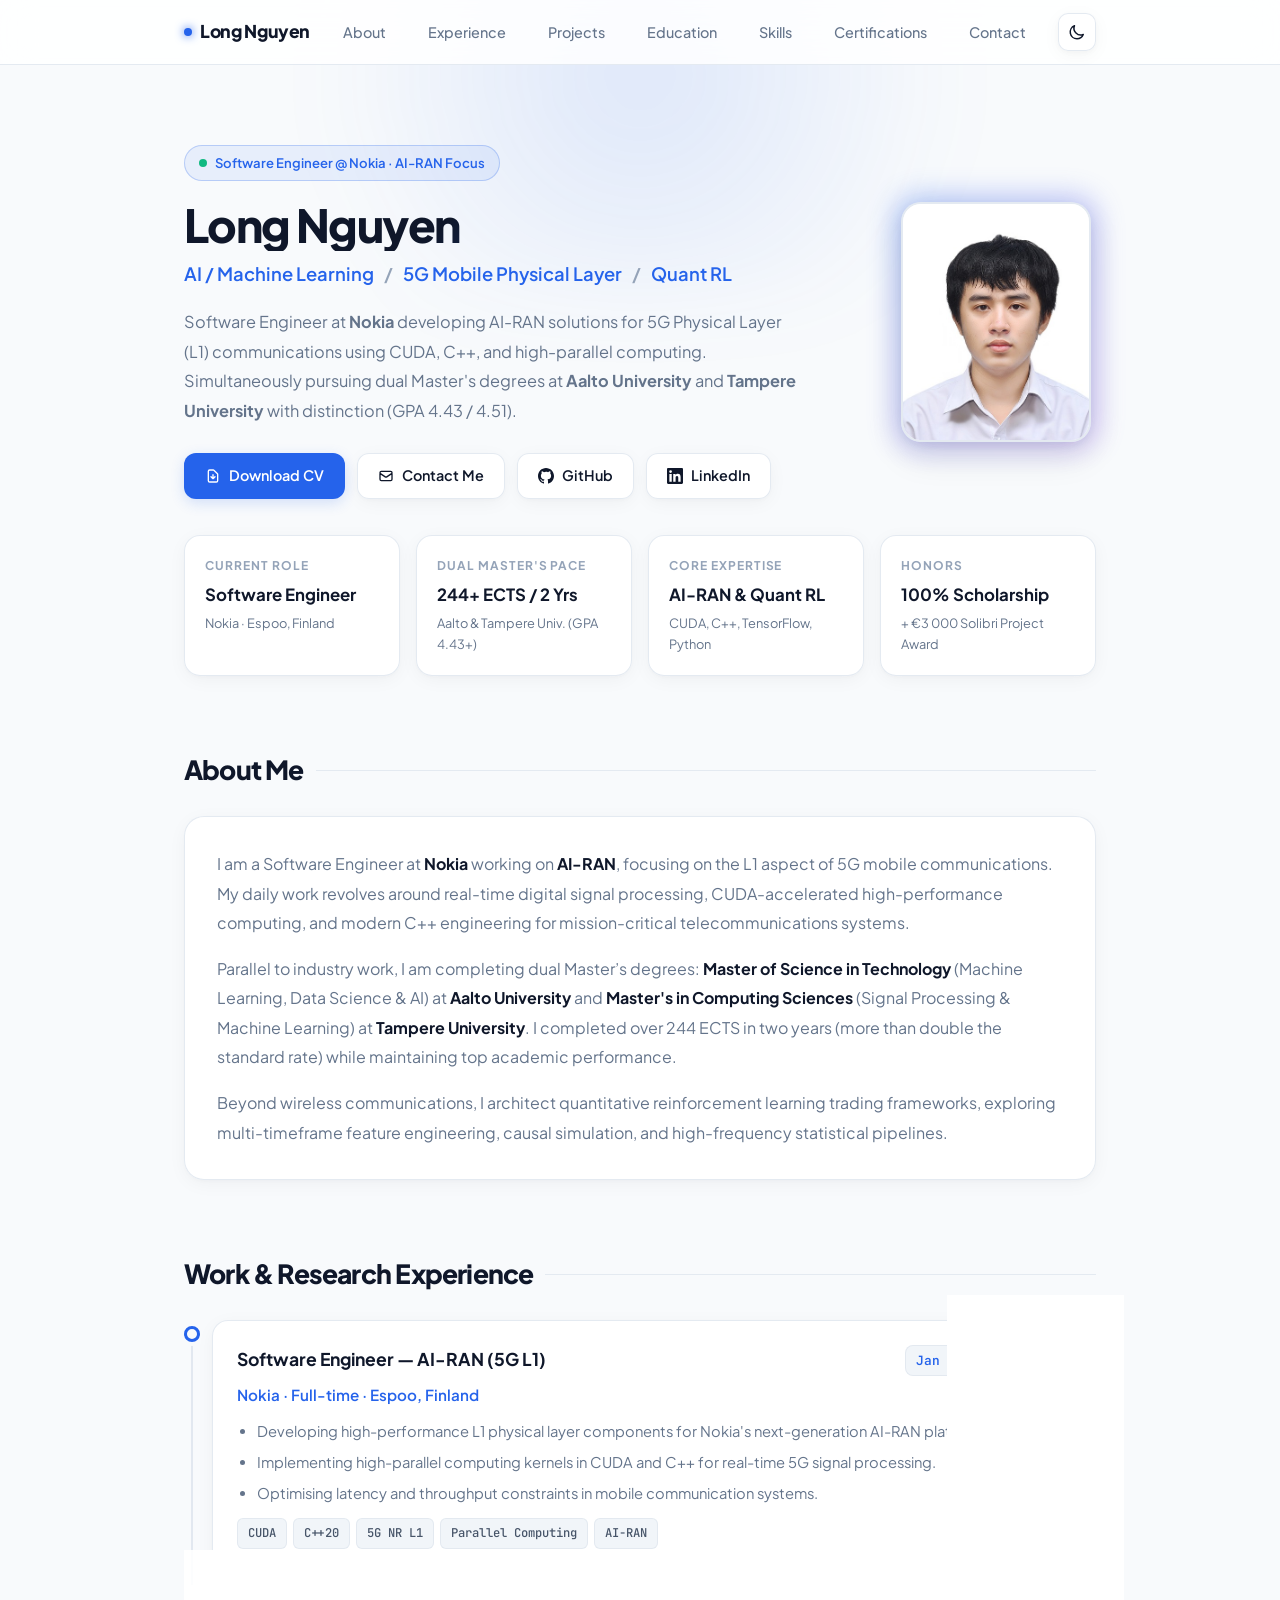
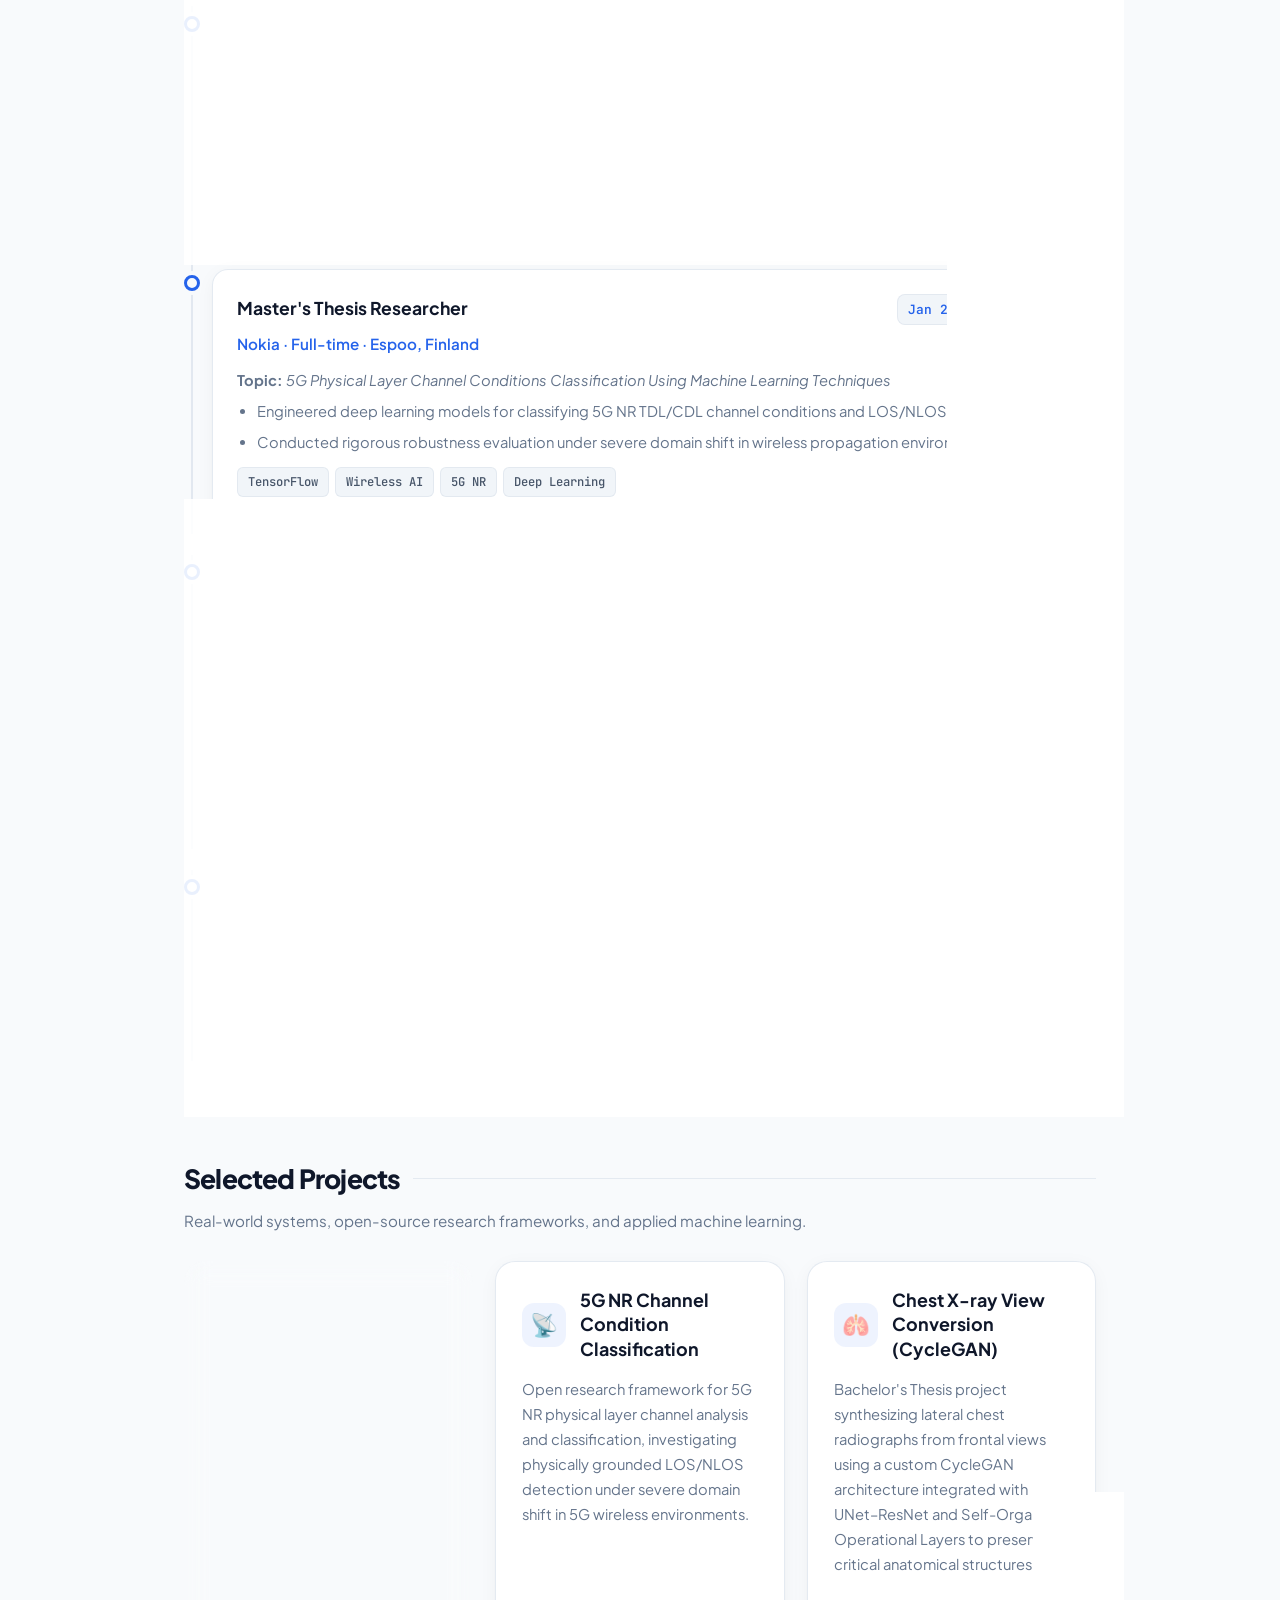
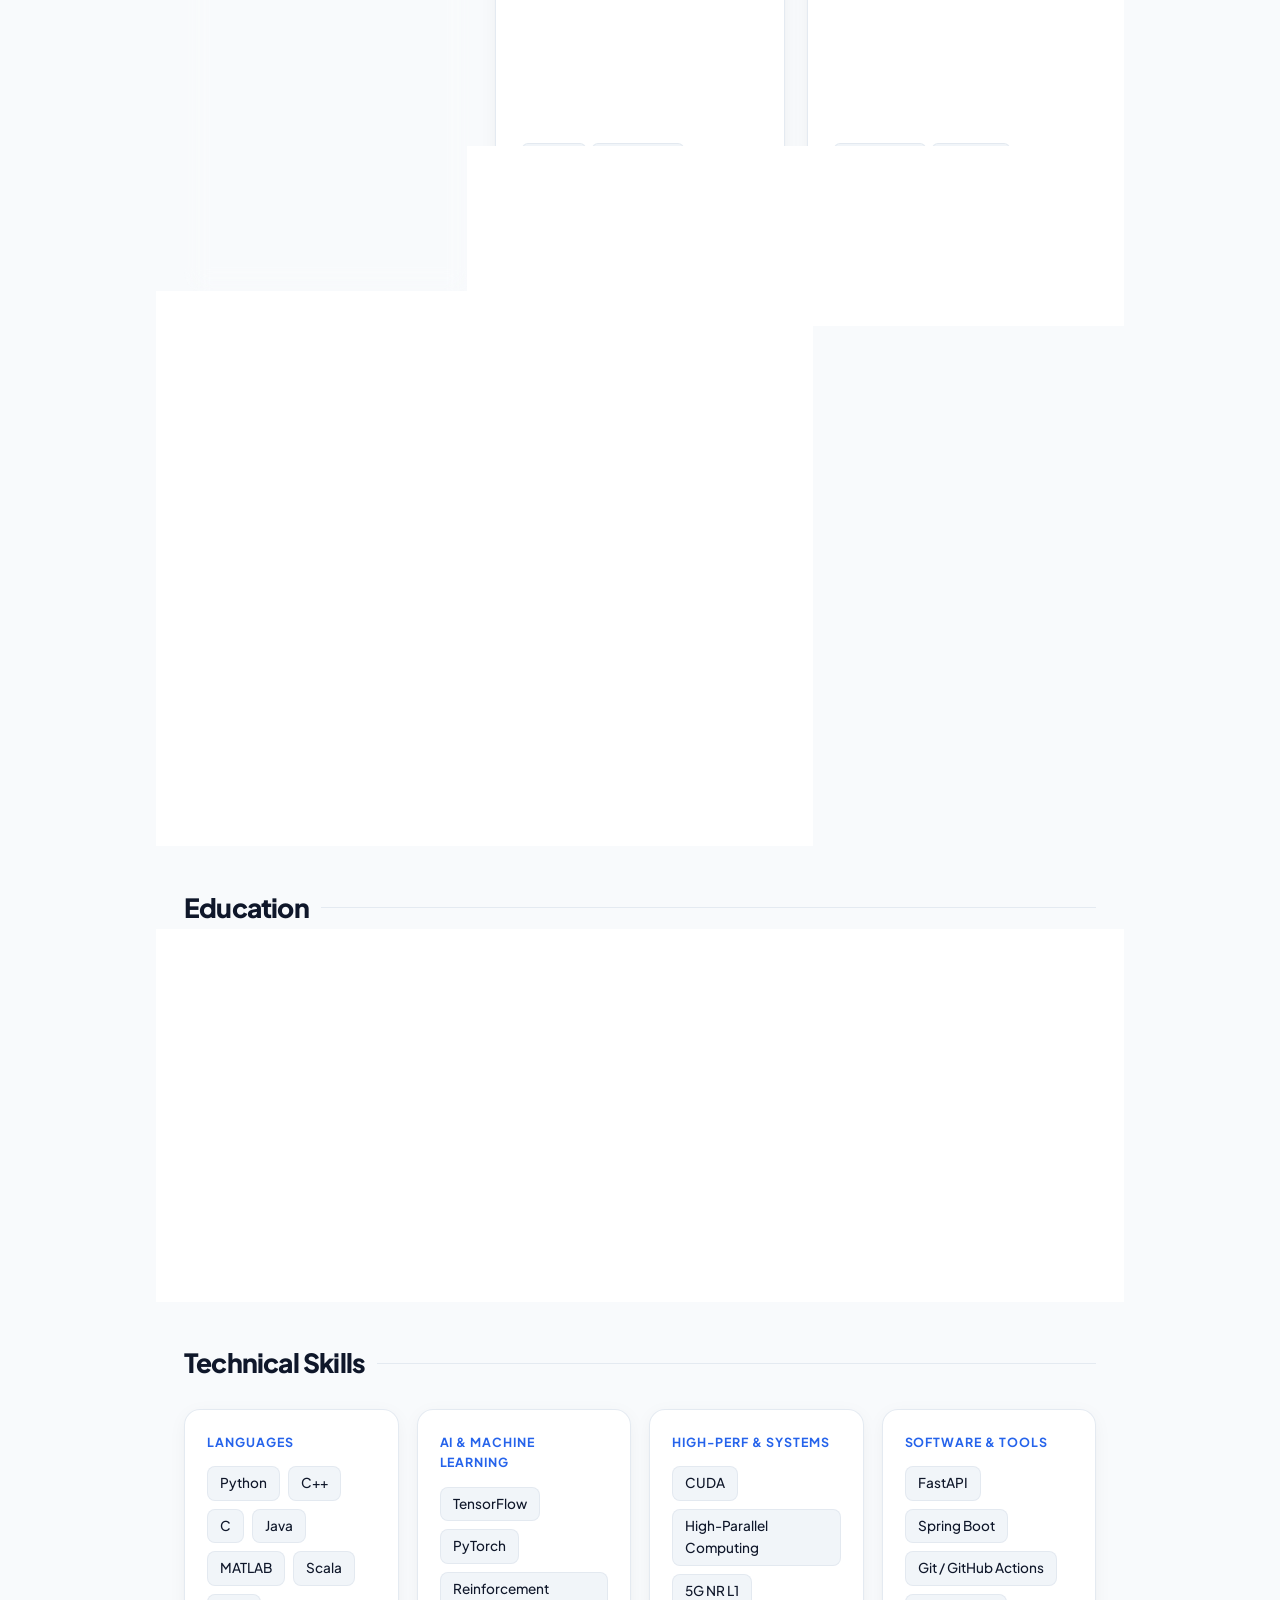
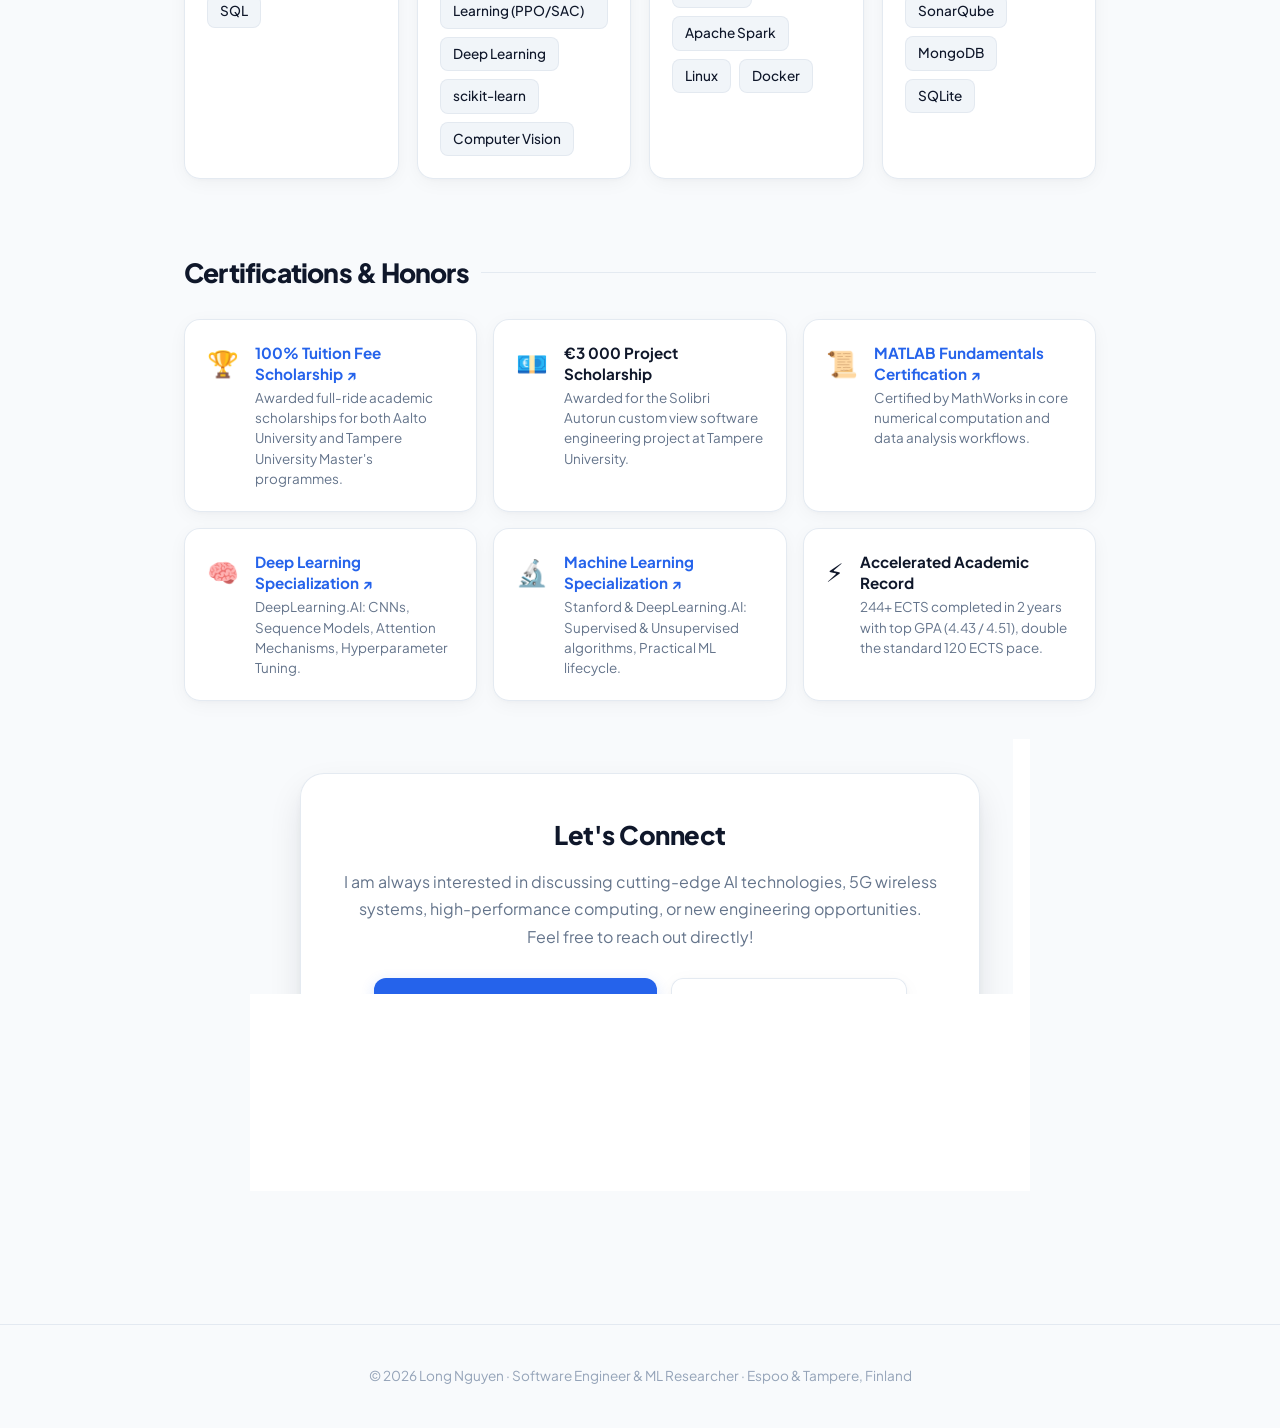
==== index.html @ 8b9abe51 "feat: redesign portfolio with dark/light mode, real portrait, download CV, and featured projects" ====
<!DOCTYPE html>
<html lang="en" data-theme="light">
<head>
  <meta charset="UTF-8" />
  <meta name="viewport" content="width=device-width, initial-scale=1.0" />
  <title>Long Nguyen | Software Engineer &amp; ML Researcher</title>
  <meta name="description" content="Portfolio of Long Nguyen — Software Engineer at Nokia, Dual Master's at Aalto & Tampere University focusing on 5G L1, Deep Learning, and Quantitative RL Systems." />

  <!-- Google Fonts -->
  <link rel="preconnect" href="https://fonts.googleapis.com" />
  <link rel="preconnect" href="https://fonts.gstatic.com" crossorigin />
  <link href="https://fonts.googleapis.com/css2?family=Plus+Jakarta+Sans:wght@300;400;500;600;700;800&family=JetBrains+Mono:wght@400;500&display=swap" rel="stylesheet" />

  <style>
    /* ─── CSS Variables & Themes ─── */
    :root {
      --font-main: 'Plus Jakarta Sans', system-ui, -apple-system, sans-serif;
      --font-mono: 'JetBrains Mono', monospace;

      /* Light Theme (Default) */
      --bg-base: #f8fafc;
      --bg-subtle: #f1f5f9;
      --surface: rgba(255, 255, 255, 0.85);
      --surface-card: rgba(255, 255, 255, 0.9);
      --surface-hover: rgba(255, 255, 255, 1);
      --border: rgba(226, 232, 240, 0.9);
      --border-accent: rgba(37, 99, 235, 0.25);
      --text-main: #0f172a;
      --text-muted: #64748b;
      --text-soft: #94a3b8;
      --accent: #2563eb;
      --accent-rgb: 37, 99, 235;
      --accent-hover: #1d4ed8;
      --accent-light: rgba(37, 99, 235, 0.08);
      --accent-glow: rgba(37, 99, 235, 0.18);
      --tag-bg: #f1f5f9;
      --tag-text: #475569;
      --card-shadow: 0 4px 20px -2px rgba(15, 23, 42, 0.05), 0 2px 6px -1px rgba(15, 23, 42, 0.03);
      --card-shadow-hover: 0 16px 36px -4px rgba(15, 23, 42, 0.12), 0 4px 12px -2px rgba(15, 23, 42, 0.06);
      --timeline-line: #e2e8f0;
      --dot-bg: #2563eb;
    }

    [data-theme="dark"] {
      --bg-base: #0b0f19;
      --bg-subtle: #111827;
      --surface: rgba(17, 24, 39, 0.75);
      --surface-card: rgba(17, 24, 39, 0.85);
      --surface-hover: rgba(26, 36, 56, 0.95);
      --border: rgba(51, 65, 85, 0.6);
      --border-accent: rgba(96, 165, 250, 0.35);
      --text-main: #f8fafc;
      --text-muted: #94a3b8;
      --text-soft: #64748b;
      --accent: #3b82f6;
      --accent-rgb: 59, 130, 246;
      --accent-hover: #60a5fa;
      --accent-light: rgba(59, 130, 246, 0.15);
      --accent-glow: rgba(59, 130, 246, 0.35);
      --tag-bg: rgba(30, 41, 59, 0.8);
      --tag-text: #cbd5e1;
      --card-shadow: 0 4px 24px -2px rgba(0, 0, 0, 0.4);
      --card-shadow-hover: 0 20px 40px -4px rgba(0, 0, 0, 0.6), 0 0 24px rgba(59, 130, 246, 0.15);
      --timeline-line: #1e293b;
      --dot-bg: #3b82f6;
    }

    /* ─── Global Reset & Base ─── */
    *, *::before, *::after { box-sizing: border-box; margin: 0; padding: 0; }
    html { scroll-behavior: smooth; }
    body {
      font-family: var(--font-main);
      background-color: var(--bg-base);
      color: var(--text-main);
      line-height: 1.65;
      font-size: 16px;
      transition: background-color 0.3s ease, color 0.3s ease;
      position: relative;
      overflow-x: hidden;
    }

    /* Ambient background gradient orbs */
    .ambient-glow {
      position: fixed;
      top: -150px;
      left: 50%;
      transform: translateX(-50%);
      width: 800px;
      height: 450px;
      background: radial-gradient(circle, rgba(var(--accent-rgb), 0.12) 0%, rgba(var(--accent-rgb), 0) 70%);
      pointer-events: none;
      z-index: 0;
      filter: blur(40px);
    }

    a { color: var(--accent); text-decoration: none; transition: all 0.2s ease; }
    a:hover { color: var(--accent-hover); }

    /* ─── Navbar ─── */
    nav {
      position: sticky;
      top: 0;
      z-index: 999;
      background: var(--surface);
      backdrop-filter: blur(16px);
      -webkit-backdrop-filter: blur(16px);
      border-bottom: 1px solid var(--border);
      transition: all 0.3s ease;
    }
    .nav-container {
      max-width: 960px;
      margin: 0 auto;
      padding: 0 24px;
      height: 64px;
      display: flex;
      align-items: center;
      justify-content: space-between;
    }
    .brand {
      font-weight: 800;
      font-size: 1.1rem;
      letter-spacing: -0.02em;
      color: var(--text-main);
      display: flex;
      align-items: center;
      gap: 8px;
    }
    .brand-dot {
      width: 8px;
      height: 8px;
      border-radius: 50%;
      background: var(--accent);
      box-shadow: 0 0 10px var(--accent);
    }
    .nav-menu {
      display: flex;
      align-items: center;
      gap: 22px;
      list-style: none;
    }
    .nav-menu a {
      color: var(--text-muted);
      font-weight: 500;
      font-size: 0.9rem;
      padding: 6px 10px;
      border-radius: 8px;
      transition: all 0.2s ease;
    }
    .nav-menu a:hover {
      color: var(--accent);
      background: var(--accent-light);
    }

    /* Theme Toggle Button */
    .theme-toggle {
      background: var(--surface-card);
      border: 1px solid var(--border);
      color: var(--text-main);
      width: 38px;
      height: 38px;
      border-radius: 10px;
      display: flex;
      align-items: center;
      justify-content: center;
      cursor: pointer;
      transition: all 0.2s ease;
      box-shadow: var(--card-shadow);
    }
    .theme-toggle:hover {
      border-color: var(--accent);
      transform: scale(1.05);
      background: var(--accent-light);
    }
    .theme-toggle svg { width: 18px; height: 18px; }

    /* ─── Main Content ─── */
    main {
      max-width: 960px;
      margin: 0 auto;
      padding: 40px 24px 100px;
      position: relative;
      z-index: 1;
    }
    section {
      padding-top: 72px;
    }

    /* Section Headers */
    .section-title {
      font-size: 1.65rem;
      font-weight: 800;
      letter-spacing: -0.03em;
      margin-bottom: 24px;
      display: flex;
      align-items: center;
      gap: 12px;
      color: var(--text-main);
    }
    .section-title::after {
      content: '';
      flex: 1;
      height: 1px;
      background: var(--border);
    }
    .section-subtitle {
      color: var(--text-muted);
      font-size: 0.95rem;
      margin-top: -16px;
      margin-bottom: 28px;
    }

    /* ─── Hero Section ─── */
    .hero {
      display: grid;
      grid-template-columns: 1fr 200px;
      gap: 48px;
      align-items: center;
      padding-top: 40px;
    }
    .badge-status {
      display: inline-flex;
      align-items: center;
      gap: 8px;
      padding: 6px 14px;
      border-radius: 999px;
      background: var(--accent-light);
      border: 1px solid var(--border-accent);
      color: var(--accent);
      font-size: 0.82rem;
      font-weight: 600;
      margin-bottom: 18px;
    }
    .badge-pulse {
      width: 8px;
      height: 8px;
      border-radius: 50%;
      background: #10b981;
      box-shadow: 0 0 0 0 rgba(16, 185, 129, 0.7);
      animation: pulse 2s infinite;
    }
    @keyframes pulse {
      0% { box-shadow: 0 0 0 0 rgba(16, 185, 129, 0.6); }
      70% { box-shadow: 0 0 0 8px rgba(16, 185, 129, 0); }
      100% { box-shadow: 0 0 0 0 rgba(16, 185, 129, 0); }
    }
    .hero-name {
      font-size: 2.85rem;
      font-weight: 800;
      letter-spacing: -0.035em;
      line-height: 1.15;
      margin-bottom: 8px;
      background: linear-gradient(135deg, var(--text-main) 40%, var(--accent) 100%);
      -webkit-background-clip: text;
      -webkit-text-fill-color: transparent;
    }
    .hero-role {
      font-size: 1.15rem;
      font-weight: 600;
      color: var(--accent);
      margin-bottom: 18px;
      display: flex;
      align-items: center;
      gap: 10px;
      flex-wrap: wrap;
    }
    .hero-role span.sep { color: var(--text-soft); }
    .hero-bio {
      color: var(--text-muted);
      font-size: 1.02rem;
      line-height: 1.8;
      max-width: 620px;
      margin-bottom: 28px;
    }

    /* Buttons */
    .btn-group {
      display: flex;
      flex-wrap: wrap;
      gap: 12px;
    }
    .btn {
      display: inline-flex;
      align-items: center;
      gap: 8px;
      padding: 10px 20px;
      border-radius: 12px;
      font-size: 0.9rem;
      font-weight: 600;
      transition: all 0.25s cubic-bezier(0.16, 1, 0.3, 1);
      border: 1px solid transparent;
      cursor: pointer;
    }
    .btn-primary {
      background: var(--accent);
      color: #ffffff !important;
      box-shadow: 0 4px 14px var(--accent-glow);
    }
    .btn-primary:hover {
      background: var(--accent-hover);
      transform: translateY(-2px);
      box-shadow: 0 6px 20px var(--accent-glow);
    }
    .btn-secondary {
      background: var(--surface-card);
      color: var(--text-main);
      border-color: var(--border);
      box-shadow: var(--card-shadow);
    }
    .btn-secondary:hover {
      border-color: var(--accent);
      background: var(--surface-hover);
      transform: translateY(-2px);
      color: var(--accent);
    }
    .btn svg { width: 16px; height: 16px; }

    /* Portrait Photo Container */
    .avatar-wrapper {
      position: relative;
      width: 190px;
      height: 240px;
      margin: 0 auto;
    }
    .avatar-glow {
      position: absolute;
      inset: -6px;
      border-radius: 24px;
      background: linear-gradient(135deg, var(--accent), #8b5cf6);
      opacity: 0.35;
      filter: blur(14px);
      transition: opacity 0.3s ease;
    }
    .avatar-wrapper:hover .avatar-glow {
      opacity: 0.6;
    }
    .avatar-img {
      position: relative;
      width: 100%;
      height: 100%;
      border-radius: 20px;
      object-fit: cover;
      object-position: center top;
      border: 2px solid var(--border);
      box-shadow: var(--card-shadow-hover);
      background: var(--surface-card);
      transition: transform 0.3s ease, border-color 0.3s ease;
    }
    .avatar-wrapper:hover .avatar-img {
      transform: translateY(-3px);
      border-color: var(--accent);
    }

    /* ─── Highlights / Stat Cards ─── */
    .stats-grid {
      display: grid;
      grid-template-columns: repeat(auto-fit, minmax(210px, 1fr));
      gap: 16px;
      margin-top: 36px;
    }
    .stat-card {
      background: var(--surface-card);
      backdrop-filter: blur(10px);
      -webkit-backdrop-filter: blur(10px);
      border: 1px solid var(--border);
      border-radius: 16px;
      padding: 20px;
      box-shadow: var(--card-shadow);
      transition: all 0.25s ease;
      position: relative;
      overflow: hidden;
    }
    .stat-card:hover {
      border-color: var(--border-accent);
      transform: translateY(-3px);
      box-shadow: var(--card-shadow-hover);
    }
    .stat-card::before {
      content: '';
      position: absolute;
      top: 0; left: 0; right: 0; height: 3px;
      background: linear-gradient(90deg, var(--accent), transparent);
      opacity: 0;
      transition: opacity 0.25s ease;
    }
    .stat-card:hover::before { opacity: 1; }
    .stat-label {
      font-size: 0.75rem;
      font-weight: 700;
      text-transform: uppercase;
      letter-spacing: 0.08em;
      color: var(--text-soft);
      margin-bottom: 6px;
    }
    .stat-val {
      font-size: 1.05rem;
      font-weight: 700;
      color: var(--text-main);
    }
    .stat-sub {
      font-size: 0.8rem;
      color: var(--text-muted);
      margin-top: 4px;
    }

    /* ─── About Section ─── */
    .about-card {
      background: var(--surface-card);
      backdrop-filter: blur(12px);
      border: 1px solid var(--border);
      border-radius: 20px;
      padding: 32px;
      box-shadow: var(--card-shadow);
      font-size: 1rem;
      color: var(--text-muted);
      line-height: 1.85;
    }
    .about-card p + p { margin-top: 16px; }
    .about-card strong { color: var(--text-main); }

    /* ─── Experience Timeline ─── */
    .timeline {
      position: relative;
      padding-left: 28px;
    }
    .timeline::before {
      content: '';
      position: absolute;
      top: 12px;
      bottom: 24px;
      left: 7px;
      width: 2px;
      background: var(--timeline-line);
    }
    .timeline-item {
      position: relative;
      margin-bottom: 36px;
    }
    .timeline-item:last-child { margin-bottom: 0; }
    .timeline-dot {
      position: absolute;
      left: -28px;
      top: 6px;
      width: 16px;
      height: 16px;
      border-radius: 50%;
      background: var(--bg-base);
      border: 3px solid var(--dot-bg);
      box-shadow: 0 0 0 4px var(--bg-base);
      transition: all 0.2s ease;
    }
    .timeline-item:hover .timeline-dot {
      background: var(--accent);
      transform: scale(1.2);
    }
    .timeline-content {
      background: var(--surface-card);
      backdrop-filter: blur(10px);
      border: 1px solid var(--border);
      border-radius: 16px;
      padding: 24px;
      box-shadow: var(--card-shadow);
      transition: all 0.25s ease;
    }
    .timeline-content:hover {
      border-color: var(--border-accent);
      box-shadow: var(--card-shadow-hover);
      transform: translateY(-2px);
    }
    .timeline-header {
      display: flex;
      justify-content: space-between;
      align-items: flex-start;
      margin-bottom: 6px;
      flex-wrap: wrap;
      gap: 8px;
    }
    .timeline-role {
      font-size: 1.1rem;
      font-weight: 700;
      color: var(--text-main);
    }
    .timeline-date {
      font-size: 0.8rem;
      font-weight: 600;
      font-family: var(--font-mono);
      background: var(--tag-bg);
      color: var(--accent);
      padding: 4px 10px;
      border-radius: 8px;
      border: 1px solid var(--border);
    }
    .timeline-company {
      font-size: 0.95rem;
      font-weight: 600;
      color: var(--accent);
      margin-bottom: 12px;
    }
    .timeline-body {
      color: var(--text-muted);
      font-size: 0.92rem;
      line-height: 1.7;
    }
    .timeline-body ul {
      margin-left: 20px;
      margin-top: 6px;
    }
    .timeline-body li { margin-bottom: 6px; }

    /* ─── Projects Grid ─── */
    .projects-grid {
      display: grid;
      grid-template-columns: repeat(auto-fit, minmax(280px, 1fr));
      gap: 22px;
    }
    .project-card {
      background: var(--surface-card);
      backdrop-filter: blur(12px);
      border: 1px solid var(--border);
      border-radius: 20px;
      padding: 26px;
      box-shadow: var(--card-shadow);
      transition: all 0.3s cubic-bezier(0.16, 1, 0.3, 1);
      display: flex;
      flex-direction: column;
      position: relative;
      overflow: hidden;
    }
    .project-card:hover {
      border-color: var(--border-accent);
      transform: translateY(-5px);
      box-shadow: var(--card-shadow-hover);
    }
    .project-card.featured {
      border-color: var(--border-accent);
      background: linear-gradient(145deg, var(--surface-card) 0%, rgba(var(--accent-rgb), 0.04) 100%);
    }
    .featured-badge {
      position: absolute;
      top: 14px;
      right: 14px;
      background: var(--accent);
      color: #fff;
      font-size: 0.7rem;
      font-weight: 700;
      padding: 3px 10px;
      border-radius: 999px;
      letter-spacing: 0.05em;
      text-transform: uppercase;
      box-shadow: 0 2px 8px var(--accent-glow);
    }
    .project-top {
      display: flex;
      align-items: center;
      gap: 14px;
      margin-bottom: 16px;
    }
    .project-icon {
      width: 44px;
      height: 44px;
      border-radius: 12px;
      background: var(--accent-light);
      display: flex;
      align-items: center;
      justify-content: center;
      font-size: 1.4rem;
      flex-shrink: 0;
    }
    .project-title {
      font-size: 1.12rem;
      font-weight: 700;
      color: var(--text-main);
      line-height: 1.35;
    }
    .project-desc {
      color: var(--text-muted);
      font-size: 0.92rem;
      line-height: 1.7;
      margin-bottom: 20px;
      flex: 1;
    }
    .tag-list {
      display: flex;
      flex-wrap: wrap;
      gap: 6px;
      margin-bottom: 20px;
    }
    .tag {
      font-size: 0.76rem;
      font-weight: 500;
      font-family: var(--font-mono);
      background: var(--tag-bg);
      color: var(--tag-text);
      padding: 4px 10px;
      border-radius: 6px;
      border: 1px solid var(--border);
    }
    .project-links {
      display: flex;
      align-items: center;
      gap: 14px;
      padding-top: 14px;
      border-top: 1px solid var(--border);
    }
    .link-action {
      display: inline-flex;
      align-items: center;
      gap: 6px;
      font-size: 0.86rem;
      font-weight: 600;
      color: var(--accent);
    }
    .link-action:hover {
      text-decoration: underline;
    }

    /* ─── Education Section ─── */
    .edu-grid {
      display: grid;
      grid-template-columns: repeat(auto-fit, minmax(280px, 1fr));
      gap: 20px;
    }
    .edu-card {
      background: var(--surface-card);
      backdrop-filter: blur(10px);
      border: 1px solid var(--border);
      border-radius: 18px;
      padding: 24px;
      box-shadow: var(--card-shadow);
      transition: all 0.25s ease;
    }
    .edu-card:hover {
      border-color: var(--border-accent);
      transform: translateY(-3px);
      box-shadow: var(--card-shadow-hover);
    }
    .edu-school {
      font-size: 0.85rem;
      font-weight: 700;
      color: var(--accent);
      text-transform: uppercase;
      letter-spacing: 0.05em;
      margin-bottom: 4px;
    }
    .edu-degree {
      font-size: 1.05rem;
      font-weight: 700;
      color: var(--text-main);
      margin-bottom: 8px;
    }
    .edu-meta {
      font-size: 0.88rem;
      color: var(--text-muted);
      line-height: 1.6;
      margin-bottom: 12px;
    }
    .edu-gpa {
      display: inline-block;
      font-size: 0.8rem;
      font-weight: 700;
      font-family: var(--font-mono);
      background: #ecfdf5;
      color: #059669;
      padding: 3px 10px;
      border-radius: 6px;
      border: 1px solid #a7f3d0;
    }
    [data-theme="dark"] .edu-gpa {
      background: rgba(16, 185, 129, 0.15);
      color: #34d399;
      border-color: rgba(16, 185, 129, 0.3);
    }

    /* ─── Skills Section ─── */
    .skills-grid {
      display: grid;
      grid-template-columns: repeat(auto-fit, minmax(210px, 1fr));
      gap: 18px;
    }
    .skill-card {
      background: var(--surface-card);
      border: 1px solid var(--border);
      border-radius: 16px;
      padding: 22px;
      box-shadow: var(--card-shadow);
      transition: all 0.2s ease;
    }
    .skill-card:hover {
      border-color: var(--border-accent);
      transform: translateY(-2px);
    }
    .skill-cat {
      font-size: 0.78rem;
      font-weight: 700;
      text-transform: uppercase;
      letter-spacing: 0.08em;
      color: var(--accent);
      margin-bottom: 14px;
    }
    .skill-list {
      display: flex;
      flex-wrap: wrap;
      gap: 8px;
    }
    .skill-pill {
      font-size: 0.85rem;
      font-weight: 500;
      padding: 5px 12px;
      border-radius: 8px;
      background: var(--tag-bg);
      color: var(--text-main);
      border: 1px solid var(--border);
    }

    /* ─── Achievements Section ─── */
    .ach-grid {
      display: grid;
      grid-template-columns: repeat(auto-fit, minmax(260px, 1fr));
      gap: 16px;
    }
    .ach-card {
      background: var(--surface-card);
      border: 1px solid var(--border);
      border-radius: 16px;
      padding: 22px;
      box-shadow: var(--card-shadow);
      display: flex;
      gap: 16px;
      align-items: flex-start;
      transition: all 0.2s ease;
    }
    .ach-card:hover {
      border-color: var(--border-accent);
      transform: translateY(-2px);
      box-shadow: var(--card-shadow-hover);
    }
    .ach-icon {
      font-size: 1.6rem;
      flex-shrink: 0;
    }
    .ach-title {
      font-size: 0.95rem;
      font-weight: 700;
      color: var(--text-main);
      margin-bottom: 4px;
      line-height: 1.4;
    }
    .ach-desc {
      font-size: 0.84rem;
      color: var(--text-muted);
      line-height: 1.5;
    }

    /* ─── Contact Section ─── */
    .contact-card {
      background: var(--surface-card);
      backdrop-filter: blur(12px);
      border: 1px solid var(--border);
      border-radius: 24px;
      padding: 40px;
      box-shadow: var(--card-shadow-hover);
      text-align: center;
      max-width: 680px;
      margin: 0 auto;
    }
    .contact-card h3 {
      font-size: 1.6rem;
      font-weight: 800;
      letter-spacing: -0.02em;
      margin-bottom: 12px;
    }
    .contact-card p {
      color: var(--text-muted);
      font-size: 1rem;
      margin-bottom: 28px;
      line-height: 1.7;
    }
    .contact-actions {
      display: flex;
      justify-content: center;
      flex-wrap: wrap;
      gap: 14px;
    }

    /* ─── Footer ─── */
    footer {
      border-top: 1px solid var(--border);
      text-align: center;
      padding: 40px 24px;
      color: var(--text-soft);
      font-size: 0.85rem;
      margin-top: 80px;
    }

    /* ─── Responsive Media Queries ─── */
    @media (max-width: 768px) {
      .hero {
        grid-template-columns: 1fr;
        text-align: center;
        gap: 32px;
      }
      .avatar-wrapper { order: -1; width: 160px; height: 200px; }
      .hero-bio { margin-left: auto; margin-right: auto; }
      .btn-group { justify-content: center; }
      .badge-status { margin-left: auto; margin-right: auto; }
      .hero-role { justify-content: center; }
      .nav-menu { display: none; } /* Mobile nav simplified */
    }
  </style>
</head>
<body>

  <!-- Ambient Glow -->
  <div class="ambient-glow"></div>

  <!-- Navbar -->
  <nav>
    <div class="nav-container">
      <a href="#hero" class="brand">
        <span class="brand-dot"></span>
        Long Nguyen
      </a>
      <ul class="nav-menu">
        <li><a href="#about">About</a></li>
        <li><a href="#experience">Experience</a></li>
        <li><a href="#projects">Projects</a></li>
        <li><a href="#education">Education</a></li>
        <li><a href="#skills">Skills</a></li>
        <li><a href="#achievements">Certifications</a></li>
        <li><a href="#contact">Contact</a></li>
      </ul>
      <button class="theme-toggle" id="themeToggle" title="Toggle Light/Dark Theme" aria-label="Toggle Theme">
        <!-- Sun icon (shown in dark mode) -->
        <svg id="sunIcon" style="display:none;" xmlns="http://www.w3.org/2000/svg" fill="none" viewBox="0 0 24 24" stroke="currentColor">
          <path stroke-linecap="round" stroke-linejoin="round" stroke-width="2" d="M12 3v1m0 16v1m9-9h-1M4 12H3m15.364 6.364l-.707-.707M6.343 6.343l-.707-.707m12.728 0l-.707.707M6.343 17.657l-.707.707M16 12a4 4 0 11-8 0 4 4 0 018 0z" />
        </svg>
        <!-- Moon icon (shown in light mode) -->
        <svg id="moonIcon" xmlns="http://www.w3.org/2000/svg" fill="none" viewBox="0 0 24 24" stroke="currentColor">
          <path stroke-linecap="round" stroke-linejoin="round" stroke-width="2" d="M20.354 15.354A9 9 0 018.646 3.646 9.003 9.003 0 0012 21a9.003 9.003 0 008.354-5.646z" />
        </svg>
      </button>
    </div>
  </nav>

  <main>

    <!-- Hero Section -->
    <section id="hero" class="hero">
      <div>
        <div class="badge-status">
          <span class="badge-pulse"></span>
          Software Engineer @ Nokia · AI-RAN Focus
        </div>
        <h1 class="hero-name">Long Nguyen</h1>
        <div class="hero-role">
          <span>AI / Machine Learning</span>
          <span class="sep">/</span>
          <span>5G Mobile Physical Layer</span>
          <span class="sep">/</span>
          <span>Quant RL</span>
        </div>
        <p class="hero-bio">
          Software Engineer at <strong>Nokia</strong> developing AI-RAN solutions for 5G Physical Layer (L1) communications using CUDA, C++, and high-parallel computing. Simultaneously pursuing dual Master's degrees at <strong>Aalto University</strong> and <strong>Tampere University</strong> with distinction (GPA 4.43 / 4.51).
        </p>
        <div class="btn-group">
          <a href="Long_Nguyen_CV.pdf" target="_blank" class="btn btn-primary" download="Long_Nguyen_CV.pdf">
            <svg xmlns="http://www.w3.org/2000/svg" fill="none" viewBox="0 0 24 24" stroke="currentColor">
              <path stroke-linecap="round" stroke-linejoin="round" stroke-width="2" d="M12 10v6m0 0l-3-3m3 3l3-3m2 8H7a2 2 0 01-2-2V5a2 2 0 012-2h5.586a1 1 0 01.707.293l5.414 5.414a1 1 0 01.293.707V19a2 2 0 01-2 2z" />
            </svg>
            Download CV
          </a>
          <a href="#contact" class="btn btn-secondary">
            <svg xmlns="http://www.w3.org/2000/svg" fill="none" viewBox="0 0 24 24" stroke="currentColor">
              <path stroke-linecap="round" stroke-linejoin="round" stroke-width="2" d="M3 8l7.89 5.26a2 2 0 002.22 0L21 8M5 19h14a2 2 0 002-2V7a2 2 0 00-2-2H5a2 2 0 00-2 2v10a2 2 0 002 2z" />
            </svg>
            Contact Me
          </a>
          <a href="https://github.com/nntk072" target="_blank" class="btn btn-secondary" title="GitHub Profile">
            <svg xmlns="http://www.w3.org/2000/svg" fill="currentColor" viewBox="0 0 24 24">
              <path d="M12 0C5.374 0 0 5.373 0 12c0 5.302 3.438 9.8 8.207 11.387.599.111.793-.261.793-.577v-2.234c-3.338.726-4.033-1.416-4.033-1.416-.546-1.387-1.333-1.756-1.333-1.756-1.089-.745.083-.729.083-.729 1.205.084 1.839 1.237 1.839 1.237 1.07 1.834 2.807 1.304 3.492.997.107-.775.418-1.305.762-1.604-2.665-.305-5.467-1.334-5.467-5.931 0-1.311.469-2.381 1.236-3.221-.124-.303-.535-1.524.117-3.176 0 0 1.008-.322 3.301 1.23A11.509 11.509 0 0112 5.803c1.02.005 2.047.138 3.006.404 2.291-1.552 3.297-1.23 3.297-1.23.653 1.653.242 2.874.118 3.176.77.84 1.235 1.911 1.235 3.221 0 4.609-2.807 5.624-5.479 5.921.43.372.823 1.102.823 2.222v3.293c0 .319.192.694.801.576C20.566 21.797 24 17.3 24 12c0-6.627-5.373-12-12-12z"/>
            </svg>
            GitHub
          </a>
          <a href="https://www.linkedin.com/in/nntk072/" target="_blank" class="btn btn-secondary" title="LinkedIn Profile">
            <svg xmlns="http://www.w3.org/2000/svg" fill="currentColor" viewBox="0 0 24 24">
              <path d="M20.447 20.452h-3.554v-5.569c0-1.328-.027-3.037-1.852-3.037-1.853 0-2.136 1.445-2.136 2.939v5.667H9.351V9h3.414v1.561h.046c.477-.9 1.637-1.85 3.37-1.85 3.601 0 4.267 2.37 4.267 5.455v6.286zM5.337 7.433a2.062 2.062 0 01-2.063-2.065 2.064 2.064 0 112.063 2.065zm1.782 13.019H3.555V9h3.564v11.452zM22.225 0H1.771C.792 0 0 .774 0 1.729v20.542C0 23.227.792 24 1.771 24h20.451C23.2 24 24 23.227 24 22.271V1.729C24 .774 23.2 0 22.222 0h.003z"/>
            </svg>
            LinkedIn
          </a>
        </div>
      </div>

      <!-- Real Portrait Image -->
      <div class="avatar-wrapper">
        <div class="avatar-glow"></div>
        <img src="profile.jpg" alt="Long Nguyen" class="avatar-img" />
      </div>
    </section>

    <!-- Stats & Key Highlights -->
    <div class="stats-grid">
      <div class="stat-card">
        <div class="stat-label">Current Role</div>
        <div class="stat-val">Software Engineer</div>
        <div class="stat-sub">Nokia · Espoo, Finland</div>
      </div>
      <div class="stat-card">
        <div class="stat-label">Dual Master's Pace</div>
        <div class="stat-val">244+ ECTS / 2 Yrs</div>
        <div class="stat-sub">Aalto &amp; Tampere Univ. (GPA 4.43+)</div>
      </div>
      <div class="stat-card">
        <div class="stat-label">Core Expertise</div>
        <div class="stat-val">AI-RAN &amp; Quant RL</div>
        <div class="stat-sub">CUDA, C++, TensorFlow, Python</div>
      </div>
      <div class="stat-card">
        <div class="stat-label">Honors</div>
        <div class="stat-val">100% Scholarship</div>
        <div class="stat-sub">+ €3 000 Solibri Project Award</div>
      </div>
    </div>

    <!-- About Me -->
    <section id="about">
      <h2 class="section-title">About Me</h2>
      <div class="about-card">
        <p>
          I am a Software Engineer at <strong>Nokia</strong> working on <strong>AI-RAN</strong>, focusing on the L1 aspect of 5G mobile communications. My daily work revolves around real-time digital signal processing, CUDA-accelerated high-performance computing, and modern C++ engineering for mission-critical telecommunications systems.
        </p>
        <p>
          Parallel to industry work, I am completing dual Master’s degrees: <strong>Master of Science in Technology</strong> (Machine Learning, Data Science &amp; AI) at <strong>Aalto University</strong> and <strong>Master's in Computing Sciences</strong> (Signal Processing &amp; Machine Learning) at <strong>Tampere University</strong>. I completed over 244 ECTS in two years (more than double the standard rate) while maintaining top academic performance.
        </p>
        <p>
          Beyond wireless communications, I architect quantitative reinforcement learning trading frameworks, exploring multi-timeframe feature engineering, causal simulation, and high-frequency statistical pipelines.
        </p>
      </div>
    </section>

    <!-- Experience Timeline -->
    <section id="experience">
      <h2 class="section-title">Work &amp; Research Experience</h2>
      <div class="timeline">

        <div class="timeline-item">
          <div class="timeline-dot"></div>
          <div class="timeline-content">
            <div class="timeline-header">
              <span class="timeline-role">Software Engineer — AI-RAN (5G L1)</span>
              <span class="timeline-date">Jan 2026 – Present</span>
            </div>
            <div class="timeline-company">Nokia · Full-time · Espoo, Finland</div>
            <div class="timeline-body">
              <ul>
                <li>Developing high-performance L1 physical layer components for Nokia's next-generation AI-RAN platform.</li>
                <li>Implementing high-parallel computing kernels in CUDA and C++ for real-time 5G signal processing.</li>
                <li>Optimising latency and throughput constraints in mobile communication systems.</li>
              </ul>
              <div class="tag-list" style="margin-top: 12px; margin-bottom: 0;">
                <span class="tag">CUDA</span>
                <span class="tag">C++20</span>
                <span class="tag">5G NR L1</span>
                <span class="tag">Parallel Computing</span>
                <span class="tag">AI-RAN</span>
              </div>
            </div>
          </div>
        </div>

        <div class="timeline-item">
          <div class="timeline-dot"></div>
          <div class="timeline-content">
            <div class="timeline-header">
              <span class="timeline-role">Trainee — System Modelling &amp; Analytics</span>
              <span class="timeline-date">Jul 2025 – Dec 2025</span>
            </div>
            <div class="timeline-company">Nokia · Full-time · Espoo, Finland</div>
            <div class="timeline-body">
              <ul>
                <li>Developed visualization tools and automated dashboards for 5G system modelling and performance analysis.</li>
                <li>Integrated continuous integration (CI) workflows and contributed in an Agile Scrum engineering team.</li>
              </ul>
              <div class="tag-list" style="margin-top: 12px; margin-bottom: 0;">
                <span class="tag">CI/CD</span>
                <span class="tag">Visualization</span>
                <span class="tag">Scrum</span>
                <span class="tag">Python</span>
              </div>
            </div>
          </div>
        </div>

        <div class="timeline-item">
          <div class="timeline-dot"></div>
          <div class="timeline-content">
            <div class="timeline-header">
              <span class="timeline-role">Master's Thesis Researcher</span>
              <span class="timeline-date">Jan 2025 – Jun 2025</span>
            </div>
            <div class="timeline-company">Nokia · Full-time · Espoo, Finland</div>
            <div class="timeline-body">
              <p><strong>Topic:</strong> <em>5G Physical Layer Channel Conditions Classification Using Machine Learning Techniques</em></p>
              <ul>
                <li>Engineered deep learning models for classifying 5G NR TDL/CDL channel conditions and LOS/NLOS detection.</li>
                <li>Conducted rigorous robustness evaluation under severe domain shift in wireless propagation environments.</li>
              </ul>
              <div class="tag-list" style="margin-top: 12px; margin-bottom: 0;">
                <span class="tag">TensorFlow</span>
                <span class="tag">Wireless AI</span>
                <span class="tag">5G NR</span>
                <span class="tag">Deep Learning</span>
              </div>
            </div>
          </div>
        </div>

        <div class="timeline-item">
          <div class="timeline-dot"></div>
          <div class="timeline-content">
            <div class="timeline-header">
              <span class="timeline-role">Software Engineering Project — Solibri Autorun</span>
              <span class="timeline-date">Jan 2024 – May 2024</span>
            </div>
            <div class="timeline-company">Solibri Company Project · Tampere University</div>
            <div class="timeline-body">
              <ul>
                <li>Engineered a custom Java Spring Boot desktop interface eliminating XML configuration errors for BIM quality check pipelines.</li>
                <li>Implemented dynamic directory scanning, automated input validation, and intuitive Figma-prototyped UI.</li>
                <li>Recognised with a <strong>€3 000 Project Scholarship</strong> for outstanding engineering and delivery.</li>
              </ul>
              <div class="tag-list" style="margin-top: 12px; margin-bottom: 0;">
                <span class="tag">Java</span>
                <span class="tag">Spring Boot</span>
                <span class="tag">SonarQube</span>
                <span class="tag">Agile Scrum</span>
              </div>
            </div>
          </div>
        </div>

        <div class="timeline-item">
          <div class="timeline-dot"></div>
          <div class="timeline-content">
            <div class="timeline-header">
              <span class="timeline-role">Teaching Assistant — Programming 3 (OOP &amp; Java)</span>
              <span class="timeline-date">Sep 2023 – May 2024</span>
            </div>
            <div class="timeline-company">Tampere University · Tampere, Finland</div>
            <div class="timeline-body">
              <ul>
                <li>Instructed lab sessions (Coditoriums) and assisted undergraduate students in advanced Java, API design, and design patterns.</li>
                <li>Evaluated software projects, provided code reviews, and fostered clean architectural habits.</li>
              </ul>
            </div>
          </div>
        </div>

      </div>
    </section>

    <!-- Selected Projects -->
    <section id="projects">
      <h2 class="section-title">Selected Projects</h2>
      <p class="section-subtitle">Real-world systems, open-source research frameworks, and applied machine learning.</p>

      <div class="projects-grid">

        <!-- Featured Project: Quant Trading -->
        <div class="project-card featured">
          <span class="featured-badge">Featured</span>
          <div class="project-top">
            <div class="project-icon">📈</div>
            <div>
              <h3 class="project-title">Quantitative RL Trading System</h3>
            </div>
          </div>
          <p class="project-desc">
            A research framework for building, training, replaying, and inspecting reinforcement-learning trading policies. Features timestamped market-data pipelines, causal multi-timeframe feature calculations, broker-neutral interfaces, simulated execution, PPO/SAC learning, and comprehensive backtest evaluation.
          </p>
          <div class="tag-list">
            <span class="tag">Python</span>
            <span class="tag">Reinforcement Learning</span>
            <span class="tag">PPO / SAC</span>
            <span class="tag">Financial Data</span>
            <span class="tag">FastAPI</span>
            <span class="tag">Docker</span>
          </div>
          <div class="project-links">
            <a href="https://github.com/nntk072/Quantitative-RL-Trading-System" target="_blank" class="link-action">
              GitHub Repository ↗
            </a>
            <a href="https://nntk072.github.io/Quantitative-RL-Trading-System/" target="_blank" class="link-action">
              Documentation &amp; API ↗
            </a>
          </div>
        </div>

        <!-- Project 2: 5G NR Channel Condition -->
        <div class="project-card">
          <div class="project-top">
            <div class="project-icon">📡</div>
            <div>
              <h3 class="project-title">5G NR Channel Condition Classification</h3>
            </div>
          </div>
          <p class="project-desc">
            Open research framework for 5G NR physical layer channel analysis and classification, investigating physically grounded LOS/NLOS detection under severe domain shift in 5G wireless environments.
          </p>
          <div class="tag-list">
            <span class="tag">Python</span>
            <span class="tag">TensorFlow</span>
            <span class="tag">5G NR L1</span>
            <span class="tag">Wireless AI</span>
          </div>
          <div class="project-links">
            <a href="https://github.com/nntk072/5g-nr-channel-condition" target="_blank" class="link-action">
              GitHub Repository ↗
            </a>
          </div>
        </div>

        <!-- Project 3: Chest X-ray CycleGAN -->
        <div class="project-card">
          <div class="project-top">
            <div class="project-icon">🫁</div>
            <div>
              <h3 class="project-title">Chest X-ray View Conversion (CycleGAN)</h3>
            </div>
          </div>
          <p class="project-desc">
            Bachelor's Thesis project synthesizing lateral chest radiographs from frontal views using a custom CycleGAN architecture integrated with UNet–ResNet and Self-Organized Operational Layers to preserve critical anatomical structures.
          </p>
          <div class="tag-list">
            <span class="tag">TensorFlow</span>
            <span class="tag">CycleGAN</span>
            <span class="tag">Medical Imaging</span>
            <span class="tag">ResNet</span>
          </div>
          <div class="project-links">
            <span class="link-action" style="color: var(--text-soft);">Bachelor's Thesis Project</span>
          </div>
        </div>

        <!-- Project 4: Sanding Robot RL -->
        <div class="project-card">
          <div class="project-top">
            <div class="project-icon">🤖</div>
            <div>
              <h3 class="project-title">Sanding Robot RL Optimizer</h3>
            </div>
          </div>
          <p class="project-desc">
            Reinforcement learning framework for automated surface-finishing robots. Optimises robotic trajectory planning and pressure dynamics under variable surface contours to maximize finish uniformity and reduce cycle times.
          </p>
          <div class="tag-list">
            <span class="tag">Python</span>
            <span class="tag">Reinforcement Learning</span>
            <span class="tag">Robotics</span>
            <span class="tag">Optimization</span>
          </div>
          <div class="project-links">
            <a href="https://github.com/nntk072/Sanding_Robot_RL_optimizer" target="_blank" class="link-action">
              GitHub Repository ↗
            </a>
          </div>
        </div>

        <!-- Project 5: Solibri Autorun -->
        <div class="project-card">
          <div class="project-top">
            <div class="project-icon">🧩</div>
            <div>
              <h3 class="project-title">Solibri Autorun Custom View</h3>
            </div>
          </div>
          <p class="project-desc">
            Enterprise desktop application designed for Solibri. Built with Java Spring Boot and automated input validations to eliminate syntax and semantic errors in complex XML automated rule-checking workflows.
          </p>
          <div class="tag-list">
            <span class="tag">Java</span>
            <span class="tag">Spring Boot</span>
            <span class="tag">SonarQube</span>
            <span class="tag">Agile Scrum</span>
          </div>
          <div class="project-links">
            <span class="link-action" style="color: var(--accent);">€3 000 Scholarship Awarded</span>
          </div>
        </div>

      </div>
    </section>

    <!-- Education Section -->
    <section id="education">
      <h2 class="section-title">Education</h2>
      <div class="edu-grid">

        <div class="edu-card">
          <div class="edu-school">Aalto University · Espoo, Finland</div>
          <div class="edu-degree">Master of Science (Technology)</div>
          <div class="edu-meta">
            Aug 2024 – Dec 2026<br/>
            <strong>Specialization:</strong> Machine Learning, Data Science &amp; AI<br/>
            Theory, Deep Learning, Reinforcement Learning, HPC
          </div>
          <span class="edu-gpa">GPA 4.0 / 5.0 (75 ECTS)</span>
        </div>

        <div class="edu-card">
          <div class="edu-school">Tampere University · Tampere, Finland</div>
          <div class="edu-degree">Master's in Computing Sciences</div>
          <div class="edu-meta">
            Aug 2024 – Jul 2026<br/>
            <strong>Major:</strong> Signal Processing &amp; Machine Learning<br/>
            <strong>Minor:</strong> Communications &amp; Networking
          </div>
          <span class="edu-gpa">GPA 4.43 / 5.0 (123 ECTS)</span>
        </div>

        <div class="edu-card">
          <div class="edu-school">Tampere University · Tampere, Finland</div>
          <div class="edu-degree">B.Sc. in Computing &amp; Electrical Engineering</div>
          <div class="edu-meta">
            Aug 2022 – Jun 2024<br/>
            <strong>Major:</strong> Signal Processing &amp; Machine Learning<br/>
            <strong>Minor:</strong> Software Systems
          </div>
          <span class="edu-gpa">GPA 4.51 / 5.0 (180 ECTS)</span>
        </div>

      </div>
    </section>

    <!-- Skills Section -->
    <section id="skills">
      <h2 class="section-title">Technical Skills</h2>
      <div class="skills-grid">

        <div class="skill-card">
          <div class="skill-cat">Languages</div>
          <div class="skill-list">
            <span class="skill-pill">Python</span>
            <span class="skill-pill">C++</span>
            <span class="skill-pill">C</span>
            <span class="skill-pill">Java</span>
            <span class="skill-pill">MATLAB</span>
            <span class="skill-pill">Scala</span>
            <span class="skill-pill">SQL</span>
          </div>
        </div>

        <div class="skill-card">
          <div class="skill-cat">AI &amp; Machine Learning</div>
          <div class="skill-list">
            <span class="skill-pill">TensorFlow</span>
            <span class="skill-pill">PyTorch</span>
            <span class="skill-pill">Reinforcement Learning (PPO/SAC)</span>
            <span class="skill-pill">Deep Learning</span>
            <span class="skill-pill">scikit-learn</span>
            <span class="skill-pill">Computer Vision</span>
          </div>
        </div>

        <div class="skill-card">
          <div class="skill-cat">High-Perf &amp; Systems</div>
          <div class="skill-list">
            <span class="skill-pill">CUDA</span>
            <span class="skill-pill">High-Parallel Computing</span>
            <span class="skill-pill">5G NR L1</span>
            <span class="skill-pill">Apache Spark</span>
            <span class="skill-pill">Linux</span>
            <span class="skill-pill">Docker</span>
          </div>
        </div>

        <div class="skill-card">
          <div class="skill-cat">Software &amp; Tools</div>
          <div class="skill-list">
            <span class="skill-pill">FastAPI</span>
            <span class="skill-pill">Spring Boot</span>
            <span class="skill-pill">Git / GitHub Actions</span>
            <span class="skill-pill">SonarQube</span>
            <span class="skill-pill">MongoDB</span>
            <span class="skill-pill">SQLite</span>
          </div>
        </div>

      </div>
    </section>

    <!-- Certifications & Achievements -->
    <section id="achievements">
      <h2 class="section-title">Certifications &amp; Honors</h2>
      <div class="ach-grid">

        <div class="ach-card">
          <div class="ach-icon">🏆</div>
          <div>
            <div class="ach-title">
              <a href="https://www.aalto.fi/en/study-at-aalto/scholarships-and-financial-aid" target="_blank">100% Tuition Fee Scholarship ↗</a>
            </div>
            <div class="ach-desc">Awarded full-ride academic scholarships for both Aalto University and Tampere University Master's programmes.</div>
          </div>
        </div>

        <div class="ach-card">
          <div class="ach-icon">💶</div>
          <div>
            <div class="ach-title">€3 000 Project Scholarship</div>
            <div class="ach-desc">Awarded for the Solibri Autorun custom view software engineering project at Tampere University.</div>
          </div>
        </div>

        <div class="ach-card">
          <div class="ach-icon">📜</div>
          <div>
            <div class="ach-title">
              <a href="https://matlabacademy.mathworks.com/" target="_blank">MATLAB Fundamentals Certification ↗</a>
            </div>
            <div class="ach-desc">Certified by MathWorks in core numerical computation and data analysis workflows.</div>
          </div>
        </div>

        <div class="ach-card">
          <div class="ach-icon">🧠</div>
          <div>
            <div class="ach-title">
              <a href="https://github.com/nntk072/Deep_Learning_Specialization" target="_blank">Deep Learning Specialization ↗</a>
            </div>
            <div class="ach-desc">DeepLearning.AI: CNNs, Sequence Models, Attention Mechanisms, Hyperparameter Tuning.</div>
          </div>
        </div>

        <div class="ach-card">
          <div class="ach-icon">🔬</div>
          <div>
            <div class="ach-title">
              <a href="https://github.com/nntk072/Machine_Learning_Specialization" target="_blank">Machine Learning Specialization ↗</a>
            </div>
            <div class="ach-desc">Stanford &amp; DeepLearning.AI: Supervised &amp; Unsupervised algorithms, Practical ML lifecycle.</div>
          </div>
        </div>

        <div class="ach-card">
          <div class="ach-icon">⚡</div>
          <div>
            <div class="ach-title">Accelerated Academic Record</div>
            <div class="ach-desc">244+ ECTS completed in 2 years with top GPA (4.43 / 4.51), double the standard 120 ECTS pace.</div>
          </div>
        </div>

      </div>
    </section>

    <!-- Contact Card -->
    <section id="contact" style="padding-bottom: 20px;">
      <div class="contact-card">
        <h3>Let's Connect</h3>
        <p>
          I am always interested in discussing cutting-edge AI technologies, 5G wireless systems, high-performance computing, or new engineering opportunities. Feel free to reach out directly!
        </p>
        <div class="contact-actions">
          <a href="mailto:nguyenthelong072@gmail.com" class="btn btn-primary">
            <svg xmlns="http://www.w3.org/2000/svg" fill="none" viewBox="0 0 24 24" stroke="currentColor">
              <path stroke-linecap="round" stroke-linejoin="round" stroke-width="2" d="M3 8l7.89 5.26a2 2 0 002.22 0L21 8M5 19h14a2 2 0 002-2V7a2 2 0 00-2-2H5a2 2 0 00-2 2v10a2 2 0 002 2z" />
            </svg>
            nguyenthelong072@gmail.com
          </a>
          <a href="Long_Nguyen_CV.pdf" target="_blank" class="btn btn-secondary" download="Long_Nguyen_CV.pdf">
            <svg xmlns="http://www.w3.org/2000/svg" fill="none" viewBox="0 0 24 24" stroke="currentColor">
              <path stroke-linecap="round" stroke-linejoin="round" stroke-width="2" d="M12 10v6m0 0l-3-3m3 3l3-3m2 8H7a2 2 0 01-2-2V5a2 2 0 012-2h5.586a1 1 0 01.707.293l5.414 5.414a1 1 0 01.293.707V19a2 2 0 01-2 2z" />
            </svg>
            Download Resume (PDF)
          </a>
          <a href="https://github.com/nntk072" target="_blank" class="btn btn-secondary">
            <svg xmlns="http://www.w3.org/2000/svg" fill="currentColor" viewBox="0 0 24 24">
              <path d="M12 0C5.374 0 0 5.373 0 12c0 5.302 3.438 9.8 8.207 11.387.599.111.793-.261.793-.577v-2.234c-3.338.726-4.033-1.416-4.033-1.416-.546-1.387-1.333-1.756-1.333-1.756-1.089-.745.083-.729.083-.729 1.205.084 1.839 1.237 1.839 1.237 1.07 1.834 2.807 1.304 3.492.997.107-.775.418-1.305.762-1.604-2.665-.305-5.467-1.334-5.467-5.931 0-1.311.469-2.381 1.236-3.221-.124-.303-.535-1.524.117-3.176 0 0 1.008-.322 3.301 1.23A11.509 11.509 0 0112 5.803c1.02.005 2.047.138 3.006.404 2.291-1.552 3.297-1.23 3.297-1.23.653 1.653.242 2.874.118 3.176.77.84 1.235 1.911 1.235 3.221 0 4.609-2.807 5.624-5.479 5.921.43.372.823 1.102.823 2.222v3.293c0 .319.192.694.801.576C20.566 21.797 24 17.3 24 12c0-6.627-5.373-12-12-12z"/>
            </svg>
            GitHub
          </a>
          <a href="https://www.linkedin.com/in/nntk072/" target="_blank" class="btn btn-secondary">
            <svg xmlns="http://www.w3.org/2000/svg" fill="currentColor" viewBox="0 0 24 24">
              <path d="M20.447 20.452h-3.554v-5.569c0-1.328-.027-3.037-1.852-3.037-1.853 0-2.136 1.445-2.136 2.939v5.667H9.351V9h3.414v1.561h.046c.477-.9 1.637-1.85 3.37-1.85 3.601 0 4.267 2.37 4.267 5.455v6.286zM5.337 7.433a2.062 2.062 0 01-2.063-2.065 2.064 2.064 0 112.063 2.065zm1.782 13.019H3.555V9h3.564v11.452zM22.225 0H1.771C.792 0 0 .774 0 1.729v20.542C0 23.227.792 24 1.771 24h20.451C23.2 24 24 23.227 24 22.271V1.729C24 .774 23.2 0 22.222 0h.003z"/>
            </svg>
            LinkedIn
          </a>
        </div>
      </div>
    </section>

  </main>

  <!-- Footer -->
  <footer>
    <p>© 2026 Long Nguyen · Software Engineer &amp; ML Researcher · Espoo &amp; Tampere, Finland</p>
  </footer>

  <!-- Theme Toggle Script -->
  <script>
    const themeToggleBtn = document.getElementById('themeToggle');
    const sunIcon = document.getElementById('sunIcon');
    const moonIcon = document.getElementById('moonIcon');
    const htmlElem = document.documentElement;

    // Check system preference or localStorage
    const savedTheme = localStorage.getItem('theme') || (window.matchMedia('(prefers-color-scheme: dark)').matches ? 'dark' : 'light');
    setTheme(savedTheme);

    themeToggleBtn.addEventListener('click', () => {
      const currentTheme = htmlElem.getAttribute('data-theme');
      const newTheme = currentTheme === 'dark' ? 'light' : 'dark';
      setTheme(newTheme);
    });

    function setTheme(theme) {
      htmlElem.setAttribute('data-theme', theme);
      localStorage.setItem('theme', theme);
      if (theme === 'dark') {
        sunIcon.style.display = 'block';
        moonIcon.style.display = 'none';
      } else {
        sunIcon.style.display = 'none';
        moonIcon.style.display = 'block';
      }
    }
  </script>

</body>
</html>
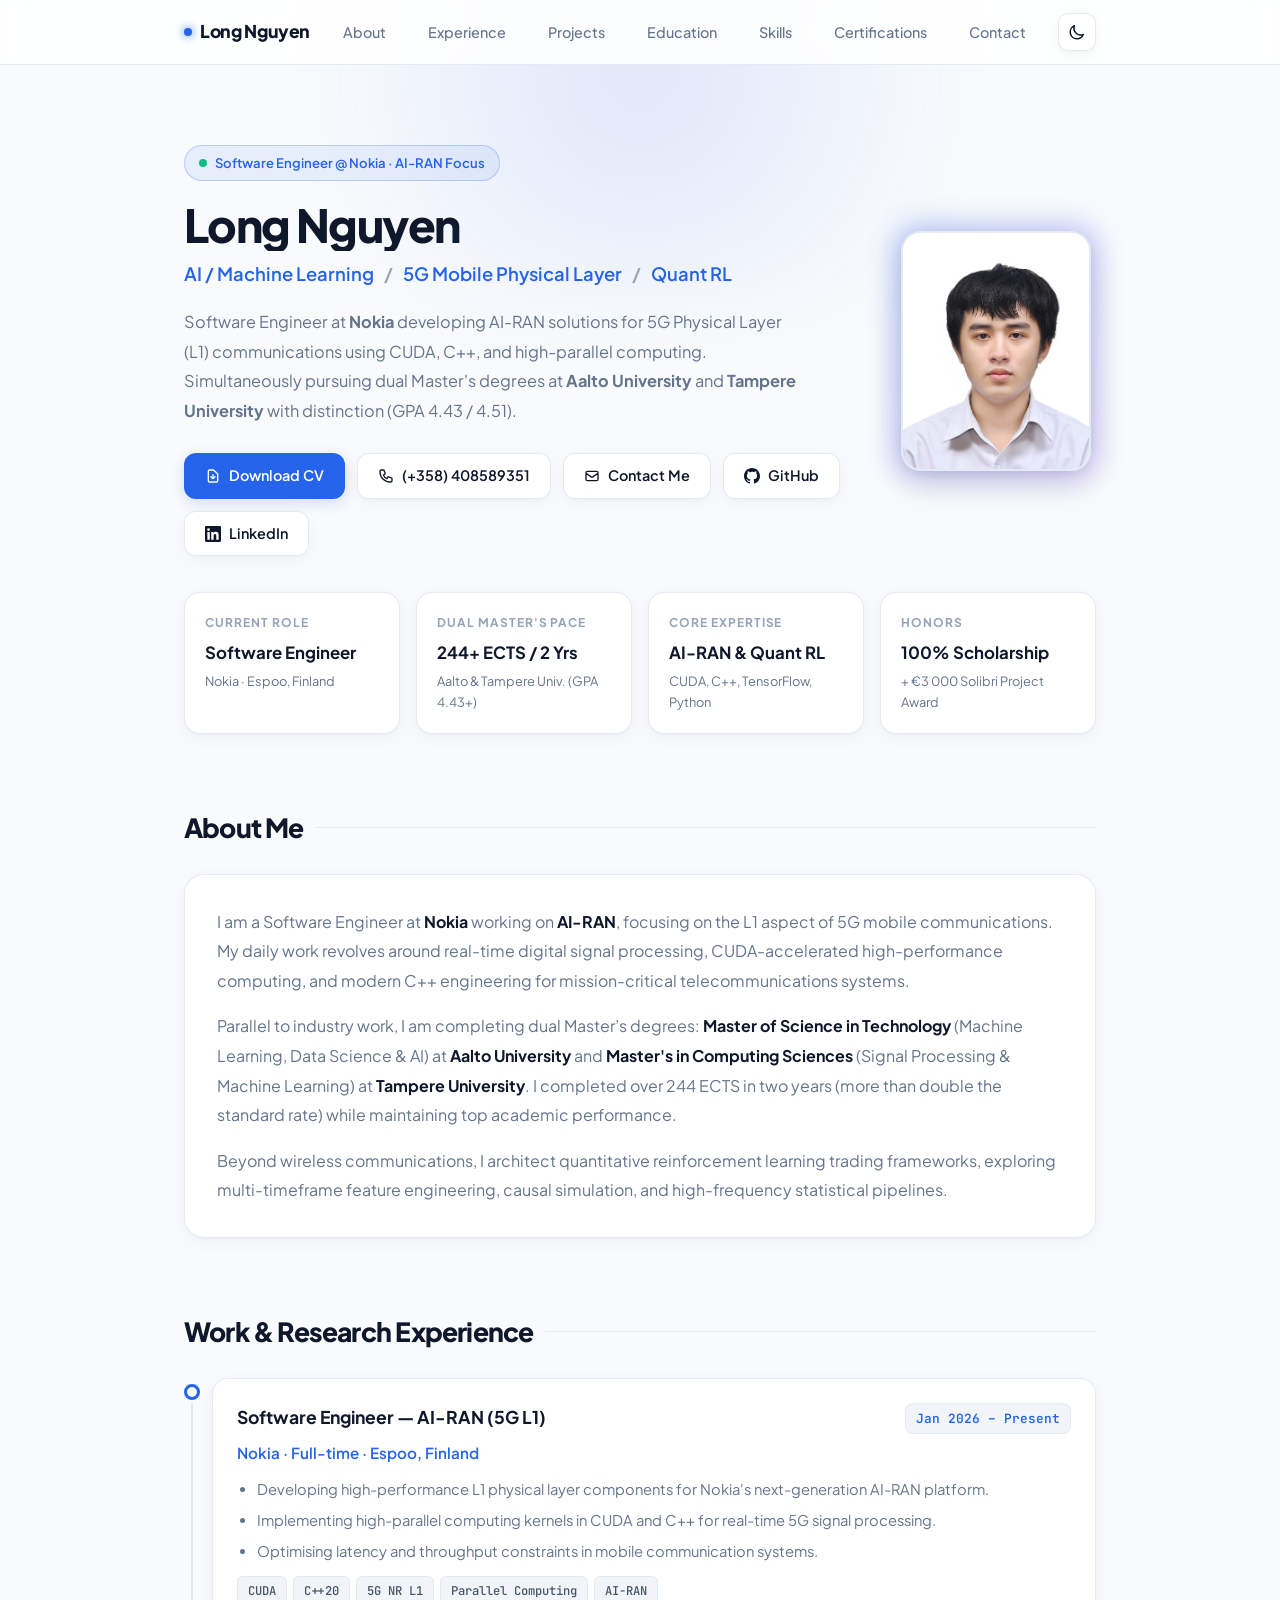
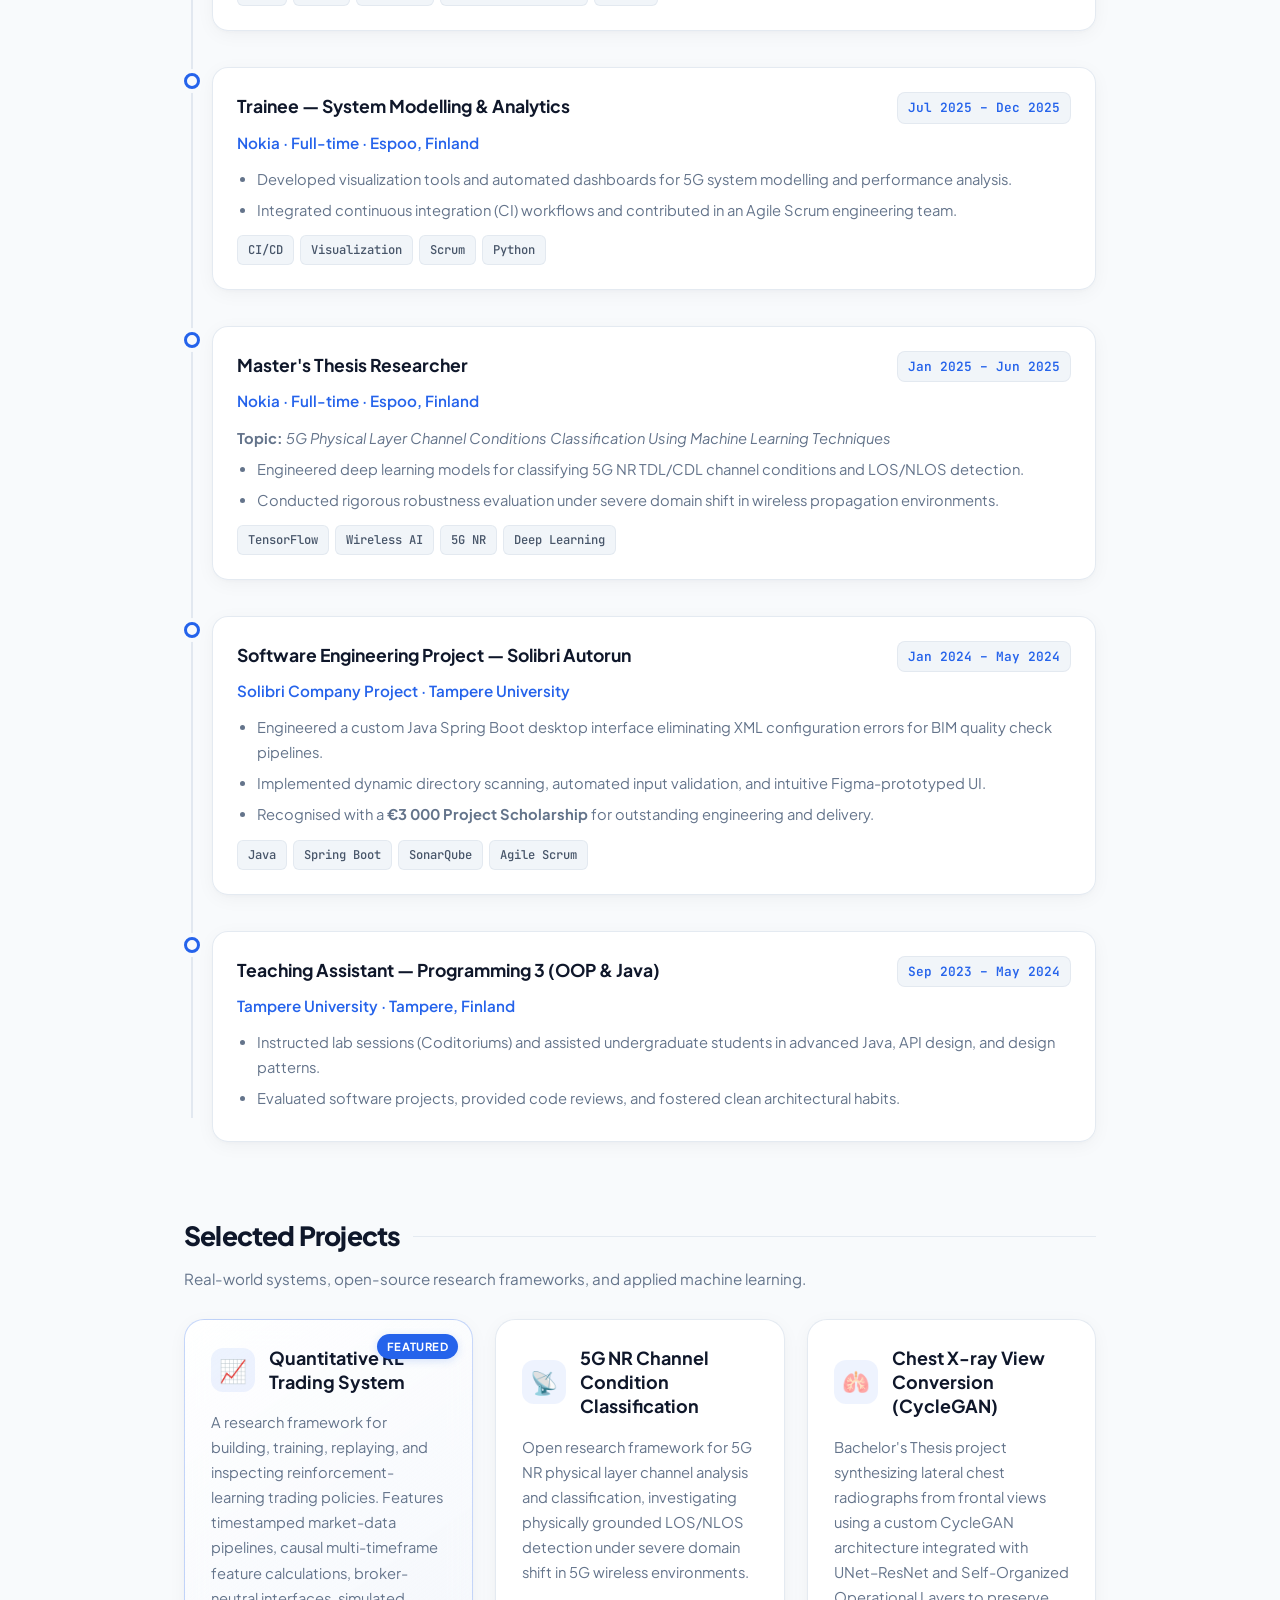
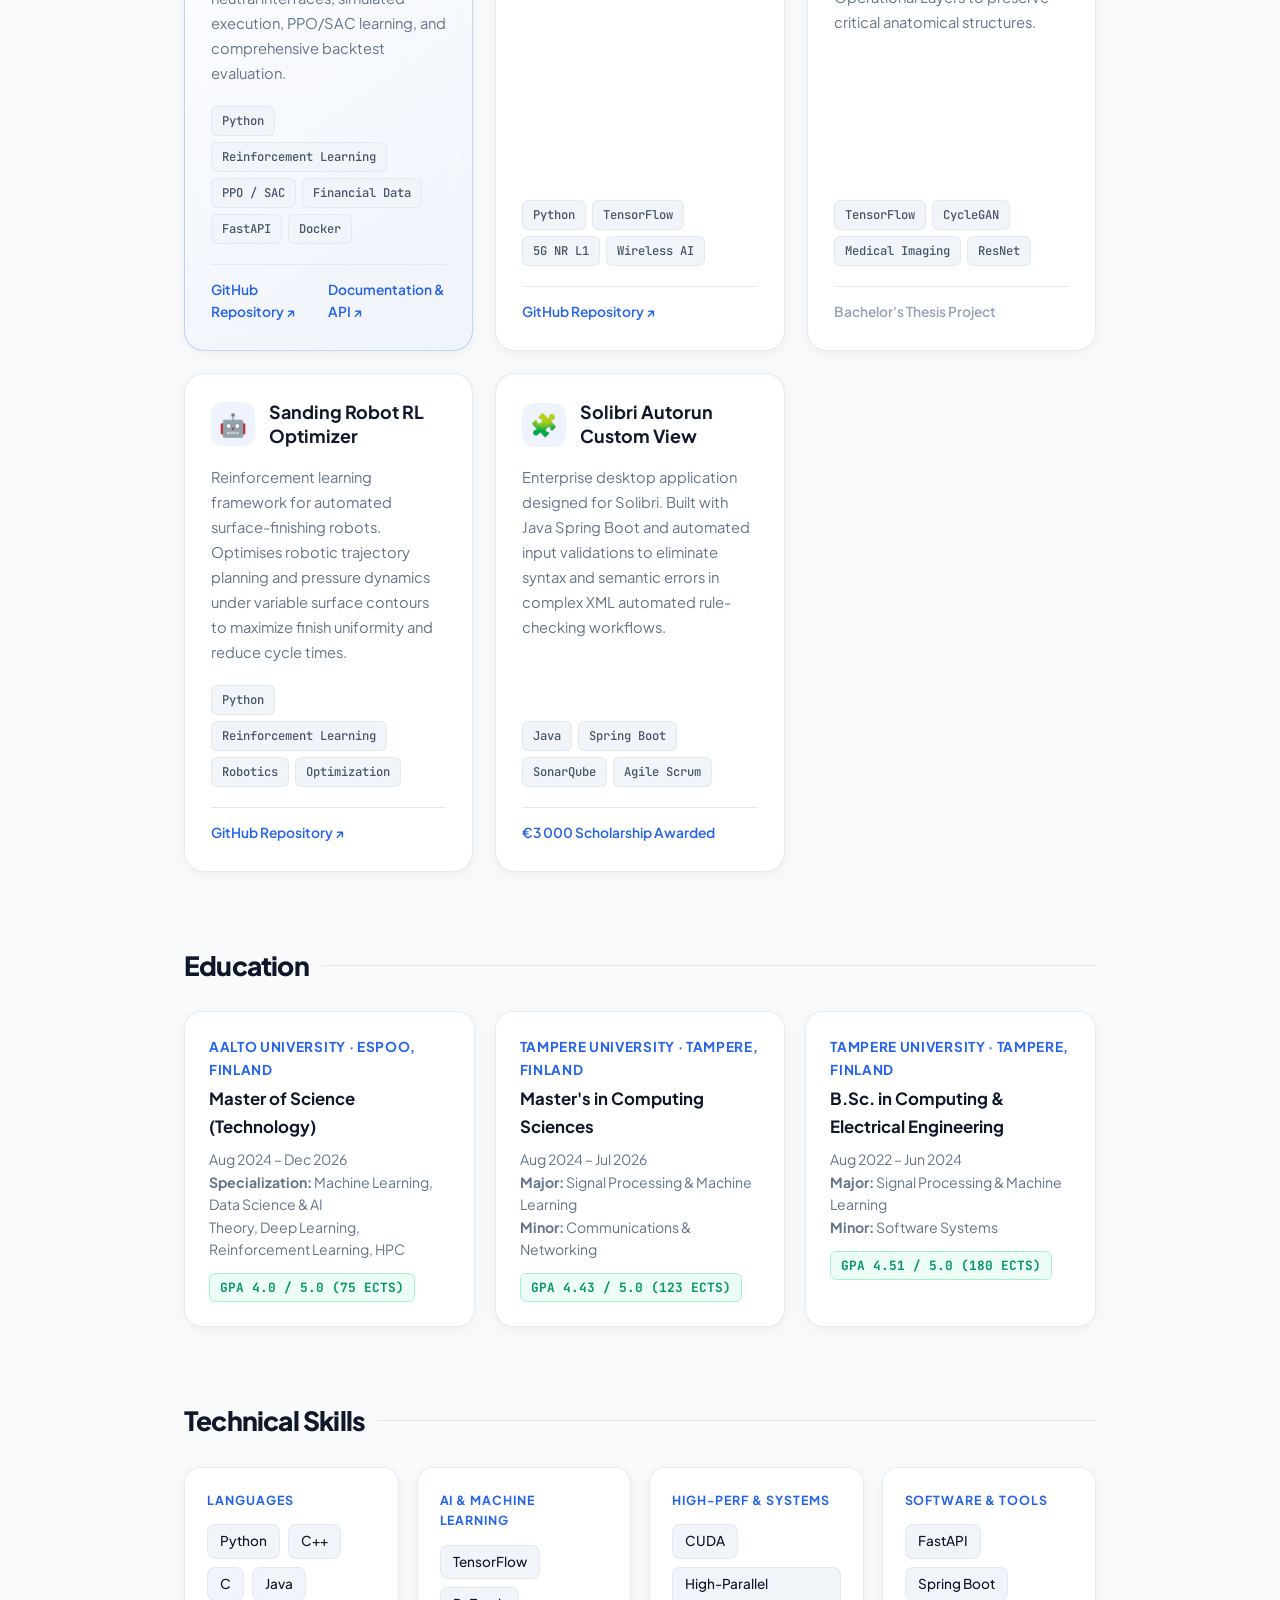
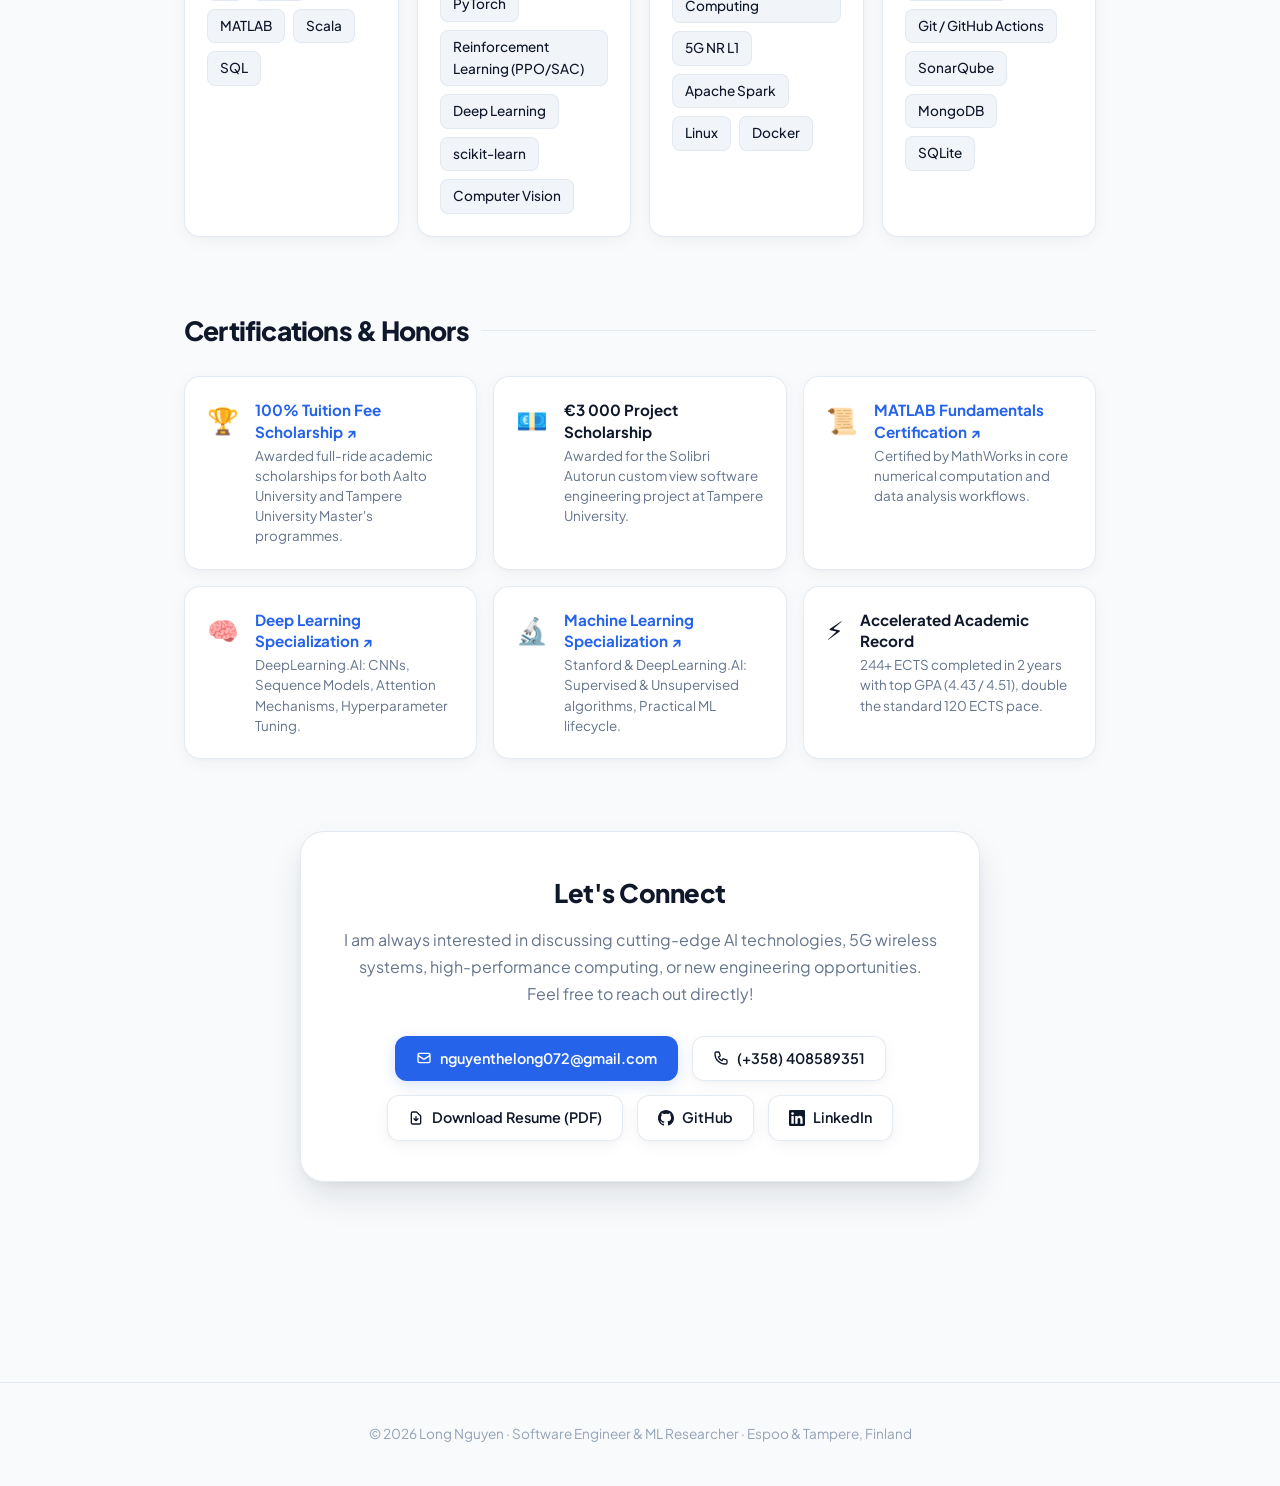
==== commit 8d61c3de: "feat: add direct phone contact button" ====
--- a/index.html
+++ b/index.html
@@ -868,6 +868,12 @@
             </svg>
             Download CV
           </a>
+          <a href="tel:+358408589351" class="btn btn-secondary" title="Call (+358) 408589351">
+            <svg xmlns="http://www.w3.org/2000/svg" fill="none" viewBox="0 0 24 24" stroke="currentColor">
+              <path stroke-linecap="round" stroke-linejoin="round" stroke-width="2" d="M3 5a2 2 0 012-2h3.28a1 1 0 01.948.684l1.498 4.493a1 1 0 01-.502 1.21l-2.257 1.13a11.042 11.042 0 005.516 5.516l1.13-2.257a1 1 0 011.21-.502l4.493 1.498a1 1 0 01.684.949V19a2 2 0 01-2 2h-1C9.716 21 3 14.284 3 6V5z" />
+            </svg>
+            (+358) 408589351
+          </a>
           <a href="#contact" class="btn btn-secondary">
             <svg xmlns="http://www.w3.org/2000/svg" fill="none" viewBox="0 0 24 24" stroke="currentColor">
               <path stroke-linecap="round" stroke-linejoin="round" stroke-width="2" d="M3 8l7.89 5.26a2 2 0 002.22 0L21 8M5 19h14a2 2 0 002-2V7a2 2 0 00-2-2H5a2 2 0 00-2 2v10a2 2 0 002 2z" />
@@ -1365,6 +1371,12 @@
             </svg>
             nguyenthelong072@gmail.com
           </a>
+          <a href="tel:+358408589351" class="btn btn-secondary">
+            <svg xmlns="http://www.w3.org/2000/svg" fill="none" viewBox="0 0 24 24" stroke="currentColor">
+              <path stroke-linecap="round" stroke-linejoin="round" stroke-width="2" d="M3 5a2 2 0 012-2h3.28a1 1 0 01.948.684l1.498 4.493a1 1 0 01-.502 1.21l-2.257 1.13a11.042 11.042 0 005.516 5.516l1.13-2.257a1 1 0 011.21-.502l4.493 1.498a1 1 0 01.684.949V19a2 2 0 01-2 2h-1C9.716 21 3 14.284 3 6V5z" />
+            </svg>
+            (+358) 408589351
+          </a>
           <a href="Long_Nguyen_CV.pdf" target="_blank" class="btn btn-secondary" download="Long_Nguyen_CV.pdf">
             <svg xmlns="http://www.w3.org/2000/svg" fill="none" viewBox="0 0 24 24" stroke="currentColor">
               <path stroke-linecap="round" stroke-linejoin="round" stroke-width="2" d="M12 10v6m0 0l-3-3m3 3l3-3m2 8H7a2 2 0 01-2-2V5a2 2 0 012-2h5.586a1 1 0 01.707.293l5.414 5.414a1 1 0 01.293.707V19a2 2 0 01-2 2z" />
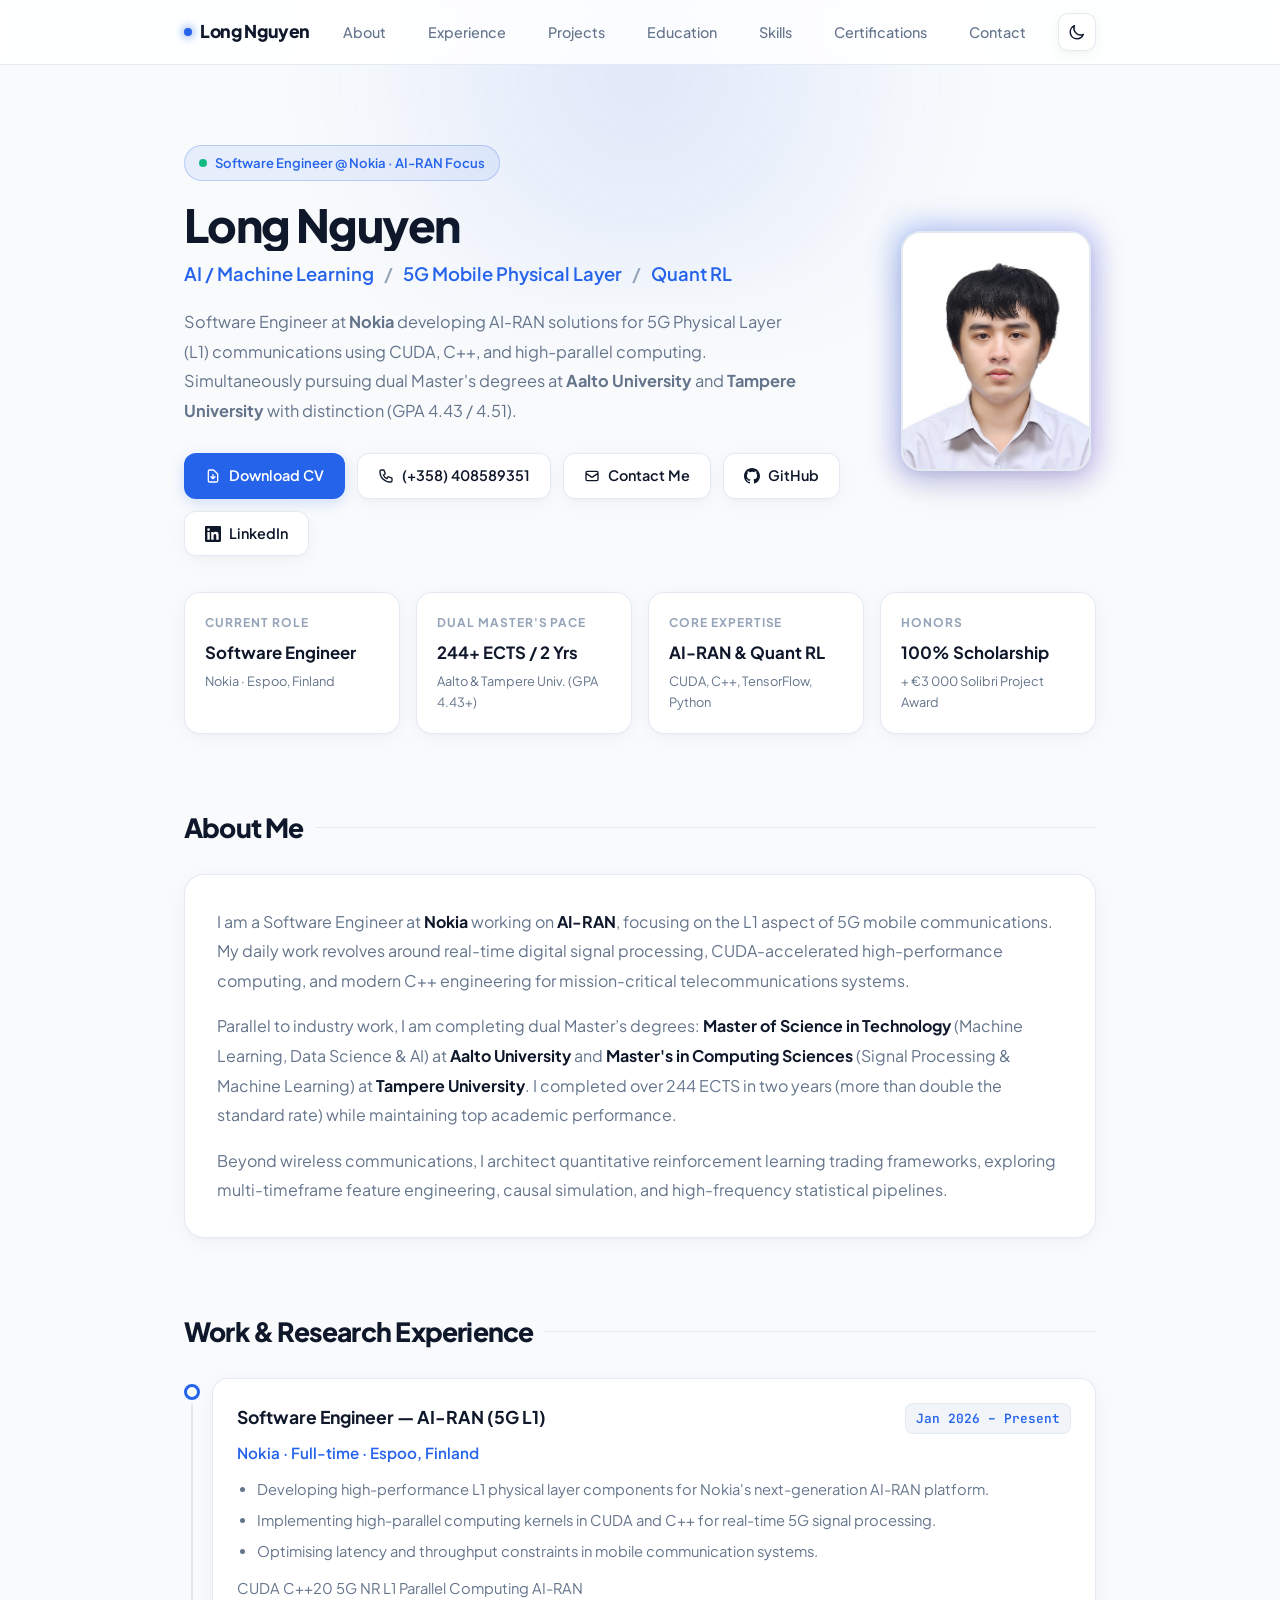
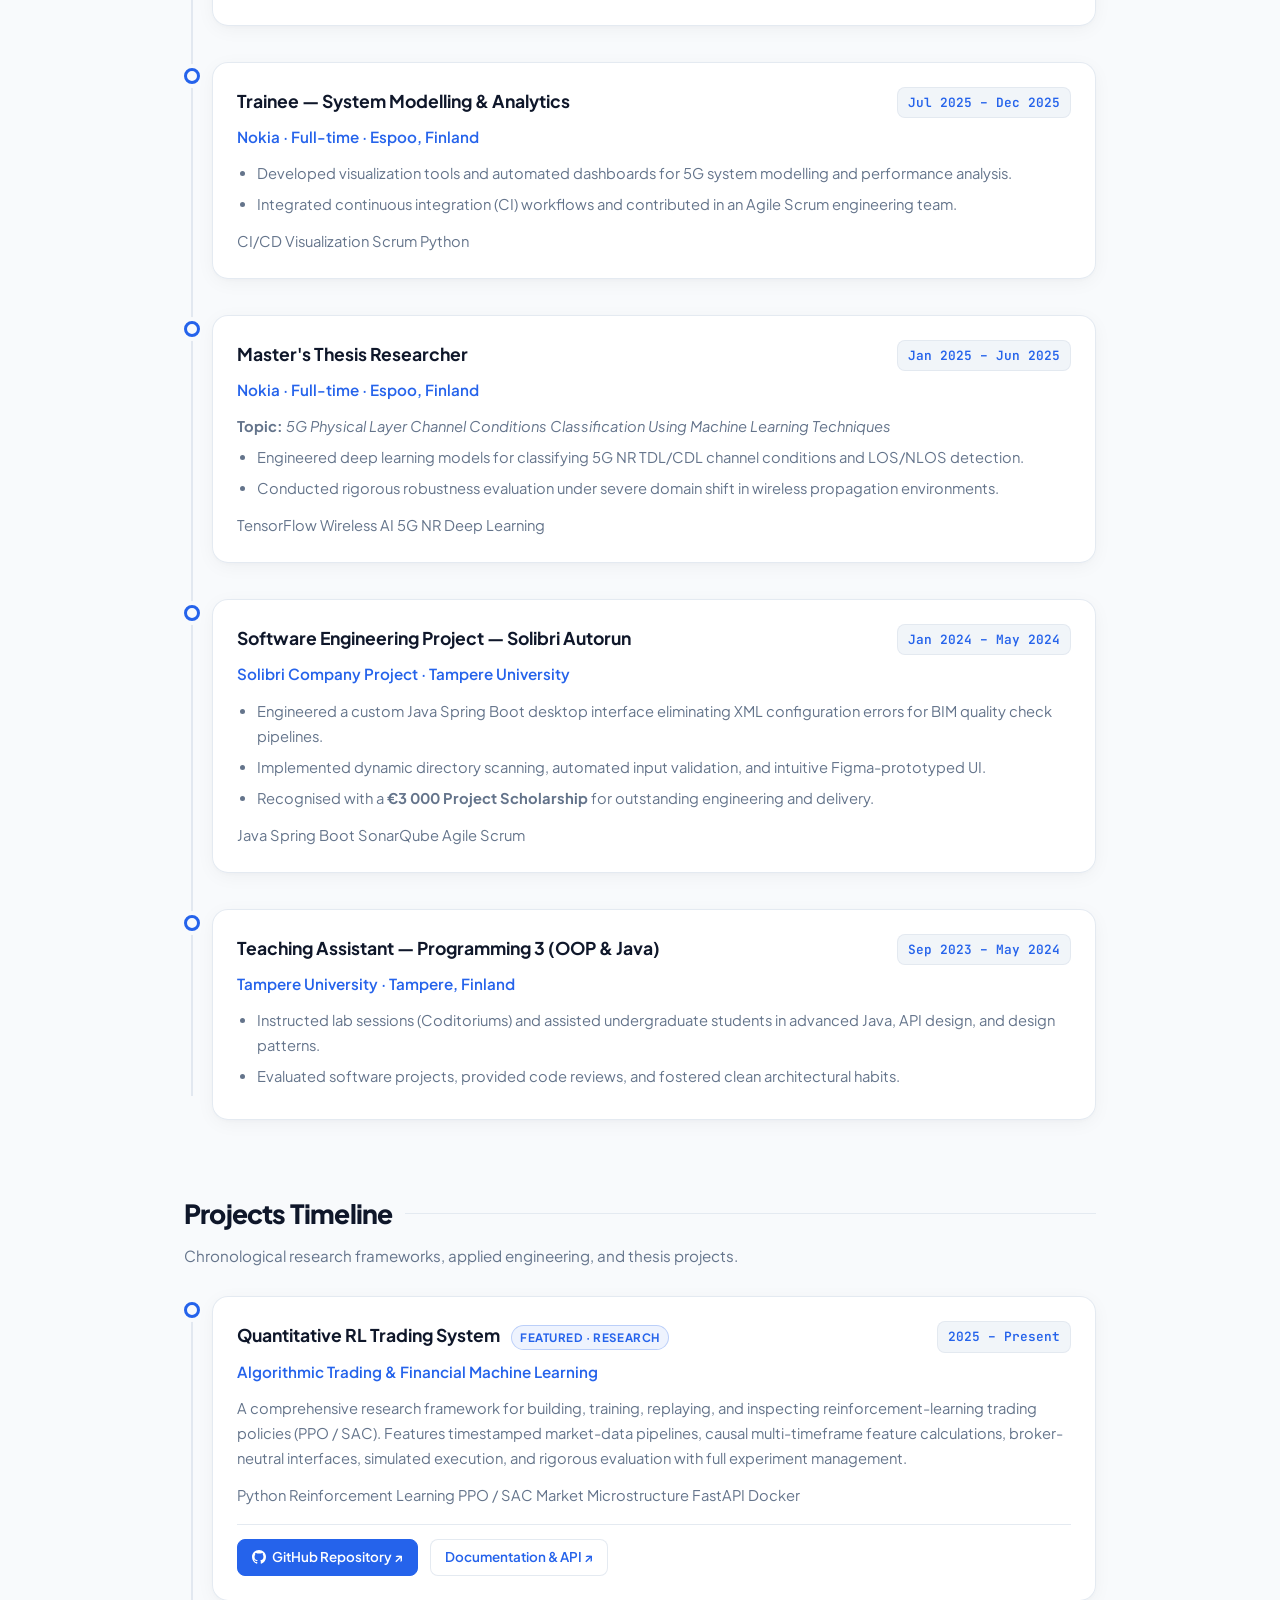
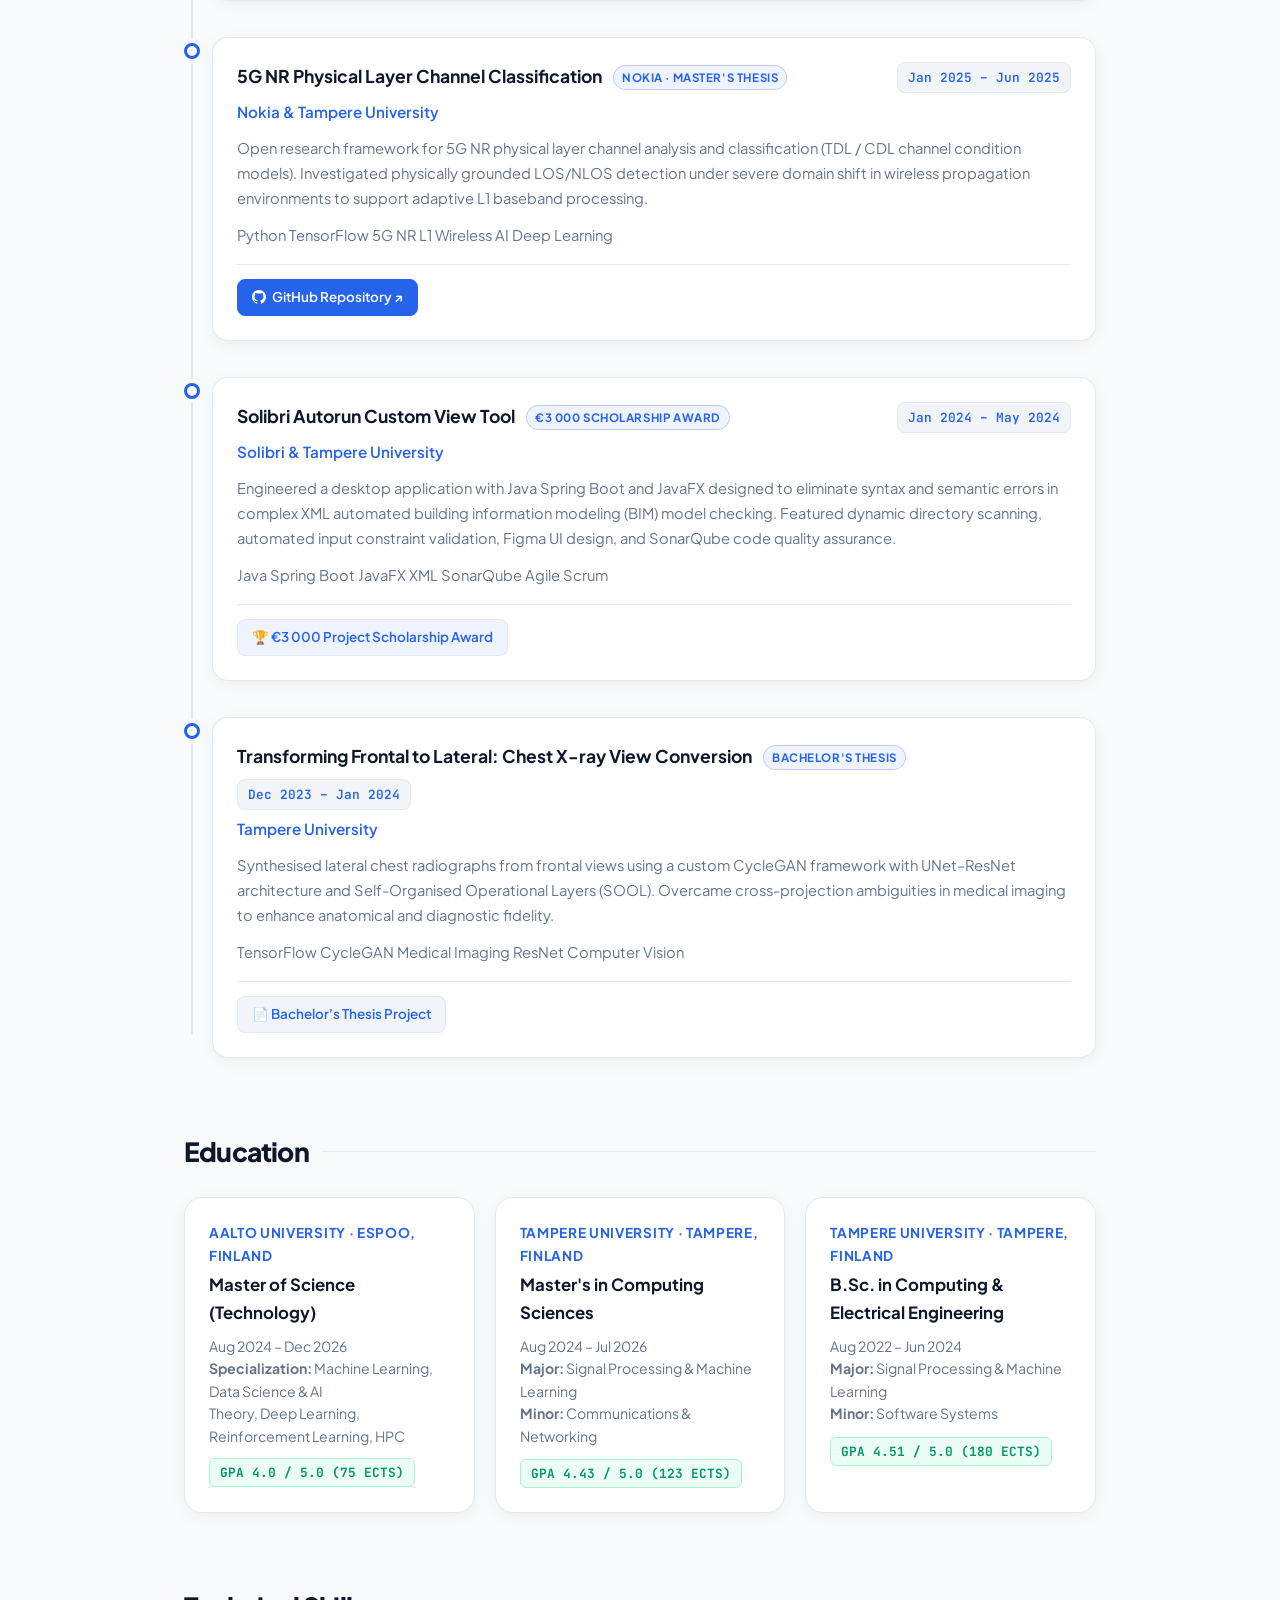
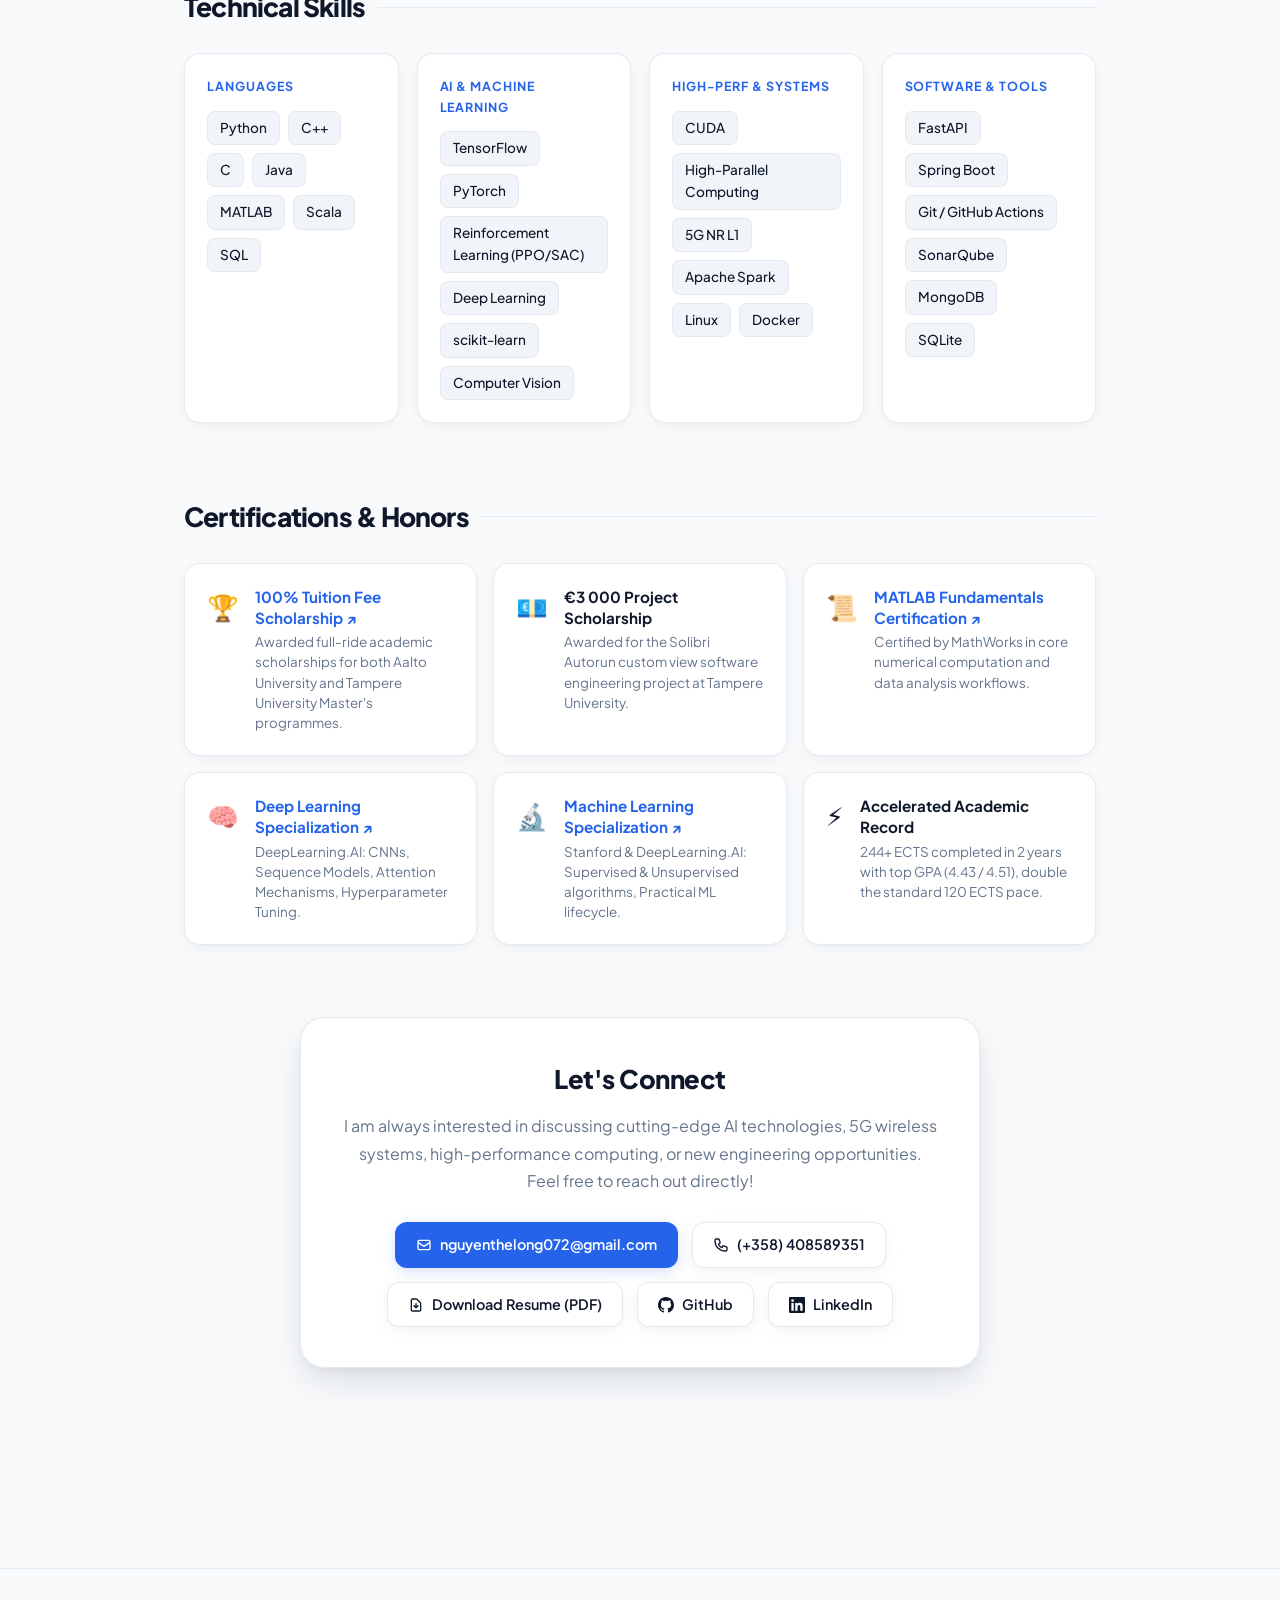
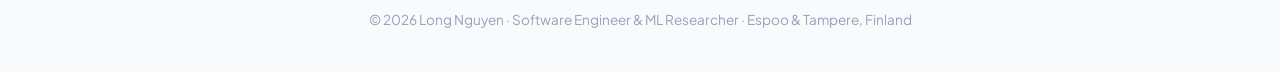
==== commit ed52d5c6: "feat: convert projects into chronological timeline, remove sanding robot" ====
--- a/index.html
+++ b/index.html
@@ -506,111 +506,55 @@
     }
     .timeline-body li { margin-bottom: 6px; }
 
-    /* ─── Projects Grid ─── */
-    .projects-grid {
-      display: grid;
-      grid-template-columns: repeat(auto-fit, minmax(280px, 1fr));
-      gap: 22px;
-    }
-    .project-card {
-      background: var(--surface-card);
-      backdrop-filter: blur(12px);
-      border: 1px solid var(--border);
-      border-radius: 20px;
-      padding: 26px;
-      box-shadow: var(--card-shadow);
-      transition: all 0.3s cubic-bezier(0.16, 1, 0.3, 1);
-      display: flex;
-      flex-direction: column;
-      position: relative;
-      overflow: hidden;
-    }
-    .project-card:hover {
-      border-color: var(--border-accent);
-      transform: translateY(-5px);
-      box-shadow: var(--card-shadow-hover);
-    }
-    .project-card.featured {
-      border-color: var(--border-accent);
-      background: linear-gradient(145deg, var(--surface-card) 0%, rgba(var(--accent-rgb), 0.04) 100%);
-    }
-    .featured-badge {
-      position: absolute;
-      top: 14px;
-      right: 14px;
-      background: var(--accent);
-      color: #fff;
-      font-size: 0.7rem;
-      font-weight: 700;
-      padding: 3px 10px;
-      border-radius: 999px;
-      letter-spacing: 0.05em;
-      text-transform: uppercase;
-      box-shadow: 0 2px 8px var(--accent-glow);
-    }
-    .project-top {
-      display: flex;
-      align-items: center;
-      gap: 14px;
-      margin-bottom: 16px;
-    }
-    .project-icon {
-      width: 44px;
-      height: 44px;
-      border-radius: 12px;
-      background: var(--accent-light);
-      display: flex;
-      align-items: center;
-      justify-content: center;
-      font-size: 1.4rem;
-      flex-shrink: 0;
-    }
-    .project-title {
-      font-size: 1.12rem;
-      font-weight: 700;
-      color: var(--text-main);
-      line-height: 1.35;
-    }
-    .project-desc {
-      color: var(--text-muted);
-      font-size: 0.92rem;
-      line-height: 1.7;
-      margin-bottom: 20px;
-      flex: 1;
-    }
-    .tag-list {
+    /* ─── Project Timeline Links ─── */
+    .project-actions {
       display: flex;
       flex-wrap: wrap;
-      gap: 6px;
-      margin-bottom: 20px;
-    }
-    .tag {
-      font-size: 0.76rem;
-      font-weight: 500;
-      font-family: var(--font-mono);
-      background: var(--tag-bg);
-      color: var(--tag-text);
-      padding: 4px 10px;
-      border-radius: 6px;
-      border: 1px solid var(--border);
-    }
-    .project-links {
-      display: flex;
       align-items: center;
-      gap: 14px;
+      gap: 12px;
+      margin-top: 16px;
       padding-top: 14px;
       border-top: 1px solid var(--border);
     }
-    .link-action {
+    .project-btn {
       display: inline-flex;
       align-items: center;
       gap: 6px;
-      font-size: 0.86rem;
+      padding: 6px 14px;
+      border-radius: 8px;
+      font-size: 0.84rem;
       font-weight: 600;
+      background: var(--surface);
       color: var(--accent);
-    }
-    .link-action:hover {
-      text-decoration: underline;
+      border: 1px solid var(--border);
+      transition: all 0.2s ease;
+    }
+    .project-btn:hover {
+      background: var(--accent-light);
+      border-color: var(--accent);
+      transform: translateY(-1px);
+    }
+    .project-btn.primary {
+      background: var(--accent);
+      color: #fff !important;
+      border-color: var(--accent);
+    }
+    .project-btn.primary:hover {
+      background: var(--accent-hover);
+    }
+    .timeline-badge {
+      display: inline-block;
+      font-size: 0.72rem;
+      font-weight: 700;
+      text-transform: uppercase;
+      letter-spacing: 0.05em;
+      padding: 2px 8px;
+      border-radius: 999px;
+      background: var(--accent-light);
+      color: var(--accent);
+      border: 1px solid var(--border-accent);
+      margin-left: 8px;
+      vertical-align: middle;
     }
 
     /* ─── Education Section ─── */
@@ -1063,132 +1007,145 @@
       </div>
     </section>
 
-    <!-- Selected Projects -->
+    <!-- Projects Timeline -->
     <section id="projects">
-      <h2 class="section-title">Selected Projects</h2>
-      <p class="section-subtitle">Real-world systems, open-source research frameworks, and applied machine learning.</p>
-
-      <div class="projects-grid">
-
-        <!-- Featured Project: Quant Trading -->
-        <div class="project-card featured">
-          <span class="featured-badge">Featured</span>
-          <div class="project-top">
-            <div class="project-icon">📈</div>
-            <div>
-              <h3 class="project-title">Quantitative RL Trading System</h3>
-            </div>
-          </div>
-          <p class="project-desc">
-            A research framework for building, training, replaying, and inspecting reinforcement-learning trading policies. Features timestamped market-data pipelines, causal multi-timeframe feature calculations, broker-neutral interfaces, simulated execution, PPO/SAC learning, and comprehensive backtest evaluation.
-          </p>
-          <div class="tag-list">
-            <span class="tag">Python</span>
-            <span class="tag">Reinforcement Learning</span>
-            <span class="tag">PPO / SAC</span>
-            <span class="tag">Financial Data</span>
-            <span class="tag">FastAPI</span>
-            <span class="tag">Docker</span>
-          </div>
-          <div class="project-links">
-            <a href="https://github.com/nntk072/Quantitative-RL-Trading-System" target="_blank" class="link-action">
-              GitHub Repository ↗
-            </a>
-            <a href="https://nntk072.github.io/Quantitative-RL-Trading-System/" target="_blank" class="link-action">
-              Documentation &amp; API ↗
-            </a>
+      <h2 class="section-title">Projects Timeline</h2>
+      <p class="section-subtitle">Chronological research frameworks, applied engineering, and thesis projects.</p>
+
+      <div class="timeline">
+
+        <!-- Project 1: Quant RL Trading -->
+        <div class="timeline-item">
+          <div class="timeline-dot"></div>
+          <div class="timeline-content">
+            <div class="timeline-header">
+              <span class="timeline-role">
+                Quantitative RL Trading System
+                <span class="timeline-badge">Featured · Research</span>
+              </span>
+              <span class="timeline-date">2025 – Present</span>
+            </div>
+            <div class="timeline-company">Algorithmic Trading &amp; Financial Machine Learning</div>
+            <div class="timeline-body">
+              <p>
+                A comprehensive research framework for building, training, replaying, and inspecting reinforcement-learning trading policies (PPO / SAC). Features timestamped market-data pipelines, causal multi-timeframe feature calculations, broker-neutral interfaces, simulated execution, and rigorous evaluation with full experiment management.
+              </p>
+              <div class="tag-list" style="margin-top: 12px; margin-bottom: 0;">
+                <span class="tag">Python</span>
+                <span class="tag">Reinforcement Learning</span>
+                <span class="tag">PPO / SAC</span>
+                <span class="tag">Market Microstructure</span>
+                <span class="tag">FastAPI</span>
+                <span class="tag">Docker</span>
+              </div>
+              <div class="project-actions">
+                <a href="https://github.com/nntk072/Quantitative-RL-Trading-System" target="_blank" class="project-btn primary">
+                  <svg xmlns="http://www.w3.org/2000/svg" width="14" height="14" fill="currentColor" viewBox="0 0 24 24"><path d="M12 0C5.374 0 0 5.373 0 12c0 5.302 3.438 9.8 8.207 11.387.599.111.793-.261.793-.577v-2.234c-3.338.726-4.033-1.416-4.033-1.416-.546-1.387-1.333-1.756-1.333-1.756-1.089-.745.083-.729.083-.729 1.205.084 1.839 1.237 1.839 1.237 1.07 1.834 2.807 1.304 3.492.997.107-.775.418-1.305.762-1.604-2.665-.305-5.467-1.334-5.467-5.931 0-1.311.469-2.381 1.236-3.221-.124-.303-.535-1.524.117-3.176 0 0 1.008-.322 3.301 1.23A11.509 11.509 0 0112 5.803c1.02.005 2.047.138 3.006.404 2.291-1.552 3.297-1.23 3.297-1.23.653 1.653.242 2.874.118 3.176.77.84 1.235 1.911 1.235 3.221 0 4.609-2.807 5.624-5.479 5.921.43.372.823 1.102.823 2.222v3.293c0 .319.192.694.801.576C20.566 21.797 24 17.3 24 12c0-6.627-5.373-12-12-12z"/></svg>
+                  GitHub Repository ↗
+                </a>
+                <a href="https://nntk072.github.io/Quantitative-RL-Trading-System/" target="_blank" class="project-btn">
+                  Documentation &amp; API ↗
+                </a>
+              </div>
+            </div>
           </div>
         </div>
 
         <!-- Project 2: 5G NR Channel Condition -->
-        <div class="project-card">
-          <div class="project-top">
-            <div class="project-icon">📡</div>
-            <div>
-              <h3 class="project-title">5G NR Channel Condition Classification</h3>
-            </div>
-          </div>
-          <p class="project-desc">
-            Open research framework for 5G NR physical layer channel analysis and classification, investigating physically grounded LOS/NLOS detection under severe domain shift in 5G wireless environments.
-          </p>
-          <div class="tag-list">
-            <span class="tag">Python</span>
-            <span class="tag">TensorFlow</span>
-            <span class="tag">5G NR L1</span>
-            <span class="tag">Wireless AI</span>
-          </div>
-          <div class="project-links">
-            <a href="https://github.com/nntk072/5g-nr-channel-condition" target="_blank" class="link-action">
-              GitHub Repository ↗
-            </a>
-          </div>
-        </div>
-
-        <!-- Project 3: Chest X-ray CycleGAN -->
-        <div class="project-card">
-          <div class="project-top">
-            <div class="project-icon">🫁</div>
-            <div>
-              <h3 class="project-title">Chest X-ray View Conversion (CycleGAN)</h3>
-            </div>
-          </div>
-          <p class="project-desc">
-            Bachelor's Thesis project synthesizing lateral chest radiographs from frontal views using a custom CycleGAN architecture integrated with UNet–ResNet and Self-Organized Operational Layers to preserve critical anatomical structures.
-          </p>
-          <div class="tag-list">
-            <span class="tag">TensorFlow</span>
-            <span class="tag">CycleGAN</span>
-            <span class="tag">Medical Imaging</span>
-            <span class="tag">ResNet</span>
-          </div>
-          <div class="project-links">
-            <span class="link-action" style="color: var(--text-soft);">Bachelor's Thesis Project</span>
-          </div>
-        </div>
-
-        <!-- Project 4: Sanding Robot RL -->
-        <div class="project-card">
-          <div class="project-top">
-            <div class="project-icon">🤖</div>
-            <div>
-              <h3 class="project-title">Sanding Robot RL Optimizer</h3>
-            </div>
-          </div>
-          <p class="project-desc">
-            Reinforcement learning framework for automated surface-finishing robots. Optimises robotic trajectory planning and pressure dynamics under variable surface contours to maximize finish uniformity and reduce cycle times.
-          </p>
-          <div class="tag-list">
-            <span class="tag">Python</span>
-            <span class="tag">Reinforcement Learning</span>
-            <span class="tag">Robotics</span>
-            <span class="tag">Optimization</span>
-          </div>
-          <div class="project-links">
-            <a href="https://github.com/nntk072/Sanding_Robot_RL_optimizer" target="_blank" class="link-action">
-              GitHub Repository ↗
-            </a>
-          </div>
-        </div>
-
-        <!-- Project 5: Solibri Autorun -->
-        <div class="project-card">
-          <div class="project-top">
-            <div class="project-icon">🧩</div>
-            <div>
-              <h3 class="project-title">Solibri Autorun Custom View</h3>
-            </div>
-          </div>
-          <p class="project-desc">
-            Enterprise desktop application designed for Solibri. Built with Java Spring Boot and automated input validations to eliminate syntax and semantic errors in complex XML automated rule-checking workflows.
-          </p>
-          <div class="tag-list">
-            <span class="tag">Java</span>
-            <span class="tag">Spring Boot</span>
-            <span class="tag">SonarQube</span>
-            <span class="tag">Agile Scrum</span>
-          </div>
-          <div class="project-links">
-            <span class="link-action" style="color: var(--accent);">€3 000 Scholarship Awarded</span>
+        <div class="timeline-item">
+          <div class="timeline-dot"></div>
+          <div class="timeline-content">
+            <div class="timeline-header">
+              <span class="timeline-role">
+                5G NR Physical Layer Channel Classification
+                <span class="timeline-badge">Nokia · Master's Thesis</span>
+              </span>
+              <span class="timeline-date">Jan 2025 – Jun 2025</span>
+            </div>
+            <div class="timeline-company">Nokia &amp; Tampere University</div>
+            <div class="timeline-body">
+              <p>
+                Open research framework for 5G NR physical layer channel analysis and classification (TDL / CDL channel condition models). Investigated physically grounded LOS/NLOS detection under severe domain shift in wireless propagation environments to support adaptive L1 baseband processing.
+              </p>
+              <div class="tag-list" style="margin-top: 12px; margin-bottom: 0;">
+                <span class="tag">Python</span>
+                <span class="tag">TensorFlow</span>
+                <span class="tag">5G NR L1</span>
+                <span class="tag">Wireless AI</span>
+                <span class="tag">Deep Learning</span>
+              </div>
+              <div class="project-actions">
+                <a href="https://github.com/nntk072/5g-nr-channel-condition" target="_blank" class="project-btn primary">
+                  <svg xmlns="http://www.w3.org/2000/svg" width="14" height="14" fill="currentColor" viewBox="0 0 24 24"><path d="M12 0C5.374 0 0 5.373 0 12c0 5.302 3.438 9.8 8.207 11.387.599.111.793-.261.793-.577v-2.234c-3.338.726-4.033-1.416-4.033-1.416-.546-1.387-1.333-1.756-1.333-1.756-1.089-.745.083-.729.083-.729 1.205.084 1.839 1.237 1.839 1.237 1.07 1.834 2.807 1.304 3.492.997.107-.775.418-1.305.762-1.604-2.665-.305-5.467-1.334-5.467-5.931 0-1.311.469-2.381 1.236-3.221-.124-.303-.535-1.524.117-3.176 0 0 1.008-.322 3.301 1.23A11.509 11.509 0 0112 5.803c1.02.005 2.047.138 3.006.404 2.291-1.552 3.297-1.23 3.297-1.23.653 1.653.242 2.874.118 3.176.77.84 1.235 1.911 1.235 3.221 0 4.609-2.807 5.624-5.479 5.921.43.372.823 1.102.823 2.222v3.293c0 .319.192.694.801.576C20.566 21.797 24 17.3 24 12c0-6.627-5.373-12-12-12z"/></svg>
+                  GitHub Repository ↗
+                </a>
+              </div>
+            </div>
+          </div>
+        </div>
+
+        <!-- Project 3: Solibri Autorun -->
+        <div class="timeline-item">
+          <div class="timeline-dot"></div>
+          <div class="timeline-content">
+            <div class="timeline-header">
+              <span class="timeline-role">
+                Solibri Autorun Custom View Tool
+                <span class="timeline-badge">€3 000 Scholarship Award</span>
+              </span>
+              <span class="timeline-date">Jan 2024 – May 2024</span>
+            </div>
+            <div class="timeline-company">Solibri &amp; Tampere University</div>
+            <div class="timeline-body">
+              <p>
+                Engineered a desktop application with Java Spring Boot and JavaFX designed to eliminate syntax and semantic errors in complex XML automated building information modeling (BIM) model checking. Featured dynamic directory scanning, automated input constraint validation, Figma UI design, and SonarQube code quality assurance.
+              </p>
+              <div class="tag-list" style="margin-top: 12px; margin-bottom: 0;">
+                <span class="tag">Java</span>
+                <span class="tag">Spring Boot</span>
+                <span class="tag">JavaFX</span>
+                <span class="tag">XML</span>
+                <span class="tag">SonarQube</span>
+                <span class="tag">Agile Scrum</span>
+              </div>
+              <div class="project-actions">
+                <span class="project-btn" style="cursor: default; background: var(--accent-light);">
+                  🏆 €3 000 Project Scholarship Award
+                </span>
+              </div>
+            </div>
+          </div>
+        </div>
+
+        <!-- Project 4: Chest X-ray CycleGAN -->
+        <div class="timeline-item">
+          <div class="timeline-dot"></div>
+          <div class="timeline-content">
+            <div class="timeline-header">
+              <span class="timeline-role">
+                Transforming Frontal to Lateral: Chest X-ray View Conversion
+                <span class="timeline-badge">Bachelor's Thesis</span>
+              </span>
+              <span class="timeline-date">Dec 2023 – Jan 2024</span>
+            </div>
+            <div class="timeline-company">Tampere University</div>
+            <div class="timeline-body">
+              <p>
+                Synthesised lateral chest radiographs from frontal views using a custom CycleGAN framework with UNet–ResNet architecture and Self-Organised Operational Layers (SOOL). Overcame cross-projection ambiguities in medical imaging to enhance anatomical and diagnostic fidelity.
+              </p>
+              <div class="tag-list" style="margin-top: 12px; margin-bottom: 0;">
+                <span class="tag">TensorFlow</span>
+                <span class="tag">CycleGAN</span>
+                <span class="tag">Medical Imaging</span>
+                <span class="tag">ResNet</span>
+                <span class="tag">Computer Vision</span>
+              </div>
+              <div class="project-actions">
+                <span class="project-btn" style="cursor: default; background: var(--tag-bg);">
+                  📄 Bachelor's Thesis Project
+                </span>
+              </div>
+            </div>
           </div>
         </div>
 
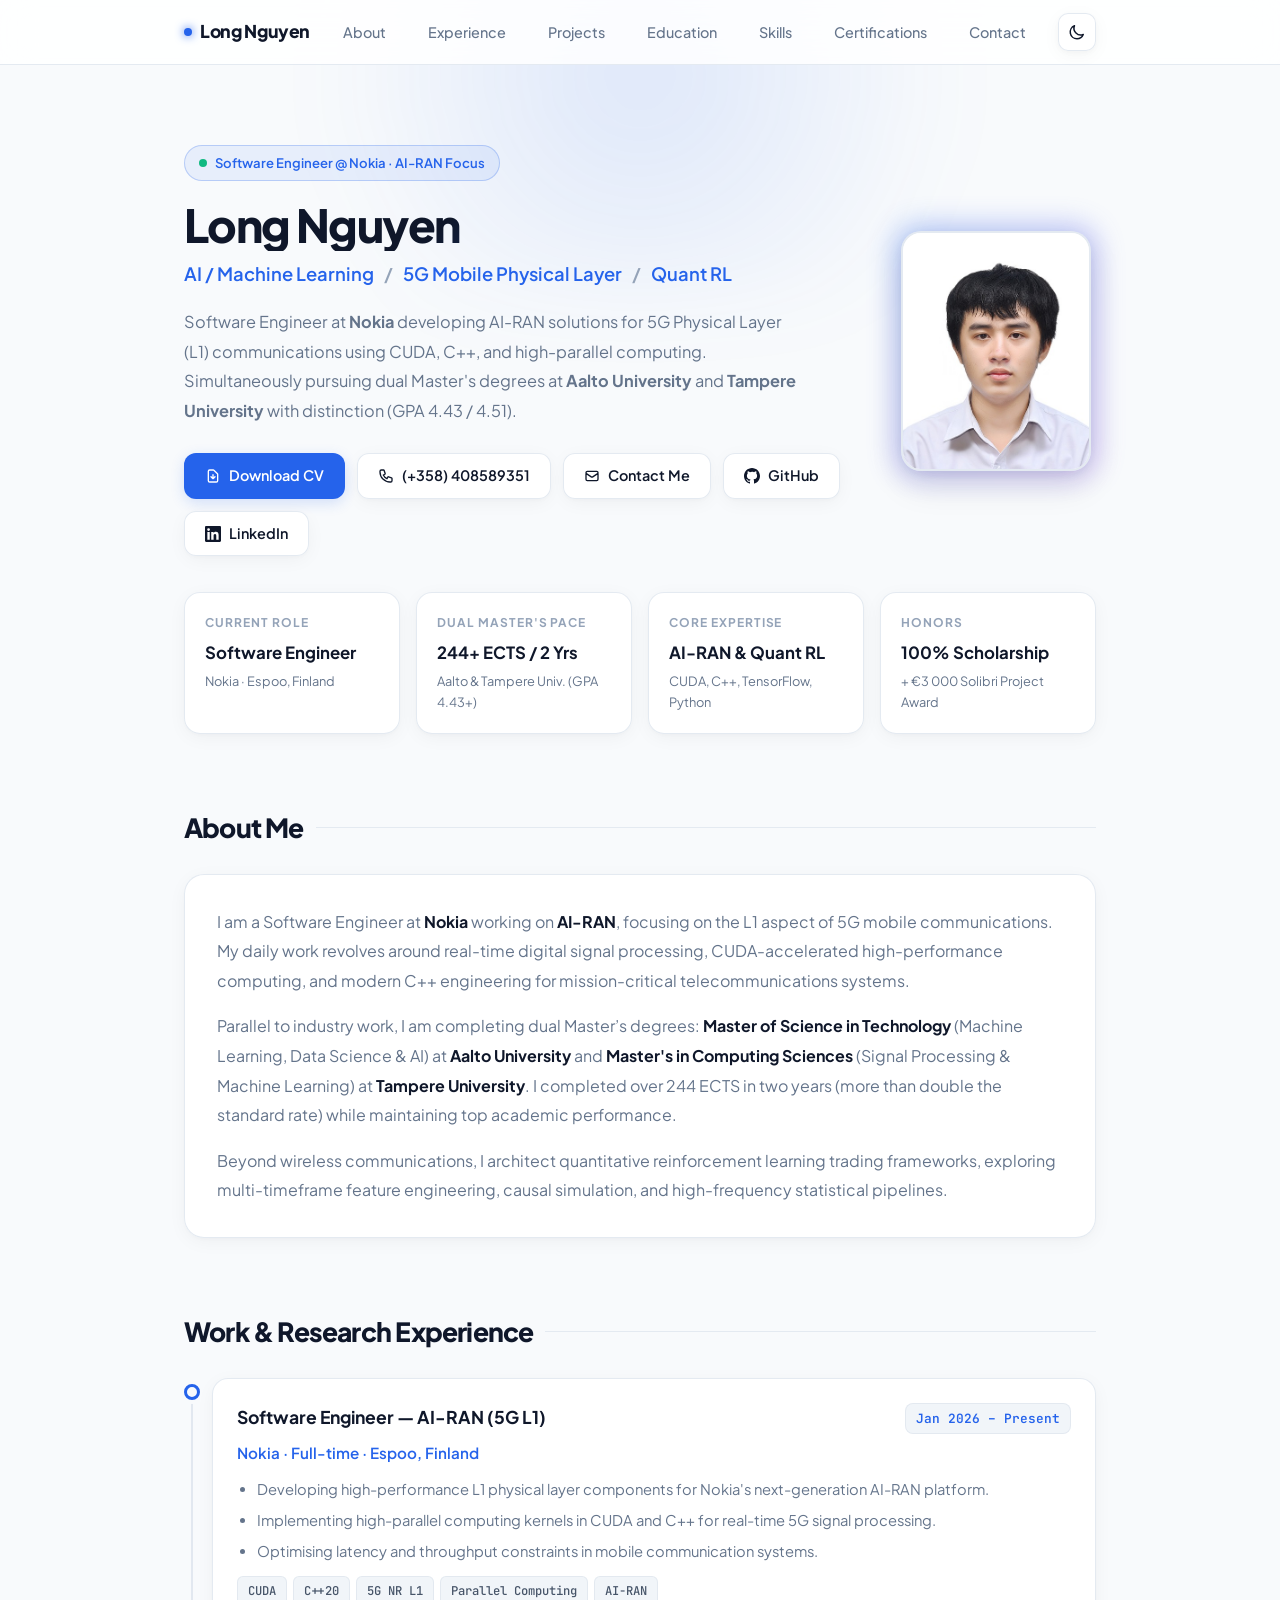
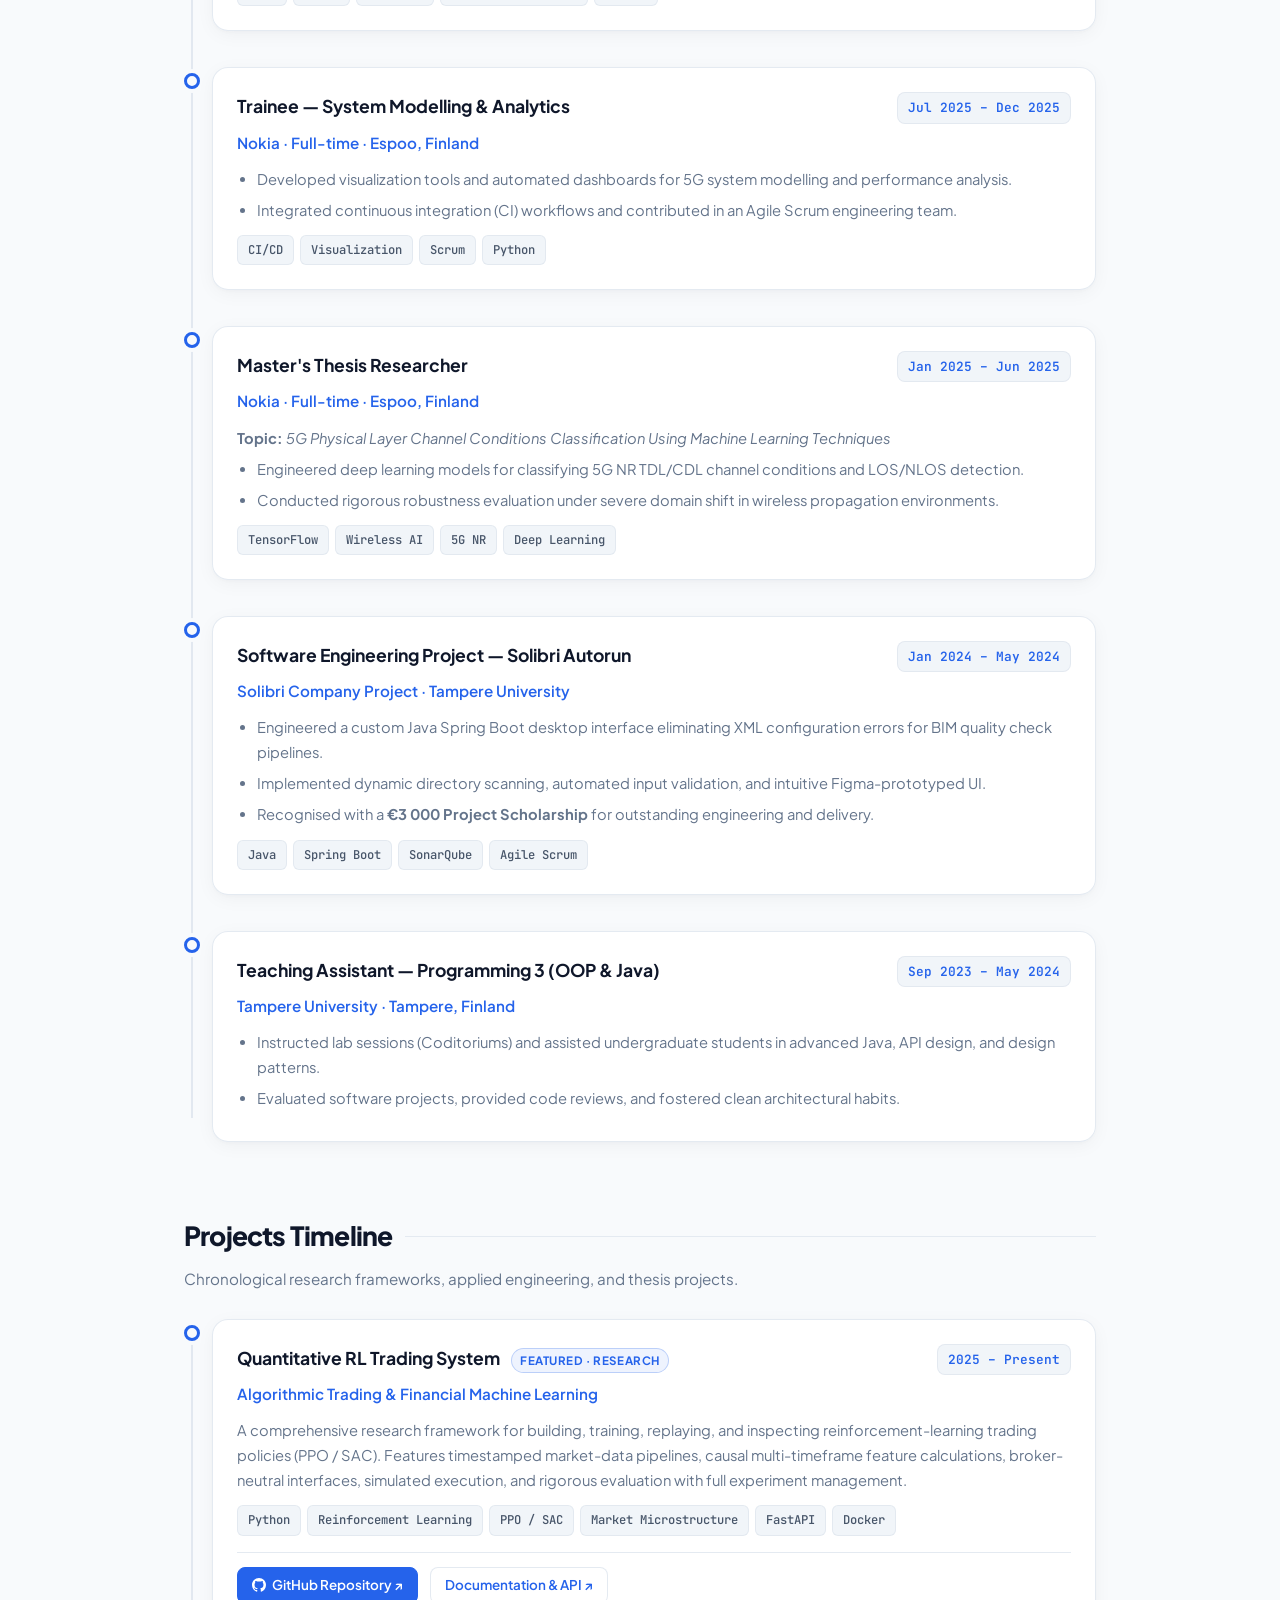
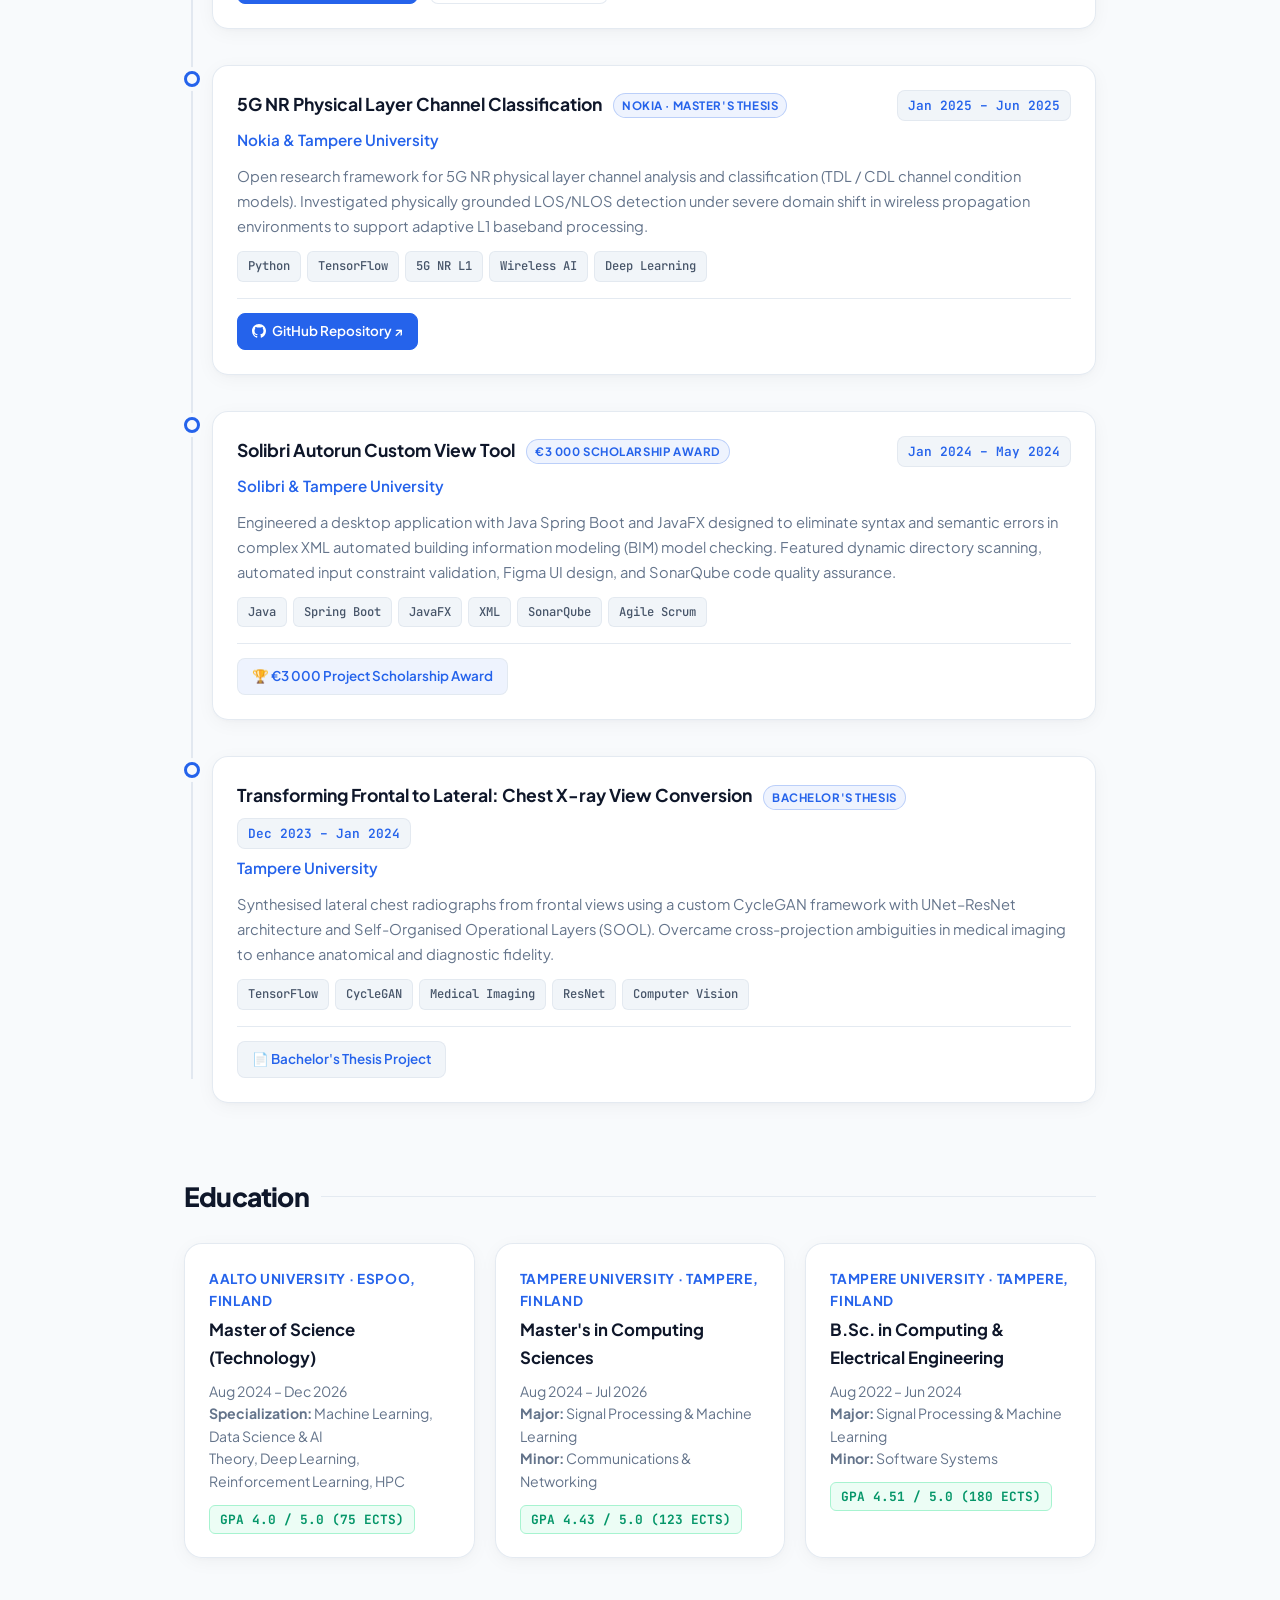
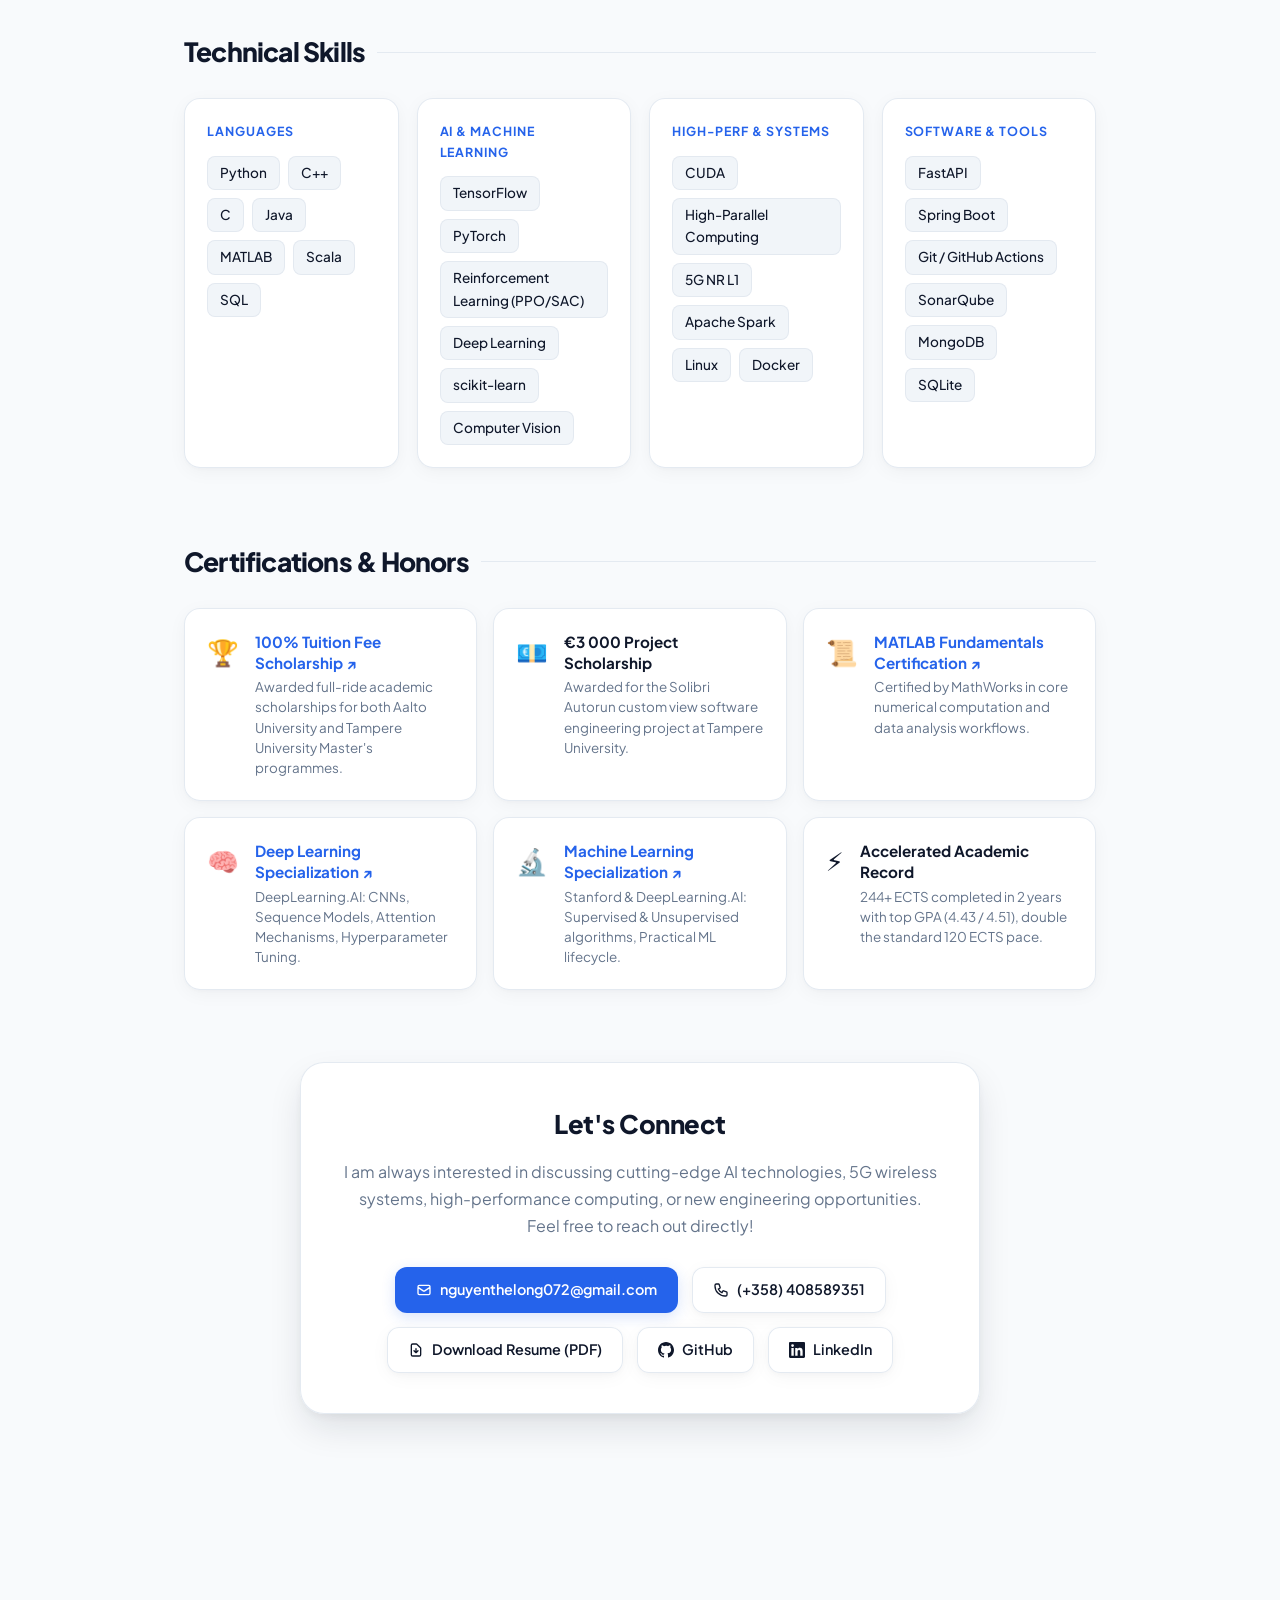
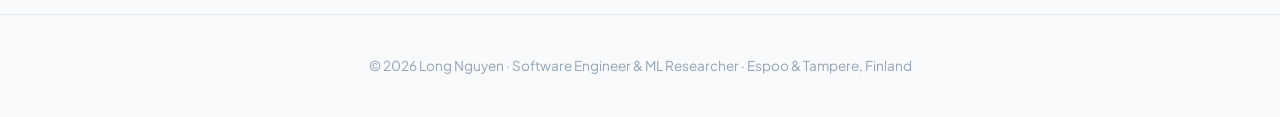
==== commit 25a097eb: "refactor: separate into modular HTML, CSS, and JavaScript files" ====
--- a/index.html
+++ b/index.html
@@ -11,745 +11,11 @@
   <link rel="preconnect" href="https://fonts.gstatic.com" crossorigin />
   <link href="https://fonts.googleapis.com/css2?family=Plus+Jakarta+Sans:wght@300;400;500;600;700;800&family=JetBrains+Mono:wght@400;500&display=swap" rel="stylesheet" />
 
-  <style>
-    /* ─── CSS Variables & Themes ─── */
-    :root {
-      --font-main: 'Plus Jakarta Sans', system-ui, -apple-system, sans-serif;
-      --font-mono: 'JetBrains Mono', monospace;
-
-      /* Light Theme (Default) */
-      --bg-base: #f8fafc;
-      --bg-subtle: #f1f5f9;
-      --surface: rgba(255, 255, 255, 0.85);
-      --surface-card: rgba(255, 255, 255, 0.9);
-      --surface-hover: rgba(255, 255, 255, 1);
-      --border: rgba(226, 232, 240, 0.9);
-      --border-accent: rgba(37, 99, 235, 0.25);
-      --text-main: #0f172a;
-      --text-muted: #64748b;
-      --text-soft: #94a3b8;
-      --accent: #2563eb;
-      --accent-rgb: 37, 99, 235;
-      --accent-hover: #1d4ed8;
-      --accent-light: rgba(37, 99, 235, 0.08);
-      --accent-glow: rgba(37, 99, 235, 0.18);
-      --tag-bg: #f1f5f9;
-      --tag-text: #475569;
-      --card-shadow: 0 4px 20px -2px rgba(15, 23, 42, 0.05), 0 2px 6px -1px rgba(15, 23, 42, 0.03);
-      --card-shadow-hover: 0 16px 36px -4px rgba(15, 23, 42, 0.12), 0 4px 12px -2px rgba(15, 23, 42, 0.06);
-      --timeline-line: #e2e8f0;
-      --dot-bg: #2563eb;
-    }
-
-    [data-theme="dark"] {
-      --bg-base: #0b0f19;
-      --bg-subtle: #111827;
-      --surface: rgba(17, 24, 39, 0.75);
-      --surface-card: rgba(17, 24, 39, 0.85);
-      --surface-hover: rgba(26, 36, 56, 0.95);
-      --border: rgba(51, 65, 85, 0.6);
-      --border-accent: rgba(96, 165, 250, 0.35);
-      --text-main: #f8fafc;
-      --text-muted: #94a3b8;
-      --text-soft: #64748b;
-      --accent: #3b82f6;
-      --accent-rgb: 59, 130, 246;
-      --accent-hover: #60a5fa;
-      --accent-light: rgba(59, 130, 246, 0.15);
-      --accent-glow: rgba(59, 130, 246, 0.35);
-      --tag-bg: rgba(30, 41, 59, 0.8);
-      --tag-text: #cbd5e1;
-      --card-shadow: 0 4px 24px -2px rgba(0, 0, 0, 0.4);
-      --card-shadow-hover: 0 20px 40px -4px rgba(0, 0, 0, 0.6), 0 0 24px rgba(59, 130, 246, 0.15);
-      --timeline-line: #1e293b;
-      --dot-bg: #3b82f6;
-    }
-
-    /* ─── Global Reset & Base ─── */
-    *, *::before, *::after { box-sizing: border-box; margin: 0; padding: 0; }
-    html { scroll-behavior: smooth; }
-    body {
-      font-family: var(--font-main);
-      background-color: var(--bg-base);
-      color: var(--text-main);
-      line-height: 1.65;
-      font-size: 16px;
-      transition: background-color 0.3s ease, color 0.3s ease;
-      position: relative;
-      overflow-x: hidden;
-    }
-
-    /* Ambient background gradient orbs */
-    .ambient-glow {
-      position: fixed;
-      top: -150px;
-      left: 50%;
-      transform: translateX(-50%);
-      width: 800px;
-      height: 450px;
-      background: radial-gradient(circle, rgba(var(--accent-rgb), 0.12) 0%, rgba(var(--accent-rgb), 0) 70%);
-      pointer-events: none;
-      z-index: 0;
-      filter: blur(40px);
-    }
-
-    a { color: var(--accent); text-decoration: none; transition: all 0.2s ease; }
-    a:hover { color: var(--accent-hover); }
-
-    /* ─── Navbar ─── */
-    nav {
-      position: sticky;
-      top: 0;
-      z-index: 999;
-      background: var(--surface);
-      backdrop-filter: blur(16px);
-      -webkit-backdrop-filter: blur(16px);
-      border-bottom: 1px solid var(--border);
-      transition: all 0.3s ease;
-    }
-    .nav-container {
-      max-width: 960px;
-      margin: 0 auto;
-      padding: 0 24px;
-      height: 64px;
-      display: flex;
-      align-items: center;
-      justify-content: space-between;
-    }
-    .brand {
-      font-weight: 800;
-      font-size: 1.1rem;
-      letter-spacing: -0.02em;
-      color: var(--text-main);
-      display: flex;
-      align-items: center;
-      gap: 8px;
-    }
-    .brand-dot {
-      width: 8px;
-      height: 8px;
-      border-radius: 50%;
-      background: var(--accent);
-      box-shadow: 0 0 10px var(--accent);
-    }
-    .nav-menu {
-      display: flex;
-      align-items: center;
-      gap: 22px;
-      list-style: none;
-    }
-    .nav-menu a {
-      color: var(--text-muted);
-      font-weight: 500;
-      font-size: 0.9rem;
-      padding: 6px 10px;
-      border-radius: 8px;
-      transition: all 0.2s ease;
-    }
-    .nav-menu a:hover {
-      color: var(--accent);
-      background: var(--accent-light);
-    }
-
-    /* Theme Toggle Button */
-    .theme-toggle {
-      background: var(--surface-card);
-      border: 1px solid var(--border);
-      color: var(--text-main);
-      width: 38px;
-      height: 38px;
-      border-radius: 10px;
-      display: flex;
-      align-items: center;
-      justify-content: center;
-      cursor: pointer;
-      transition: all 0.2s ease;
-      box-shadow: var(--card-shadow);
-    }
-    .theme-toggle:hover {
-      border-color: var(--accent);
-      transform: scale(1.05);
-      background: var(--accent-light);
-    }
-    .theme-toggle svg { width: 18px; height: 18px; }
-
-    /* ─── Main Content ─── */
-    main {
-      max-width: 960px;
-      margin: 0 auto;
-      padding: 40px 24px 100px;
-      position: relative;
-      z-index: 1;
-    }
-    section {
-      padding-top: 72px;
-    }
-
-    /* Section Headers */
-    .section-title {
-      font-size: 1.65rem;
-      font-weight: 800;
-      letter-spacing: -0.03em;
-      margin-bottom: 24px;
-      display: flex;
-      align-items: center;
-      gap: 12px;
-      color: var(--text-main);
-    }
-    .section-title::after {
-      content: '';
-      flex: 1;
-      height: 1px;
-      background: var(--border);
-    }
-    .section-subtitle {
-      color: var(--text-muted);
-      font-size: 0.95rem;
-      margin-top: -16px;
-      margin-bottom: 28px;
-    }
-
-    /* ─── Hero Section ─── */
-    .hero {
-      display: grid;
-      grid-template-columns: 1fr 200px;
-      gap: 48px;
-      align-items: center;
-      padding-top: 40px;
-    }
-    .badge-status {
-      display: inline-flex;
-      align-items: center;
-      gap: 8px;
-      padding: 6px 14px;
-      border-radius: 999px;
-      background: var(--accent-light);
-      border: 1px solid var(--border-accent);
-      color: var(--accent);
-      font-size: 0.82rem;
-      font-weight: 600;
-      margin-bottom: 18px;
-    }
-    .badge-pulse {
-      width: 8px;
-      height: 8px;
-      border-radius: 50%;
-      background: #10b981;
-      box-shadow: 0 0 0 0 rgba(16, 185, 129, 0.7);
-      animation: pulse 2s infinite;
-    }
-    @keyframes pulse {
-      0% { box-shadow: 0 0 0 0 rgba(16, 185, 129, 0.6); }
-      70% { box-shadow: 0 0 0 8px rgba(16, 185, 129, 0); }
-      100% { box-shadow: 0 0 0 0 rgba(16, 185, 129, 0); }
-    }
-    .hero-name {
-      font-size: 2.85rem;
-      font-weight: 800;
-      letter-spacing: -0.035em;
-      line-height: 1.15;
-      margin-bottom: 8px;
-      background: linear-gradient(135deg, var(--text-main) 40%, var(--accent) 100%);
-      -webkit-background-clip: text;
-      -webkit-text-fill-color: transparent;
-    }
-    .hero-role {
-      font-size: 1.15rem;
-      font-weight: 600;
-      color: var(--accent);
-      margin-bottom: 18px;
-      display: flex;
-      align-items: center;
-      gap: 10px;
-      flex-wrap: wrap;
-    }
-    .hero-role span.sep { color: var(--text-soft); }
-    .hero-bio {
-      color: var(--text-muted);
-      font-size: 1.02rem;
-      line-height: 1.8;
-      max-width: 620px;
-      margin-bottom: 28px;
-    }
-
-    /* Buttons */
-    .btn-group {
-      display: flex;
-      flex-wrap: wrap;
-      gap: 12px;
-    }
-    .btn {
-      display: inline-flex;
-      align-items: center;
-      gap: 8px;
-      padding: 10px 20px;
-      border-radius: 12px;
-      font-size: 0.9rem;
-      font-weight: 600;
-      transition: all 0.25s cubic-bezier(0.16, 1, 0.3, 1);
-      border: 1px solid transparent;
-      cursor: pointer;
-    }
-    .btn-primary {
-      background: var(--accent);
-      color: #ffffff !important;
-      box-shadow: 0 4px 14px var(--accent-glow);
-    }
-    .btn-primary:hover {
-      background: var(--accent-hover);
-      transform: translateY(-2px);
-      box-shadow: 0 6px 20px var(--accent-glow);
-    }
-    .btn-secondary {
-      background: var(--surface-card);
-      color: var(--text-main);
-      border-color: var(--border);
-      box-shadow: var(--card-shadow);
-    }
-    .btn-secondary:hover {
-      border-color: var(--accent);
-      background: var(--surface-hover);
-      transform: translateY(-2px);
-      color: var(--accent);
-    }
-    .btn svg { width: 16px; height: 16px; }
-
-    /* Portrait Photo Container */
-    .avatar-wrapper {
-      position: relative;
-      width: 190px;
-      height: 240px;
-      margin: 0 auto;
-    }
-    .avatar-glow {
-      position: absolute;
-      inset: -6px;
-      border-radius: 24px;
-      background: linear-gradient(135deg, var(--accent), #8b5cf6);
-      opacity: 0.35;
-      filter: blur(14px);
-      transition: opacity 0.3s ease;
-    }
-    .avatar-wrapper:hover .avatar-glow {
-      opacity: 0.6;
-    }
-    .avatar-img {
-      position: relative;
-      width: 100%;
-      height: 100%;
-      border-radius: 20px;
-      object-fit: cover;
-      object-position: center top;
-      border: 2px solid var(--border);
-      box-shadow: var(--card-shadow-hover);
-      background: var(--surface-card);
-      transition: transform 0.3s ease, border-color 0.3s ease;
-    }
-    .avatar-wrapper:hover .avatar-img {
-      transform: translateY(-3px);
-      border-color: var(--accent);
-    }
-
-    /* ─── Highlights / Stat Cards ─── */
-    .stats-grid {
-      display: grid;
-      grid-template-columns: repeat(auto-fit, minmax(210px, 1fr));
-      gap: 16px;
-      margin-top: 36px;
-    }
-    .stat-card {
-      background: var(--surface-card);
-      backdrop-filter: blur(10px);
-      -webkit-backdrop-filter: blur(10px);
-      border: 1px solid var(--border);
-      border-radius: 16px;
-      padding: 20px;
-      box-shadow: var(--card-shadow);
-      transition: all 0.25s ease;
-      position: relative;
-      overflow: hidden;
-    }
-    .stat-card:hover {
-      border-color: var(--border-accent);
-      transform: translateY(-3px);
-      box-shadow: var(--card-shadow-hover);
-    }
-    .stat-card::before {
-      content: '';
-      position: absolute;
-      top: 0; left: 0; right: 0; height: 3px;
-      background: linear-gradient(90deg, var(--accent), transparent);
-      opacity: 0;
-      transition: opacity 0.25s ease;
-    }
-    .stat-card:hover::before { opacity: 1; }
-    .stat-label {
-      font-size: 0.75rem;
-      font-weight: 700;
-      text-transform: uppercase;
-      letter-spacing: 0.08em;
-      color: var(--text-soft);
-      margin-bottom: 6px;
-    }
-    .stat-val {
-      font-size: 1.05rem;
-      font-weight: 700;
-      color: var(--text-main);
-    }
-    .stat-sub {
-      font-size: 0.8rem;
-      color: var(--text-muted);
-      margin-top: 4px;
-    }
-
-    /* ─── About Section ─── */
-    .about-card {
-      background: var(--surface-card);
-      backdrop-filter: blur(12px);
-      border: 1px solid var(--border);
-      border-radius: 20px;
-      padding: 32px;
-      box-shadow: var(--card-shadow);
-      font-size: 1rem;
-      color: var(--text-muted);
-      line-height: 1.85;
-    }
-    .about-card p + p { margin-top: 16px; }
-    .about-card strong { color: var(--text-main); }
-
-    /* ─── Experience Timeline ─── */
-    .timeline {
-      position: relative;
-      padding-left: 28px;
-    }
-    .timeline::before {
-      content: '';
-      position: absolute;
-      top: 12px;
-      bottom: 24px;
-      left: 7px;
-      width: 2px;
-      background: var(--timeline-line);
-    }
-    .timeline-item {
-      position: relative;
-      margin-bottom: 36px;
-    }
-    .timeline-item:last-child { margin-bottom: 0; }
-    .timeline-dot {
-      position: absolute;
-      left: -28px;
-      top: 6px;
-      width: 16px;
-      height: 16px;
-      border-radius: 50%;
-      background: var(--bg-base);
-      border: 3px solid var(--dot-bg);
-      box-shadow: 0 0 0 4px var(--bg-base);
-      transition: all 0.2s ease;
-    }
-    .timeline-item:hover .timeline-dot {
-      background: var(--accent);
-      transform: scale(1.2);
-    }
-    .timeline-content {
-      background: var(--surface-card);
-      backdrop-filter: blur(10px);
-      border: 1px solid var(--border);
-      border-radius: 16px;
-      padding: 24px;
-      box-shadow: var(--card-shadow);
-      transition: all 0.25s ease;
-    }
-    .timeline-content:hover {
-      border-color: var(--border-accent);
-      box-shadow: var(--card-shadow-hover);
-      transform: translateY(-2px);
-    }
-    .timeline-header {
-      display: flex;
-      justify-content: space-between;
-      align-items: flex-start;
-      margin-bottom: 6px;
-      flex-wrap: wrap;
-      gap: 8px;
-    }
-    .timeline-role {
-      font-size: 1.1rem;
-      font-weight: 700;
-      color: var(--text-main);
-    }
-    .timeline-date {
-      font-size: 0.8rem;
-      font-weight: 600;
-      font-family: var(--font-mono);
-      background: var(--tag-bg);
-      color: var(--accent);
-      padding: 4px 10px;
-      border-radius: 8px;
-      border: 1px solid var(--border);
-    }
-    .timeline-company {
-      font-size: 0.95rem;
-      font-weight: 600;
-      color: var(--accent);
-      margin-bottom: 12px;
-    }
-    .timeline-body {
-      color: var(--text-muted);
-      font-size: 0.92rem;
-      line-height: 1.7;
-    }
-    .timeline-body ul {
-      margin-left: 20px;
-      margin-top: 6px;
-    }
-    .timeline-body li { margin-bottom: 6px; }
-
-    /* ─── Project Timeline Links ─── */
-    .project-actions {
-      display: flex;
-      flex-wrap: wrap;
-      align-items: center;
-      gap: 12px;
-      margin-top: 16px;
-      padding-top: 14px;
-      border-top: 1px solid var(--border);
-    }
-    .project-btn {
-      display: inline-flex;
-      align-items: center;
-      gap: 6px;
-      padding: 6px 14px;
-      border-radius: 8px;
-      font-size: 0.84rem;
-      font-weight: 600;
-      background: var(--surface);
-      color: var(--accent);
-      border: 1px solid var(--border);
-      transition: all 0.2s ease;
-    }
-    .project-btn:hover {
-      background: var(--accent-light);
-      border-color: var(--accent);
-      transform: translateY(-1px);
-    }
-    .project-btn.primary {
-      background: var(--accent);
-      color: #fff !important;
-      border-color: var(--accent);
-    }
-    .project-btn.primary:hover {
-      background: var(--accent-hover);
-    }
-    .timeline-badge {
-      display: inline-block;
-      font-size: 0.72rem;
-      font-weight: 700;
-      text-transform: uppercase;
-      letter-spacing: 0.05em;
-      padding: 2px 8px;
-      border-radius: 999px;
-      background: var(--accent-light);
-      color: var(--accent);
-      border: 1px solid var(--border-accent);
-      margin-left: 8px;
-      vertical-align: middle;
-    }
-
-    /* ─── Education Section ─── */
-    .edu-grid {
-      display: grid;
-      grid-template-columns: repeat(auto-fit, minmax(280px, 1fr));
-      gap: 20px;
-    }
-    .edu-card {
-      background: var(--surface-card);
-      backdrop-filter: blur(10px);
-      border: 1px solid var(--border);
-      border-radius: 18px;
-      padding: 24px;
-      box-shadow: var(--card-shadow);
-      transition: all 0.25s ease;
-    }
-    .edu-card:hover {
-      border-color: var(--border-accent);
-      transform: translateY(-3px);
-      box-shadow: var(--card-shadow-hover);
-    }
-    .edu-school {
-      font-size: 0.85rem;
-      font-weight: 700;
-      color: var(--accent);
-      text-transform: uppercase;
-      letter-spacing: 0.05em;
-      margin-bottom: 4px;
-    }
-    .edu-degree {
-      font-size: 1.05rem;
-      font-weight: 700;
-      color: var(--text-main);
-      margin-bottom: 8px;
-    }
-    .edu-meta {
-      font-size: 0.88rem;
-      color: var(--text-muted);
-      line-height: 1.6;
-      margin-bottom: 12px;
-    }
-    .edu-gpa {
-      display: inline-block;
-      font-size: 0.8rem;
-      font-weight: 700;
-      font-family: var(--font-mono);
-      background: #ecfdf5;
-      color: #059669;
-      padding: 3px 10px;
-      border-radius: 6px;
-      border: 1px solid #a7f3d0;
-    }
-    [data-theme="dark"] .edu-gpa {
-      background: rgba(16, 185, 129, 0.15);
-      color: #34d399;
-      border-color: rgba(16, 185, 129, 0.3);
-    }
-
-    /* ─── Skills Section ─── */
-    .skills-grid {
-      display: grid;
-      grid-template-columns: repeat(auto-fit, minmax(210px, 1fr));
-      gap: 18px;
-    }
-    .skill-card {
-      background: var(--surface-card);
-      border: 1px solid var(--border);
-      border-radius: 16px;
-      padding: 22px;
-      box-shadow: var(--card-shadow);
-      transition: all 0.2s ease;
-    }
-    .skill-card:hover {
-      border-color: var(--border-accent);
-      transform: translateY(-2px);
-    }
-    .skill-cat {
-      font-size: 0.78rem;
-      font-weight: 700;
-      text-transform: uppercase;
-      letter-spacing: 0.08em;
-      color: var(--accent);
-      margin-bottom: 14px;
-    }
-    .skill-list {
-      display: flex;
-      flex-wrap: wrap;
-      gap: 8px;
-    }
-    .skill-pill {
-      font-size: 0.85rem;
-      font-weight: 500;
-      padding: 5px 12px;
-      border-radius: 8px;
-      background: var(--tag-bg);
-      color: var(--text-main);
-      border: 1px solid var(--border);
-    }
-
-    /* ─── Achievements Section ─── */
-    .ach-grid {
-      display: grid;
-      grid-template-columns: repeat(auto-fit, minmax(260px, 1fr));
-      gap: 16px;
-    }
-    .ach-card {
-      background: var(--surface-card);
-      border: 1px solid var(--border);
-      border-radius: 16px;
-      padding: 22px;
-      box-shadow: var(--card-shadow);
-      display: flex;
-      gap: 16px;
-      align-items: flex-start;
-      transition: all 0.2s ease;
-    }
-    .ach-card:hover {
-      border-color: var(--border-accent);
-      transform: translateY(-2px);
-      box-shadow: var(--card-shadow-hover);
-    }
-    .ach-icon {
-      font-size: 1.6rem;
-      flex-shrink: 0;
-    }
-    .ach-title {
-      font-size: 0.95rem;
-      font-weight: 700;
-      color: var(--text-main);
-      margin-bottom: 4px;
-      line-height: 1.4;
-    }
-    .ach-desc {
-      font-size: 0.84rem;
-      color: var(--text-muted);
-      line-height: 1.5;
-    }
-
-    /* ─── Contact Section ─── */
-    .contact-card {
-      background: var(--surface-card);
-      backdrop-filter: blur(12px);
-      border: 1px solid var(--border);
-      border-radius: 24px;
-      padding: 40px;
-      box-shadow: var(--card-shadow-hover);
-      text-align: center;
-      max-width: 680px;
-      margin: 0 auto;
-    }
-    .contact-card h3 {
-      font-size: 1.6rem;
-      font-weight: 800;
-      letter-spacing: -0.02em;
-      margin-bottom: 12px;
-    }
-    .contact-card p {
-      color: var(--text-muted);
-      font-size: 1rem;
-      margin-bottom: 28px;
-      line-height: 1.7;
-    }
-    .contact-actions {
-      display: flex;
-      justify-content: center;
-      flex-wrap: wrap;
-      gap: 14px;
-    }
-
-    /* ─── Footer ─── */
-    footer {
-      border-top: 1px solid var(--border);
-      text-align: center;
-      padding: 40px 24px;
-      color: var(--text-soft);
-      font-size: 0.85rem;
-      margin-top: 80px;
-    }
-
-    /* ─── Responsive Media Queries ─── */
-    @media (max-width: 768px) {
-      .hero {
-        grid-template-columns: 1fr;
-        text-align: center;
-        gap: 32px;
-      }
-      .avatar-wrapper { order: -1; width: 160px; height: 200px; }
-      .hero-bio { margin-left: auto; margin-right: auto; }
-      .btn-group { justify-content: center; }
-      .badge-status { margin-left: auto; margin-right: auto; }
-      .hero-role { justify-content: center; }
-      .nav-menu { display: none; } /* Mobile nav simplified */
-    }
-  </style>
+  <!-- External Stylesheet -->
+  <link rel="stylesheet" href="style.css" />
+
+  <!-- External JavaScript -->
+  <script src="script.js" defer></script>
 </head>
 <body>
 
@@ -1363,35 +629,5 @@
     <p>© 2026 Long Nguyen · Software Engineer &amp; ML Researcher · Espoo &amp; Tampere, Finland</p>
   </footer>
 
-  <!-- Theme Toggle Script -->
-  <script>
-    const themeToggleBtn = document.getElementById('themeToggle');
-    const sunIcon = document.getElementById('sunIcon');
-    const moonIcon = document.getElementById('moonIcon');
-    const htmlElem = document.documentElement;
-
-    // Check system preference or localStorage
-    const savedTheme = localStorage.getItem('theme') || (window.matchMedia('(prefers-color-scheme: dark)').matches ? 'dark' : 'light');
-    setTheme(savedTheme);
-
-    themeToggleBtn.addEventListener('click', () => {
-      const currentTheme = htmlElem.getAttribute('data-theme');
-      const newTheme = currentTheme === 'dark' ? 'light' : 'dark';
-      setTheme(newTheme);
-    });
-
-    function setTheme(theme) {
-      htmlElem.setAttribute('data-theme', theme);
-      localStorage.setItem('theme', theme);
-      if (theme === 'dark') {
-        sunIcon.style.display = 'block';
-        moonIcon.style.display = 'none';
-      } else {
-        sunIcon.style.display = 'none';
-        moonIcon.style.display = 'block';
-      }
-    }
-  </script>
-
 </body>
 </html>
--- a/style.css
+++ b/style.css
@@ -0,0 +1,755 @@
+/* ─── CSS Variables & Themes ─── */
+:root {
+  --font-main: 'Plus Jakarta Sans', system-ui, -apple-system, sans-serif;
+  --font-mono: 'JetBrains Mono', monospace;
+
+  /* Light Theme (Default) */
+  --bg-base: #f8fafc;
+  --bg-subtle: #f1f5f9;
+  --surface: rgba(255, 255, 255, 0.85);
+  --surface-card: rgba(255, 255, 255, 0.9);
+  --surface-hover: rgba(255, 255, 255, 1);
+  --border: rgba(226, 232, 240, 0.9);
+  --border-accent: rgba(37, 99, 235, 0.25);
+  --text-main: #0f172a;
+  --text-muted: #64748b;
+  --text-soft: #94a3b8;
+  --accent: #2563eb;
+  --accent-rgb: 37, 99, 235;
+  --accent-hover: #1d4ed8;
+  --accent-light: rgba(37, 99, 235, 0.08);
+  --accent-glow: rgba(37, 99, 235, 0.18);
+  --tag-bg: #f1f5f9;
+  --tag-text: #475569;
+  --card-shadow: 0 4px 20px -2px rgba(15, 23, 42, 0.05), 0 2px 6px -1px rgba(15, 23, 42, 0.03);
+  --card-shadow-hover: 0 16px 36px -4px rgba(15, 23, 42, 0.12), 0 4px 12px -2px rgba(15, 23, 42, 0.06);
+  --timeline-line: #e2e8f0;
+  --dot-bg: #2563eb;
+}
+
+[data-theme="dark"] {
+  --bg-base: #0b0f19;
+  --bg-subtle: #111827;
+  --surface: rgba(17, 24, 39, 0.75);
+  --surface-card: rgba(17, 24, 39, 0.85);
+  --surface-hover: rgba(26, 36, 56, 0.95);
+  --border: rgba(51, 65, 85, 0.6);
+  --border-accent: rgba(96, 165, 250, 0.35);
+  --text-main: #f8fafc;
+  --text-muted: #94a3b8;
+  --text-soft: #64748b;
+  --accent: #3b82f6;
+  --accent-rgb: 59, 130, 246;
+  --accent-hover: #60a5fa;
+  --accent-light: rgba(59, 130, 246, 0.15);
+  --accent-glow: rgba(59, 130, 246, 0.35);
+  --tag-bg: rgba(30, 41, 59, 0.8);
+  --tag-text: #cbd5e1;
+  --card-shadow: 0 4px 24px -2px rgba(0, 0, 0, 0.4);
+  --card-shadow-hover: 0 20px 40px -4px rgba(0, 0, 0, 0.6), 0 0 24px rgba(59, 130, 246, 0.15);
+  --timeline-line: #1e293b;
+  --dot-bg: #3b82f6;
+}
+
+/* ─── Global Reset & Base ─── */
+*, *::before, *::after { box-sizing: border-box; margin: 0; padding: 0; }
+html { scroll-behavior: smooth; }
+body {
+  font-family: var(--font-main);
+  background-color: var(--bg-base);
+  color: var(--text-main);
+  line-height: 1.65;
+  font-size: 16px;
+  transition: background-color 0.3s ease, color 0.3s ease;
+  position: relative;
+  overflow-x: hidden;
+}
+
+/* Ambient background gradient orbs */
+.ambient-glow {
+  position: fixed;
+  top: -150px;
+  left: 50%;
+  transform: translateX(-50%);
+  width: 800px;
+  height: 450px;
+  background: radial-gradient(circle, rgba(var(--accent-rgb), 0.12) 0%, rgba(var(--accent-rgb), 0) 70%);
+  pointer-events: none;
+  z-index: 0;
+  filter: blur(40px);
+}
+
+a { color: var(--accent); text-decoration: none; transition: all 0.2s ease; }
+a:hover { color: var(--accent-hover); }
+
+/* ─── Navbar ─── */
+nav {
+  position: sticky;
+  top: 0;
+  z-index: 999;
+  background: var(--surface);
+  backdrop-filter: blur(16px);
+  -webkit-backdrop-filter: blur(16px);
+  border-bottom: 1px solid var(--border);
+  transition: all 0.3s ease;
+}
+.nav-container {
+  max-width: 960px;
+  margin: 0 auto;
+  padding: 0 24px;
+  height: 64px;
+  display: flex;
+  align-items: center;
+  justify-content: space-between;
+}
+.brand {
+  font-weight: 800;
+  font-size: 1.1rem;
+  letter-spacing: -0.02em;
+  color: var(--text-main);
+  display: flex;
+  align-items: center;
+  gap: 8px;
+}
+.brand-dot {
+  width: 8px;
+  height: 8px;
+  border-radius: 50%;
+  background: var(--accent);
+  box-shadow: 0 0 10px var(--accent);
+}
+.nav-menu {
+  display: flex;
+  align-items: center;
+  gap: 22px;
+  list-style: none;
+}
+.nav-menu a {
+  color: var(--text-muted);
+  font-weight: 500;
+  font-size: 0.9rem;
+  padding: 6px 10px;
+  border-radius: 8px;
+  transition: all 0.2s ease;
+}
+.nav-menu a:hover,
+.nav-menu a.active {
+  color: var(--accent);
+  background: var(--accent-light);
+}
+
+/* Theme Toggle Button */
+.theme-toggle {
+  background: var(--surface-card);
+  border: 1px solid var(--border);
+  color: var(--text-main);
+  width: 38px;
+  height: 38px;
+  border-radius: 10px;
+  display: flex;
+  align-items: center;
+  justify-content: center;
+  cursor: pointer;
+  transition: all 0.2s ease;
+  box-shadow: var(--card-shadow);
+}
+.theme-toggle:hover {
+  border-color: var(--accent);
+  transform: scale(1.05);
+  background: var(--accent-light);
+}
+.theme-toggle svg { width: 18px; height: 18px; }
+
+/* ─── Main Content ─── */
+main {
+  max-width: 960px;
+  margin: 0 auto;
+  padding: 40px 24px 100px;
+  position: relative;
+  z-index: 1;
+}
+section {
+  padding-top: 72px;
+}
+
+/* Section Headers */
+.section-title {
+  font-size: 1.65rem;
+  font-weight: 800;
+  letter-spacing: -0.03em;
+  margin-bottom: 24px;
+  display: flex;
+  align-items: center;
+  gap: 12px;
+  color: var(--text-main);
+}
+.section-title::after {
+  content: '';
+  flex: 1;
+  height: 1px;
+  background: var(--border);
+}
+.section-subtitle {
+  color: var(--text-muted);
+  font-size: 0.95rem;
+  margin-top: -16px;
+  margin-bottom: 28px;
+}
+
+/* ─── Hero Section ─── */
+.hero {
+  display: grid;
+  grid-template-columns: 1fr 200px;
+  gap: 48px;
+  align-items: center;
+  padding-top: 40px;
+}
+.badge-status {
+  display: inline-flex;
+  align-items: center;
+  gap: 8px;
+  padding: 6px 14px;
+  border-radius: 999px;
+  background: var(--accent-light);
+  border: 1px solid var(--border-accent);
+  color: var(--accent);
+  font-size: 0.82rem;
+  font-weight: 600;
+  margin-bottom: 18px;
+}
+.badge-pulse {
+  width: 8px;
+  height: 8px;
+  border-radius: 50%;
+  background: #10b981;
+  box-shadow: 0 0 0 0 rgba(16, 185, 129, 0.7);
+  animation: pulse 2s infinite;
+}
+@keyframes pulse {
+  0% { box-shadow: 0 0 0 0 rgba(16, 185, 129, 0.6); }
+  70% { box-shadow: 0 0 0 8px rgba(16, 185, 129, 0); }
+  100% { box-shadow: 0 0 0 0 rgba(16, 185, 129, 0); }
+}
+.hero-name {
+  font-size: 2.85rem;
+  font-weight: 800;
+  letter-spacing: -0.035em;
+  line-height: 1.15;
+  margin-bottom: 8px;
+  background: linear-gradient(135deg, var(--text-main) 40%, var(--accent) 100%);
+  -webkit-background-clip: text;
+  -webkit-text-fill-color: transparent;
+}
+.hero-role {
+  font-size: 1.15rem;
+  font-weight: 600;
+  color: var(--accent);
+  margin-bottom: 18px;
+  display: flex;
+  align-items: center;
+  gap: 10px;
+  flex-wrap: wrap;
+}
+.hero-role span.sep { color: var(--text-soft); }
+.hero-bio {
+  color: var(--text-muted);
+  font-size: 1.02rem;
+  line-height: 1.8;
+  max-width: 620px;
+  margin-bottom: 28px;
+}
+
+/* Buttons */
+.btn-group {
+  display: flex;
+  flex-wrap: wrap;
+  gap: 12px;
+}
+.btn {
+  display: inline-flex;
+  align-items: center;
+  gap: 8px;
+  padding: 10px 20px;
+  border-radius: 12px;
+  font-size: 0.9rem;
+  font-weight: 600;
+  transition: all 0.25s cubic-bezier(0.16, 1, 0.3, 1);
+  border: 1px solid transparent;
+  cursor: pointer;
+}
+.btn-primary {
+  background: var(--accent);
+  color: #ffffff !important;
+  box-shadow: 0 4px 14px var(--accent-glow);
+}
+.btn-primary:hover {
+  background: var(--accent-hover);
+  transform: translateY(-2px);
+  box-shadow: 0 6px 20px var(--accent-glow);
+}
+.btn-secondary {
+  background: var(--surface-card);
+  color: var(--text-main);
+  border-color: var(--border);
+  box-shadow: var(--card-shadow);
+}
+.btn-secondary:hover {
+  border-color: var(--accent);
+  background: var(--surface-hover);
+  transform: translateY(-2px);
+  color: var(--accent);
+}
+.btn svg { width: 16px; height: 16px; }
+
+/* Portrait Photo Container */
+.avatar-wrapper {
+  position: relative;
+  width: 190px;
+  height: 240px;
+  margin: 0 auto;
+}
+.avatar-glow {
+  position: absolute;
+  inset: -6px;
+  border-radius: 24px;
+  background: linear-gradient(135deg, var(--accent), #8b5cf6);
+  opacity: 0.35;
+  filter: blur(14px);
+  transition: opacity 0.3s ease;
+}
+.avatar-wrapper:hover .avatar-glow {
+  opacity: 0.6;
+}
+.avatar-img {
+  position: relative;
+  width: 100%;
+  height: 100%;
+  border-radius: 20px;
+  object-fit: cover;
+  object-position: center top;
+  border: 2px solid var(--border);
+  box-shadow: var(--card-shadow-hover);
+  background: var(--surface-card);
+  transition: transform 0.3s ease, border-color 0.3s ease;
+}
+.avatar-wrapper:hover .avatar-img {
+  transform: translateY(-3px);
+  border-color: var(--accent);
+}
+
+/* ─── Highlights / Stat Cards ─── */
+.stats-grid {
+  display: grid;
+  grid-template-columns: repeat(auto-fit, minmax(210px, 1fr));
+  gap: 16px;
+  margin-top: 36px;
+}
+.stat-card {
+  background: var(--surface-card);
+  backdrop-filter: blur(10px);
+  -webkit-backdrop-filter: blur(10px);
+  border: 1px solid var(--border);
+  border-radius: 16px;
+  padding: 20px;
+  box-shadow: var(--card-shadow);
+  transition: all 0.25s ease;
+  position: relative;
+  overflow: hidden;
+}
+.stat-card:hover {
+  border-color: var(--border-accent);
+  transform: translateY(-3px);
+  box-shadow: var(--card-shadow-hover);
+}
+.stat-card::before {
+  content: '';
+  position: absolute;
+  top: 0; left: 0; right: 0; height: 3px;
+  background: linear-gradient(90deg, var(--accent), transparent);
+  opacity: 0;
+  transition: opacity 0.25s ease;
+}
+.stat-card:hover::before { opacity: 1; }
+.stat-label {
+  font-size: 0.75rem;
+  font-weight: 700;
+  text-transform: uppercase;
+  letter-spacing: 0.08em;
+  color: var(--text-soft);
+  margin-bottom: 6px;
+}
+.stat-val {
+  font-size: 1.05rem;
+  font-weight: 700;
+  color: var(--text-main);
+}
+.stat-sub {
+  font-size: 0.8rem;
+  color: var(--text-muted);
+  margin-top: 4px;
+}
+
+/* ─── About Section ─── */
+.about-card {
+  background: var(--surface-card);
+  backdrop-filter: blur(12px);
+  border: 1px solid var(--border);
+  border-radius: 20px;
+  padding: 32px;
+  box-shadow: var(--card-shadow);
+  font-size: 1rem;
+  color: var(--text-muted);
+  line-height: 1.85;
+}
+.about-card p + p { margin-top: 16px; }
+.about-card strong { color: var(--text-main); }
+
+/* ─── Timeline (Shared for Experience & Projects) ─── */
+.timeline {
+  position: relative;
+  padding-left: 28px;
+}
+.timeline::before {
+  content: '';
+  position: absolute;
+  top: 12px;
+  bottom: 24px;
+  left: 7px;
+  width: 2px;
+  background: var(--timeline-line);
+}
+.timeline-item {
+  position: relative;
+  margin-bottom: 36px;
+}
+.timeline-item:last-child { margin-bottom: 0; }
+.timeline-dot {
+  position: absolute;
+  left: -28px;
+  top: 6px;
+  width: 16px;
+  height: 16px;
+  border-radius: 50%;
+  background: var(--bg-base);
+  border: 3px solid var(--dot-bg);
+  box-shadow: 0 0 0 4px var(--bg-base);
+  transition: all 0.2s ease;
+}
+.timeline-item:hover .timeline-dot {
+  background: var(--accent);
+  transform: scale(1.2);
+}
+.timeline-content {
+  background: var(--surface-card);
+  backdrop-filter: blur(10px);
+  border: 1px solid var(--border);
+  border-radius: 16px;
+  padding: 24px;
+  box-shadow: var(--card-shadow);
+  transition: all 0.25s ease;
+}
+.timeline-content:hover {
+  border-color: var(--border-accent);
+  box-shadow: var(--card-shadow-hover);
+  transform: translateY(-2px);
+}
+.timeline-header {
+  display: flex;
+  justify-content: space-between;
+  align-items: flex-start;
+  margin-bottom: 6px;
+  flex-wrap: wrap;
+  gap: 8px;
+}
+.timeline-role {
+  font-size: 1.1rem;
+  font-weight: 700;
+  color: var(--text-main);
+}
+.timeline-date {
+  font-size: 0.8rem;
+  font-weight: 600;
+  font-family: var(--font-mono);
+  background: var(--tag-bg);
+  color: var(--accent);
+  padding: 4px 10px;
+  border-radius: 8px;
+  border: 1px solid var(--border);
+}
+.timeline-company {
+  font-size: 0.95rem;
+  font-weight: 600;
+  color: var(--accent);
+  margin-bottom: 12px;
+}
+.timeline-body {
+  color: var(--text-muted);
+  font-size: 0.92rem;
+  line-height: 1.7;
+}
+.timeline-body ul {
+  margin-left: 20px;
+  margin-top: 6px;
+}
+.timeline-body li { margin-bottom: 6px; }
+
+/* ─── Tags ─── */
+.tag-list {
+  display: flex;
+  flex-wrap: wrap;
+  gap: 6px;
+}
+.tag {
+  font-size: 0.76rem;
+  font-weight: 500;
+  font-family: var(--font-mono);
+  background: var(--tag-bg);
+  color: var(--tag-text);
+  padding: 4px 10px;
+  border-radius: 6px;
+  border: 1px solid var(--border);
+}
+
+/* ─── Project Timeline Links & Actions ─── */
+.project-actions {
+  display: flex;
+  flex-wrap: wrap;
+  align-items: center;
+  gap: 12px;
+  margin-top: 16px;
+  padding-top: 14px;
+  border-top: 1px solid var(--border);
+}
+.project-btn {
+  display: inline-flex;
+  align-items: center;
+  gap: 6px;
+  padding: 6px 14px;
+  border-radius: 8px;
+  font-size: 0.84rem;
+  font-weight: 600;
+  background: var(--surface);
+  color: var(--accent);
+  border: 1px solid var(--border);
+  transition: all 0.2s ease;
+}
+.project-btn:hover {
+  background: var(--accent-light);
+  border-color: var(--accent);
+  transform: translateY(-1px);
+}
+.project-btn.primary {
+  background: var(--accent);
+  color: #fff !important;
+  border-color: var(--accent);
+}
+.project-btn.primary:hover {
+  background: var(--accent-hover);
+}
+.timeline-badge {
+  display: inline-block;
+  font-size: 0.72rem;
+  font-weight: 700;
+  text-transform: uppercase;
+  letter-spacing: 0.05em;
+  padding: 2px 8px;
+  border-radius: 999px;
+  background: var(--accent-light);
+  color: var(--accent);
+  border: 1px solid var(--border-accent);
+  margin-left: 8px;
+  vertical-align: middle;
+}
+
+/* ─── Education Section ─── */
+.edu-grid {
+  display: grid;
+  grid-template-columns: repeat(auto-fit, minmax(280px, 1fr));
+  gap: 20px;
+}
+.edu-card {
+  background: var(--surface-card);
+  backdrop-filter: blur(10px);
+  border: 1px solid var(--border);
+  border-radius: 18px;
+  padding: 24px;
+  box-shadow: var(--card-shadow);
+  transition: all 0.25s ease;
+}
+.edu-card:hover {
+  border-color: var(--border-accent);
+  transform: translateY(-3px);
+  box-shadow: var(--card-shadow-hover);
+}
+.edu-school {
+  font-size: 0.85rem;
+  font-weight: 700;
+  color: var(--accent);
+  text-transform: uppercase;
+  letter-spacing: 0.05em;
+  margin-bottom: 4px;
+}
+.edu-degree {
+  font-size: 1.05rem;
+  font-weight: 700;
+  color: var(--text-main);
+  margin-bottom: 8px;
+}
+.edu-meta {
+  font-size: 0.88rem;
+  color: var(--text-muted);
+  line-height: 1.6;
+  margin-bottom: 12px;
+}
+.edu-gpa {
+  display: inline-block;
+  font-size: 0.8rem;
+  font-weight: 700;
+  font-family: var(--font-mono);
+  background: #ecfdf5;
+  color: #059669;
+  padding: 3px 10px;
+  border-radius: 6px;
+  border: 1px solid #a7f3d0;
+}
+[data-theme="dark"] .edu-gpa {
+  background: rgba(16, 185, 129, 0.15);
+  color: #34d399;
+  border-color: rgba(16, 185, 129, 0.3);
+}
+
+/* ─── Skills Section ─── */
+.skills-grid {
+  display: grid;
+  grid-template-columns: repeat(auto-fit, minmax(210px, 1fr));
+  gap: 18px;
+}
+.skill-card {
+  background: var(--surface-card);
+  border: 1px solid var(--border);
+  border-radius: 16px;
+  padding: 22px;
+  box-shadow: var(--card-shadow);
+  transition: all 0.2s ease;
+}
+.skill-card:hover {
+  border-color: var(--border-accent);
+  transform: translateY(-2px);
+}
+.skill-cat {
+  font-size: 0.78rem;
+  font-weight: 700;
+  text-transform: uppercase;
+  letter-spacing: 0.08em;
+  color: var(--accent);
+  margin-bottom: 14px;
+}
+.skill-list {
+  display: flex;
+  flex-wrap: wrap;
+  gap: 8px;
+}
+.skill-pill {
+  font-size: 0.85rem;
+  font-weight: 500;
+  padding: 5px 12px;
+  border-radius: 8px;
+  background: var(--tag-bg);
+  color: var(--text-main);
+  border: 1px solid var(--border);
+}
+
+/* ─── Achievements Section ─── */
+.ach-grid {
+  display: grid;
+  grid-template-columns: repeat(auto-fit, minmax(260px, 1fr));
+  gap: 16px;
+}
+.ach-card {
+  background: var(--surface-card);
+  border: 1px solid var(--border);
+  border-radius: 16px;
+  padding: 22px;
+  box-shadow: var(--card-shadow);
+  display: flex;
+  gap: 16px;
+  align-items: flex-start;
+  transition: all 0.2s ease;
+}
+.ach-card:hover {
+  border-color: var(--border-accent);
+  transform: translateY(-2px);
+  box-shadow: var(--card-shadow-hover);
+}
+.ach-icon {
+  font-size: 1.6rem;
+  flex-shrink: 0;
+}
+.ach-title {
+  font-size: 0.95rem;
+  font-weight: 700;
+  color: var(--text-main);
+  margin-bottom: 4px;
+  line-height: 1.4;
+}
+.ach-desc {
+  font-size: 0.84rem;
+  color: var(--text-muted);
+  line-height: 1.5;
+}
+
+/* ─── Contact Section ─── */
+.contact-card {
+  background: var(--surface-card);
+  backdrop-filter: blur(12px);
+  border: 1px solid var(--border);
+  border-radius: 24px;
+  padding: 40px;
+  box-shadow: var(--card-shadow-hover);
+  text-align: center;
+  max-width: 680px;
+  margin: 0 auto;
+}
+.contact-card h3 {
+  font-size: 1.6rem;
+  font-weight: 800;
+  letter-spacing: -0.02em;
+  margin-bottom: 12px;
+}
+.contact-card p {
+  color: var(--text-muted);
+  font-size: 1rem;
+  margin-bottom: 28px;
+  line-height: 1.7;
+}
+.contact-actions {
+  display: flex;
+  justify-content: center;
+  flex-wrap: wrap;
+  gap: 14px;
+}
+
+/* ─── Footer ─── */
+footer {
+  border-top: 1px solid var(--border);
+  text-align: center;
+  padding: 40px 24px;
+  color: var(--text-soft);
+  font-size: 0.85rem;
+  margin-top: 80px;
+}
+
+/* ─── Responsive Media Queries ─── */
+@media (max-width: 768px) {
+  .hero {
+    grid-template-columns: 1fr;
+    text-align: center;
+    gap: 32px;
+  }
+  .avatar-wrapper { order: -1; width: 160px; height: 200px; }
+  .hero-bio { margin-left: auto; margin-right: auto; }
+  .btn-group { justify-content: center; }
+  .badge-status { margin-left: auto; margin-right: auto; }
+  .hero-role { justify-content: center; }
+  .nav-menu { display: none; }
+}
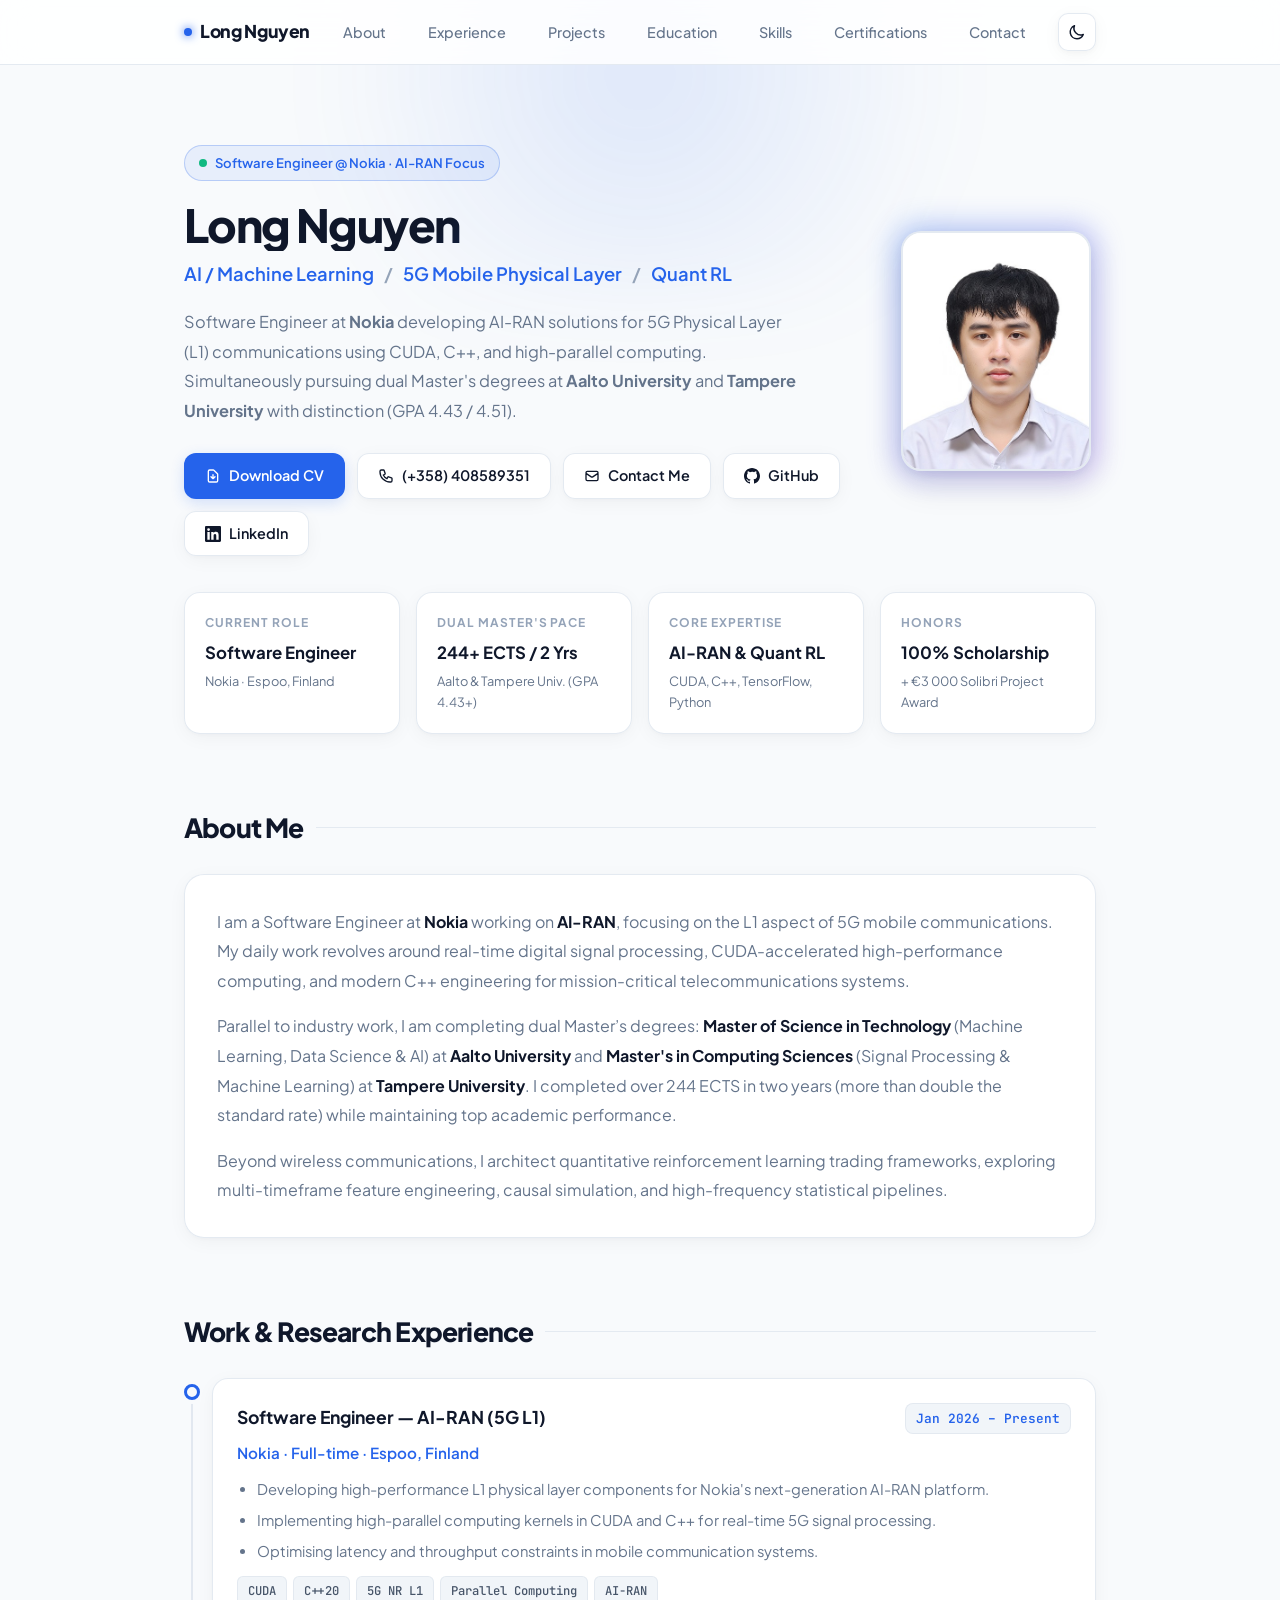
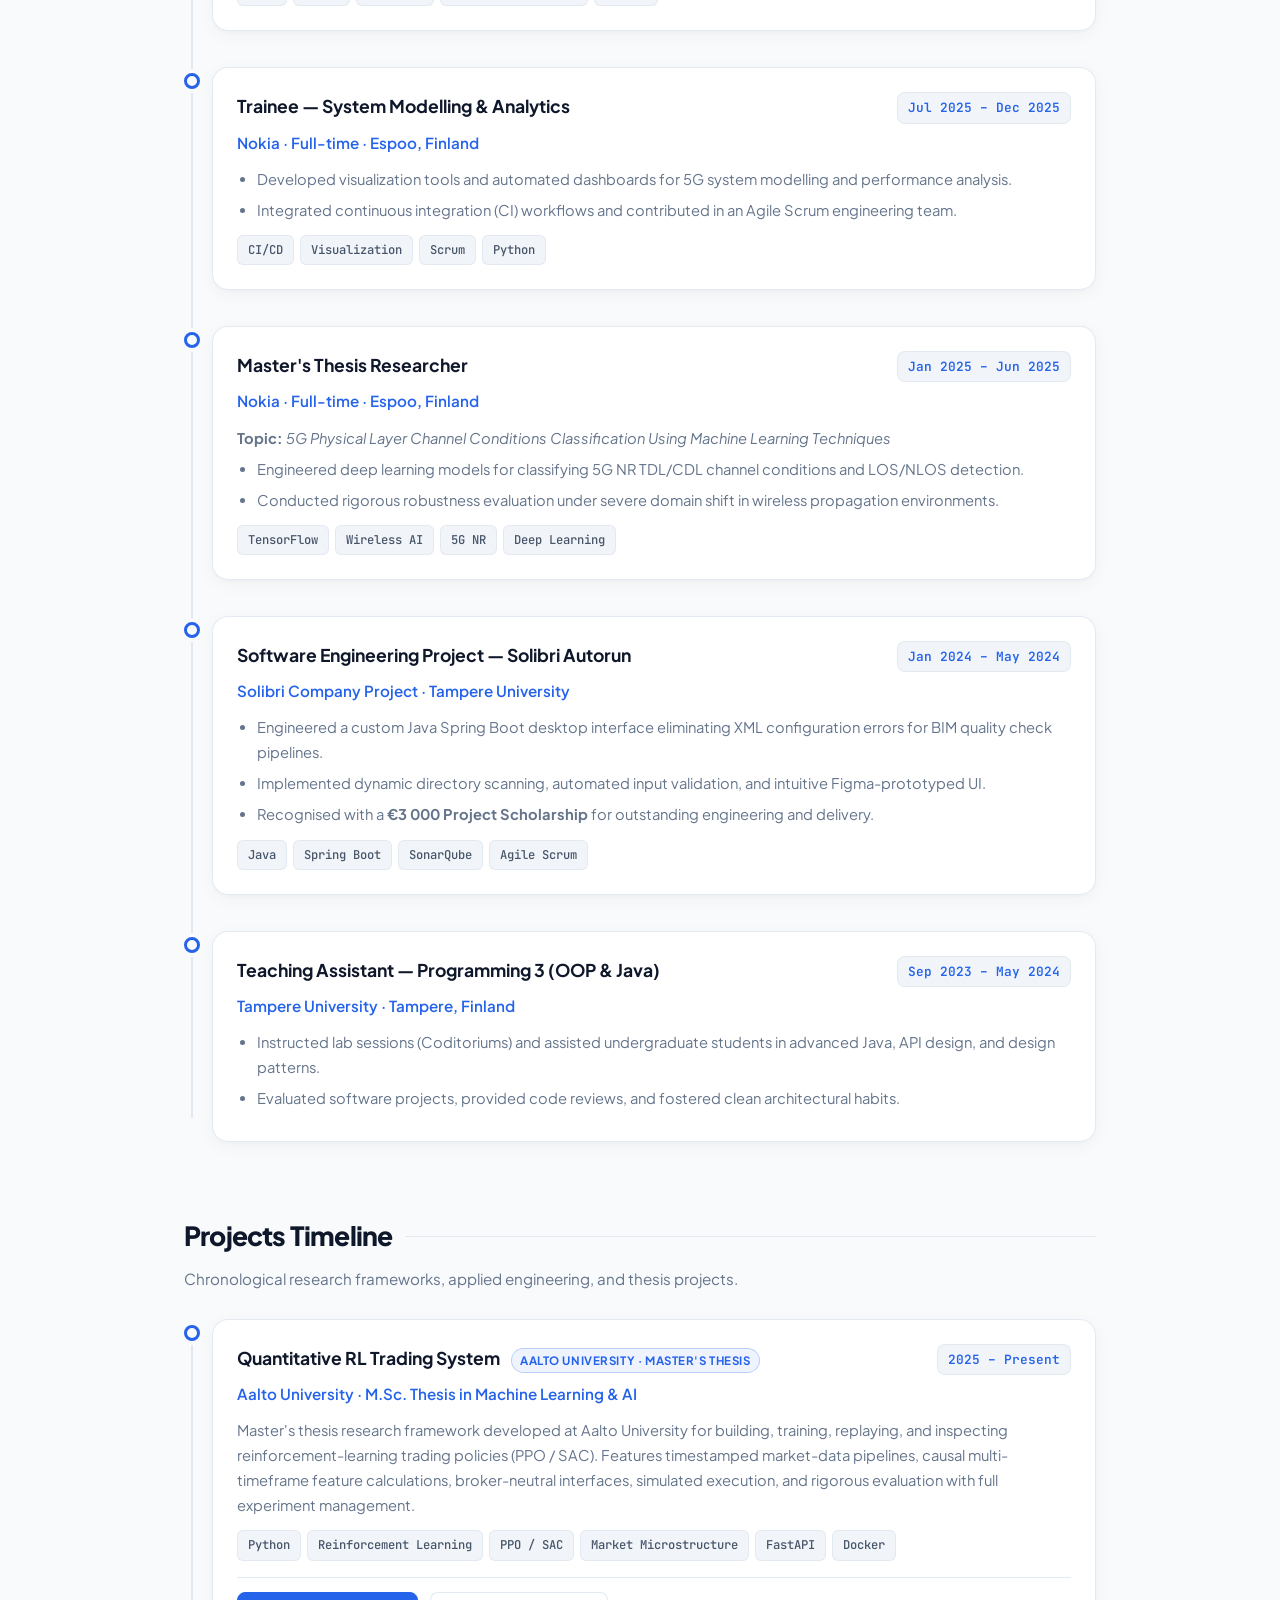
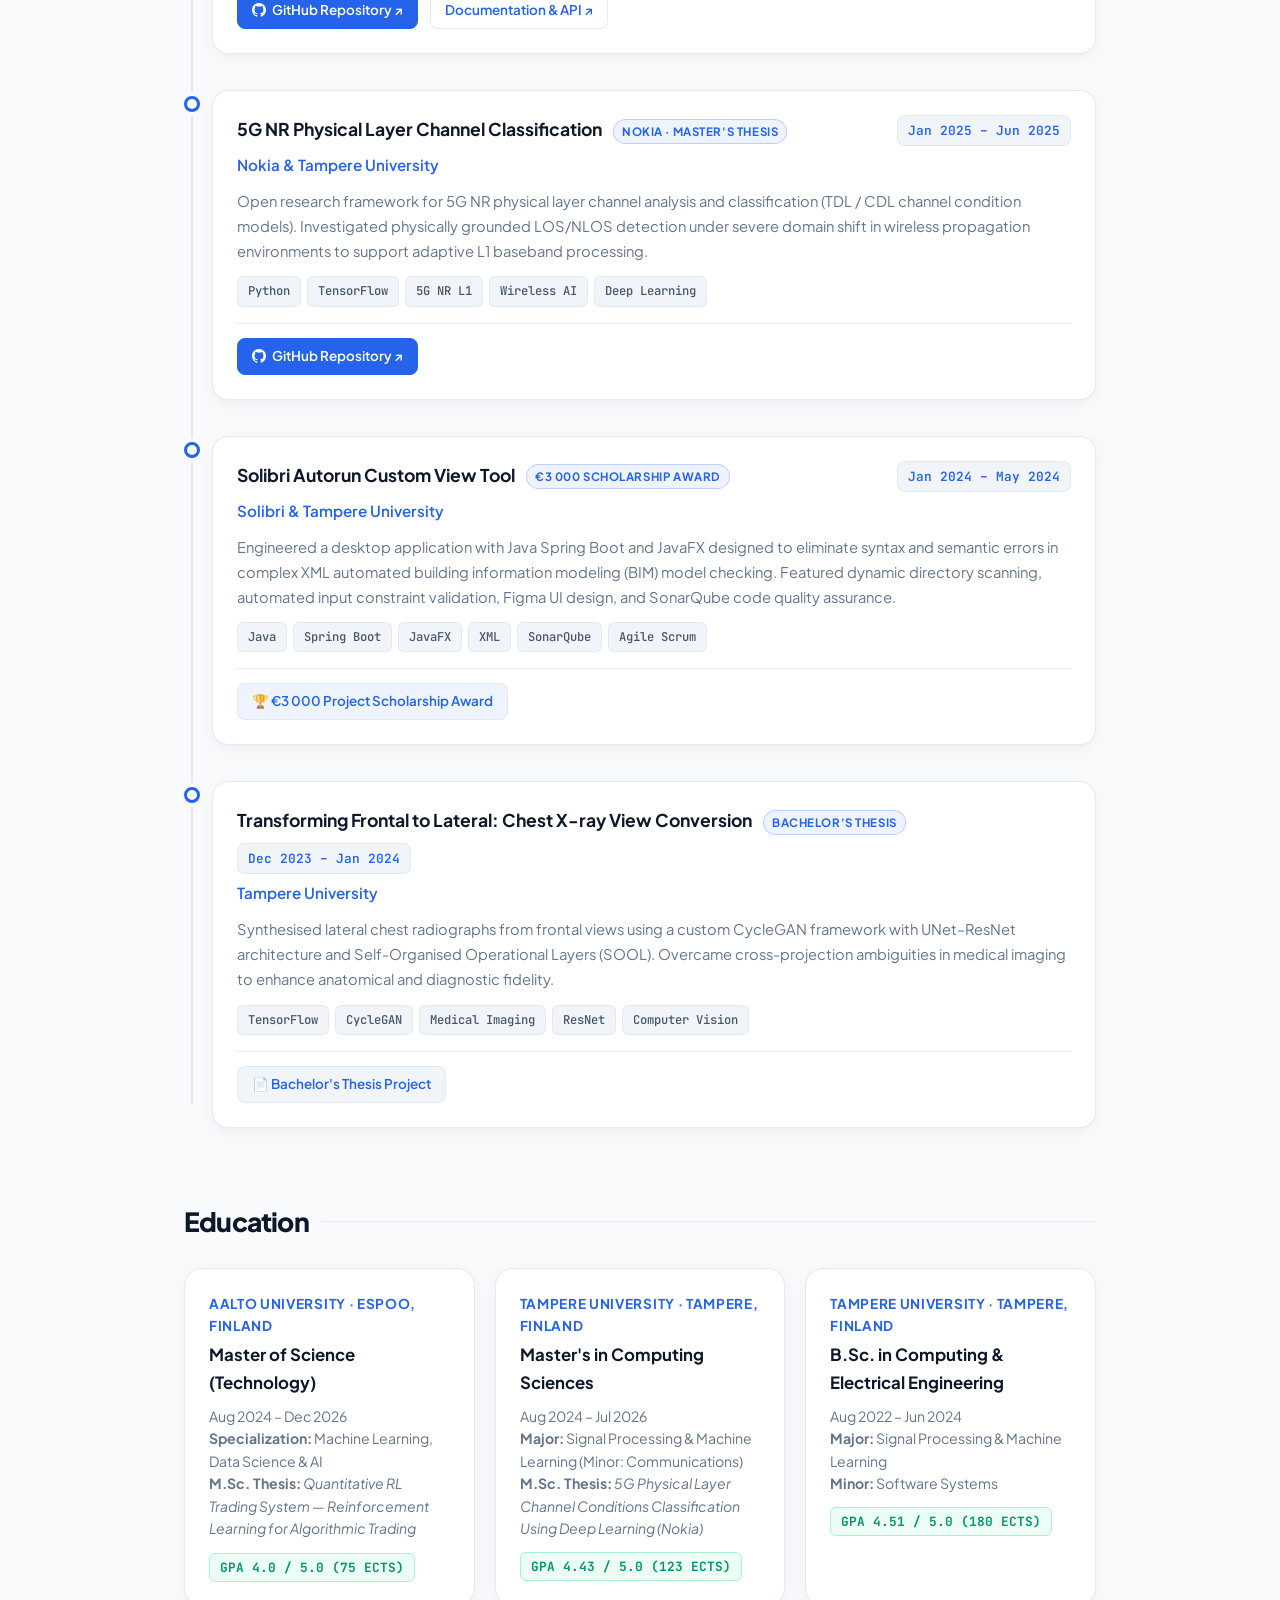
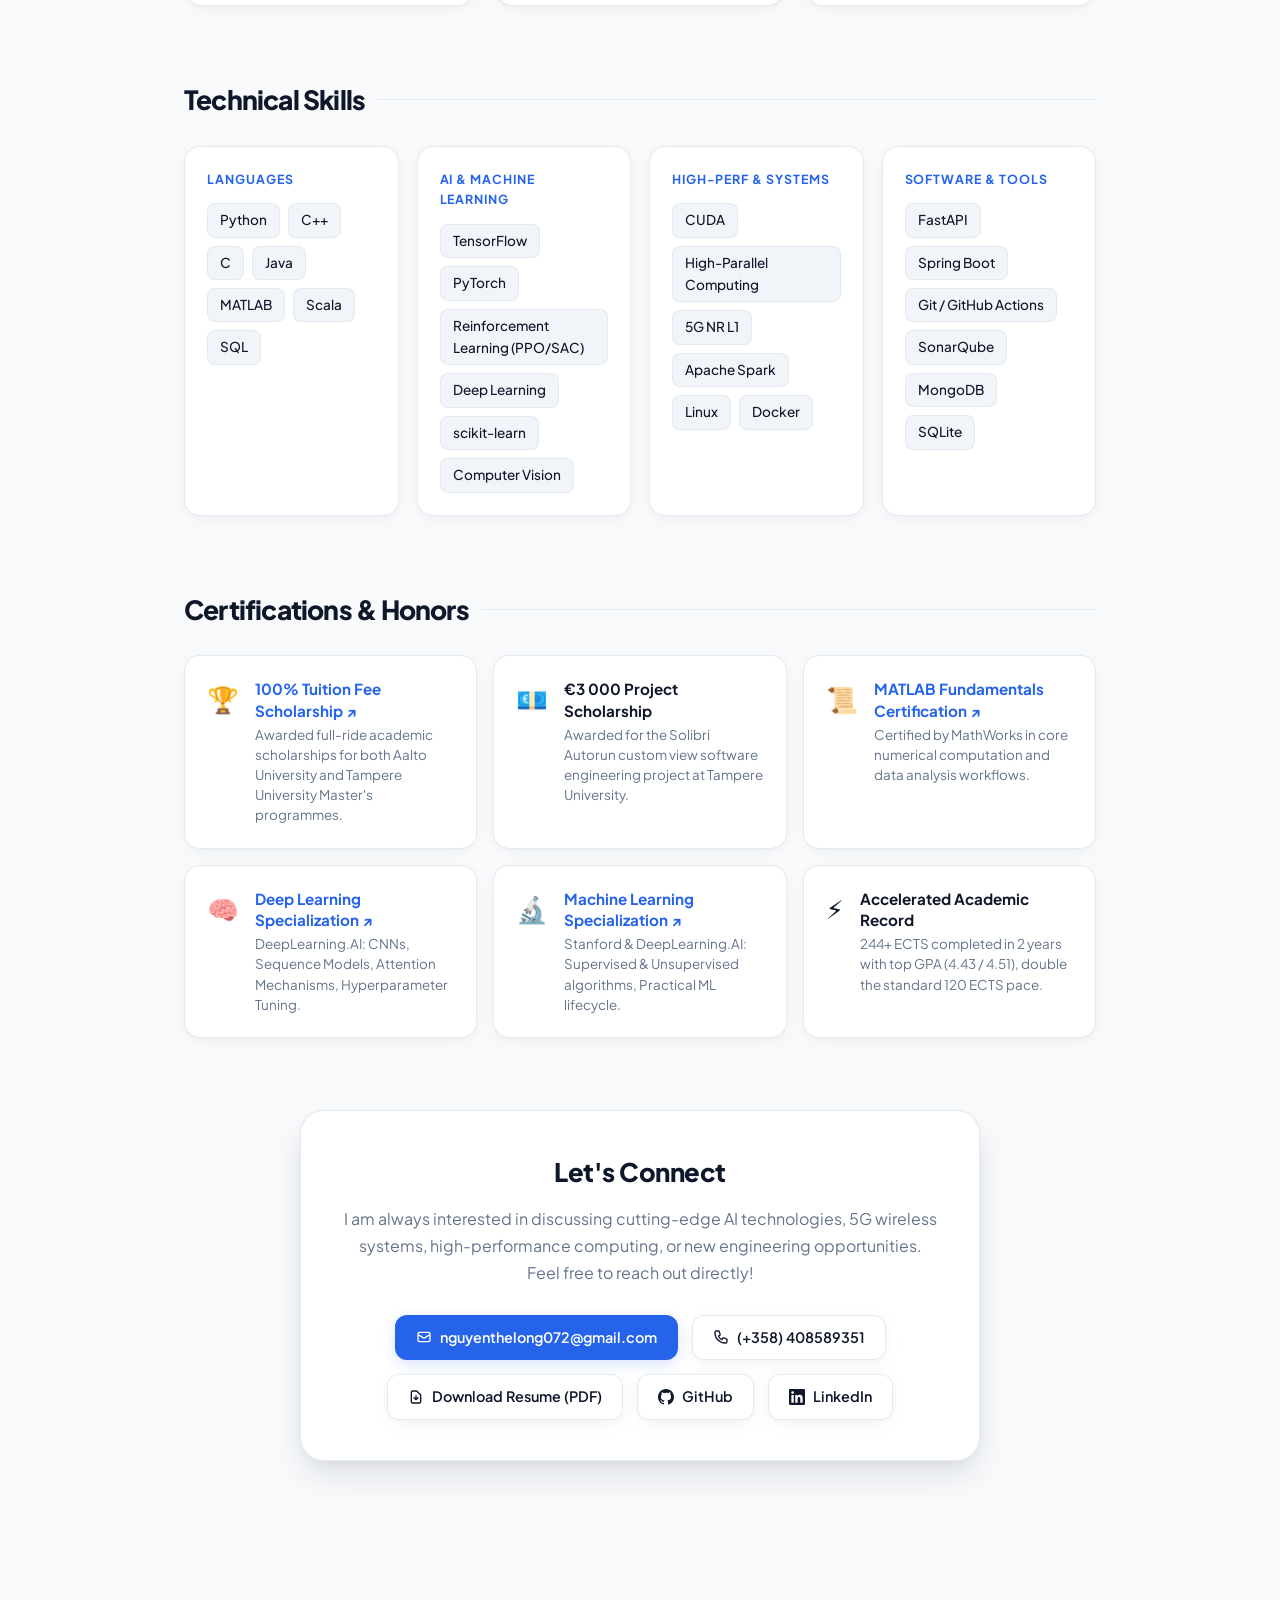
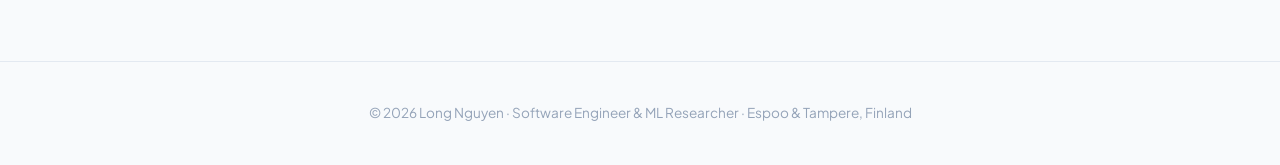
==== commit 63c1741c: "feat: attribute Quantitative RL Trading System as Aalto University M.Sc. thesis" ====
--- a/index.html
+++ b/index.html
@@ -287,14 +287,14 @@
             <div class="timeline-header">
               <span class="timeline-role">
                 Quantitative RL Trading System
-                <span class="timeline-badge">Featured · Research</span>
+                <span class="timeline-badge">Aalto University · Master's Thesis</span>
               </span>
               <span class="timeline-date">2025 – Present</span>
             </div>
-            <div class="timeline-company">Algorithmic Trading &amp; Financial Machine Learning</div>
+            <div class="timeline-company">Aalto University · M.Sc. Thesis in Machine Learning &amp; AI</div>
             <div class="timeline-body">
               <p>
-                A comprehensive research framework for building, training, replaying, and inspecting reinforcement-learning trading policies (PPO / SAC). Features timestamped market-data pipelines, causal multi-timeframe feature calculations, broker-neutral interfaces, simulated execution, and rigorous evaluation with full experiment management.
+                Master's thesis research framework developed at Aalto University for building, training, replaying, and inspecting reinforcement-learning trading policies (PPO / SAC). Features timestamped market-data pipelines, causal multi-timeframe feature calculations, broker-neutral interfaces, simulated execution, and rigorous evaluation with full experiment management.
               </p>
               <div class="tag-list" style="margin-top: 12px; margin-bottom: 0;">
                 <span class="tag">Python</span>
@@ -429,7 +429,7 @@
           <div class="edu-meta">
             Aug 2024 – Dec 2026<br/>
             <strong>Specialization:</strong> Machine Learning, Data Science &amp; AI<br/>
-            Theory, Deep Learning, Reinforcement Learning, HPC
+            <strong>M.Sc. Thesis:</strong> <em>Quantitative RL Trading System — Reinforcement Learning for Algorithmic Trading</em>
           </div>
           <span class="edu-gpa">GPA 4.0 / 5.0 (75 ECTS)</span>
         </div>
@@ -439,8 +439,8 @@
           <div class="edu-degree">Master's in Computing Sciences</div>
           <div class="edu-meta">
             Aug 2024 – Jul 2026<br/>
-            <strong>Major:</strong> Signal Processing &amp; Machine Learning<br/>
-            <strong>Minor:</strong> Communications &amp; Networking
+            <strong>Major:</strong> Signal Processing &amp; Machine Learning (Minor: Communications)<br/>
+            <strong>M.Sc. Thesis:</strong> <em>5G Physical Layer Channel Conditions Classification Using Deep Learning (Nokia)</em>
           </div>
           <span class="edu-gpa">GPA 4.43 / 5.0 (123 ECTS)</span>
         </div>
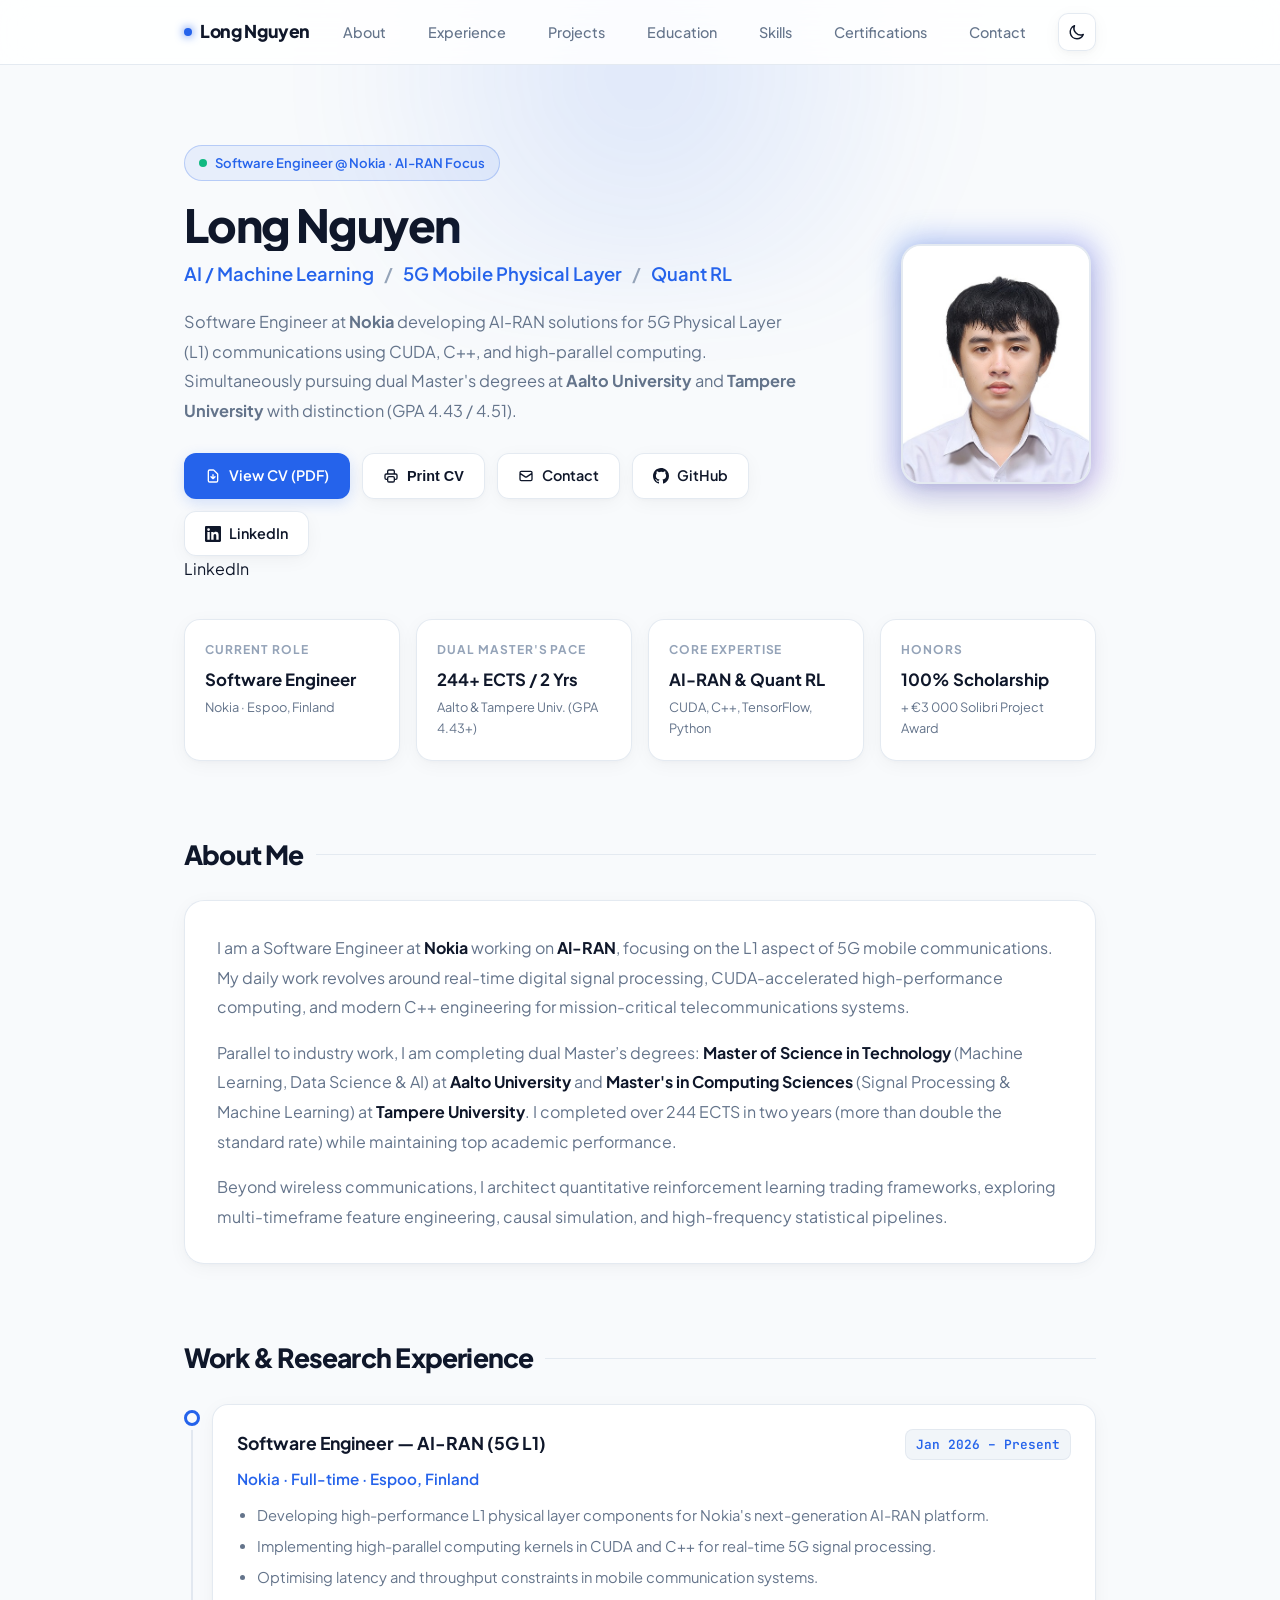
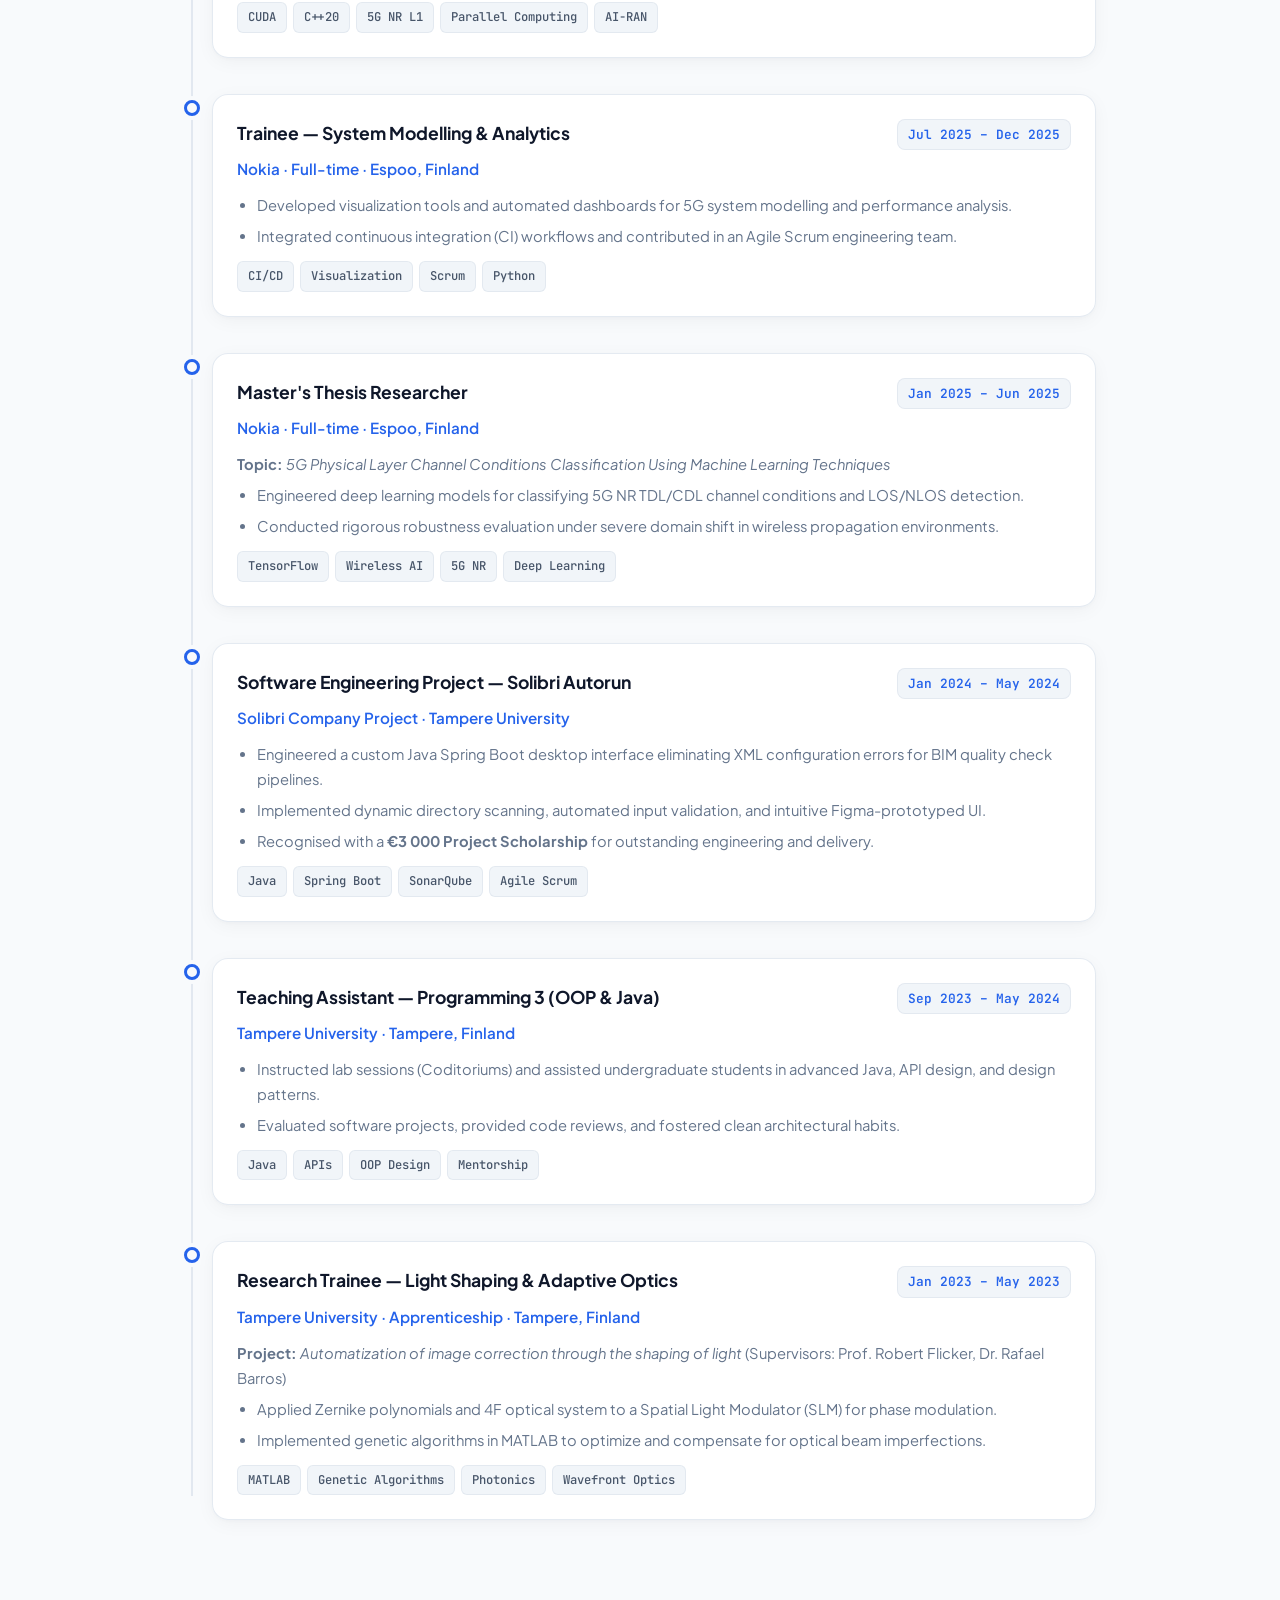
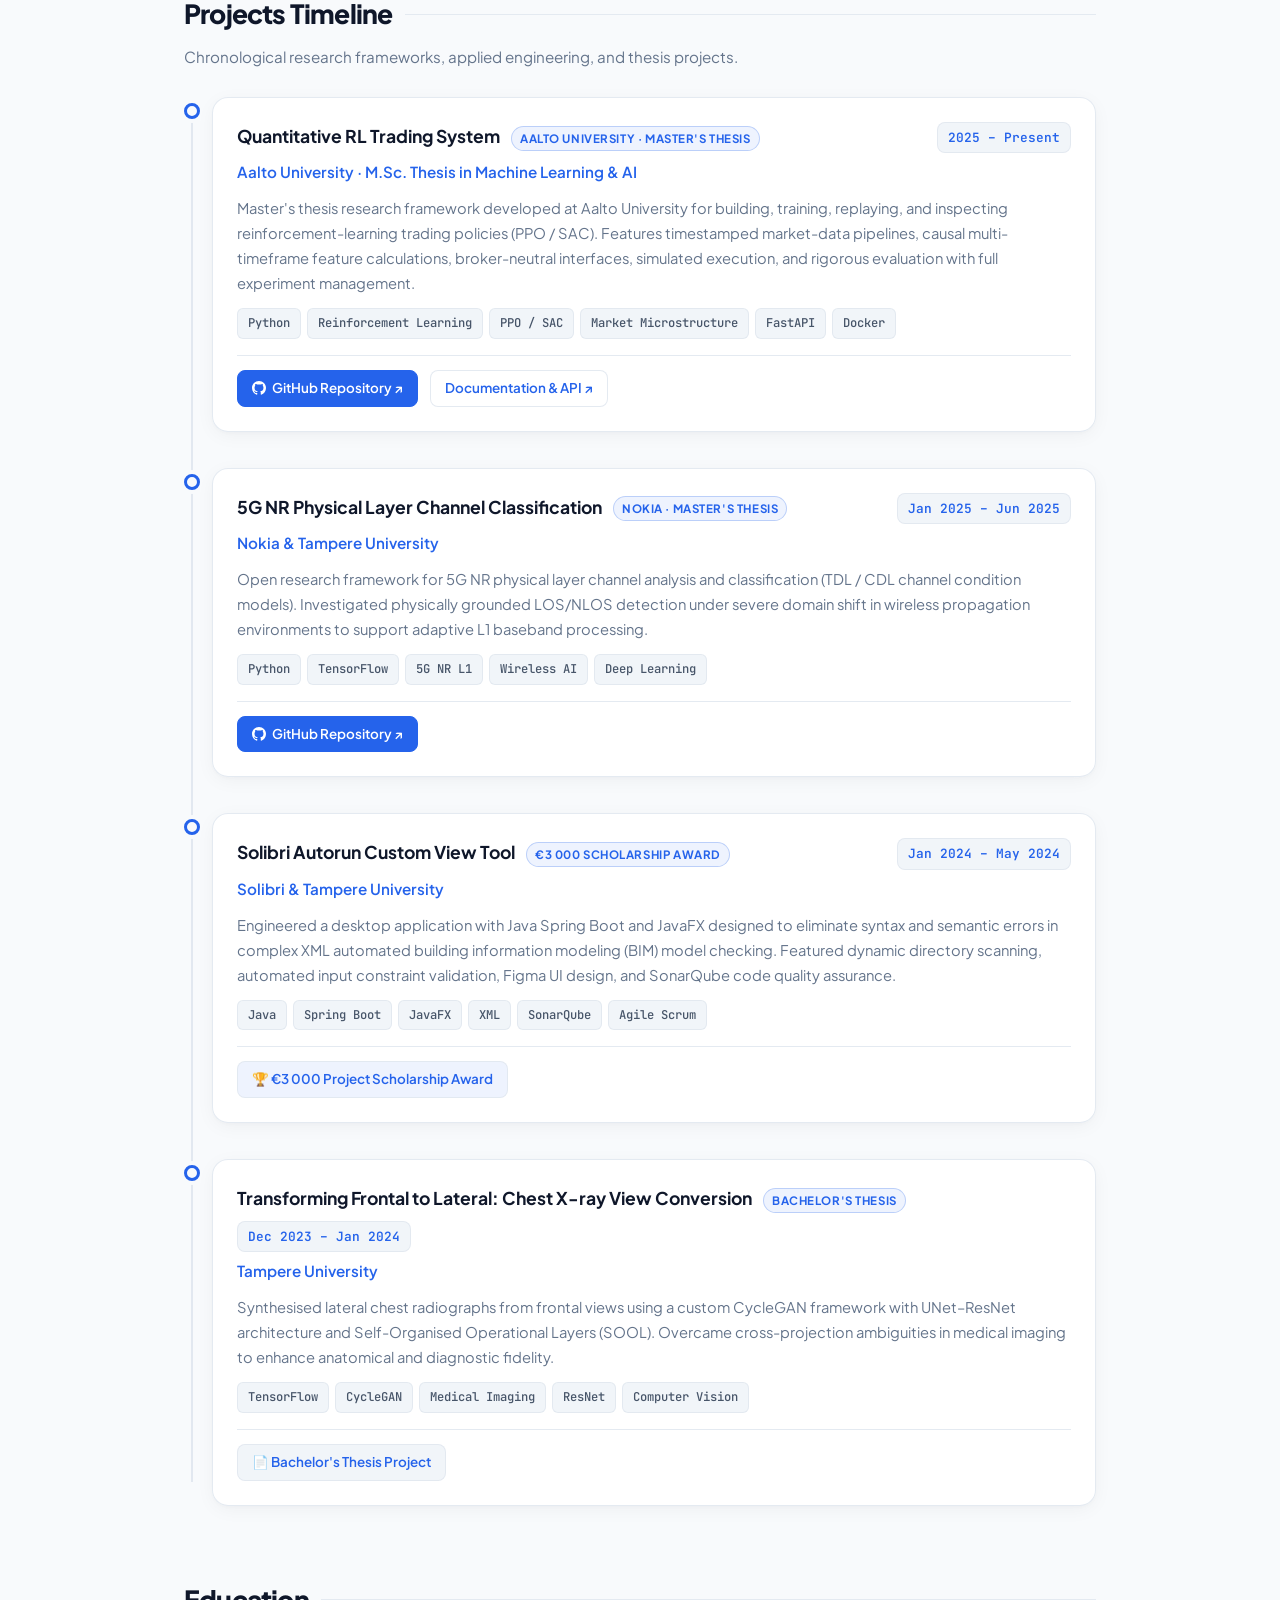
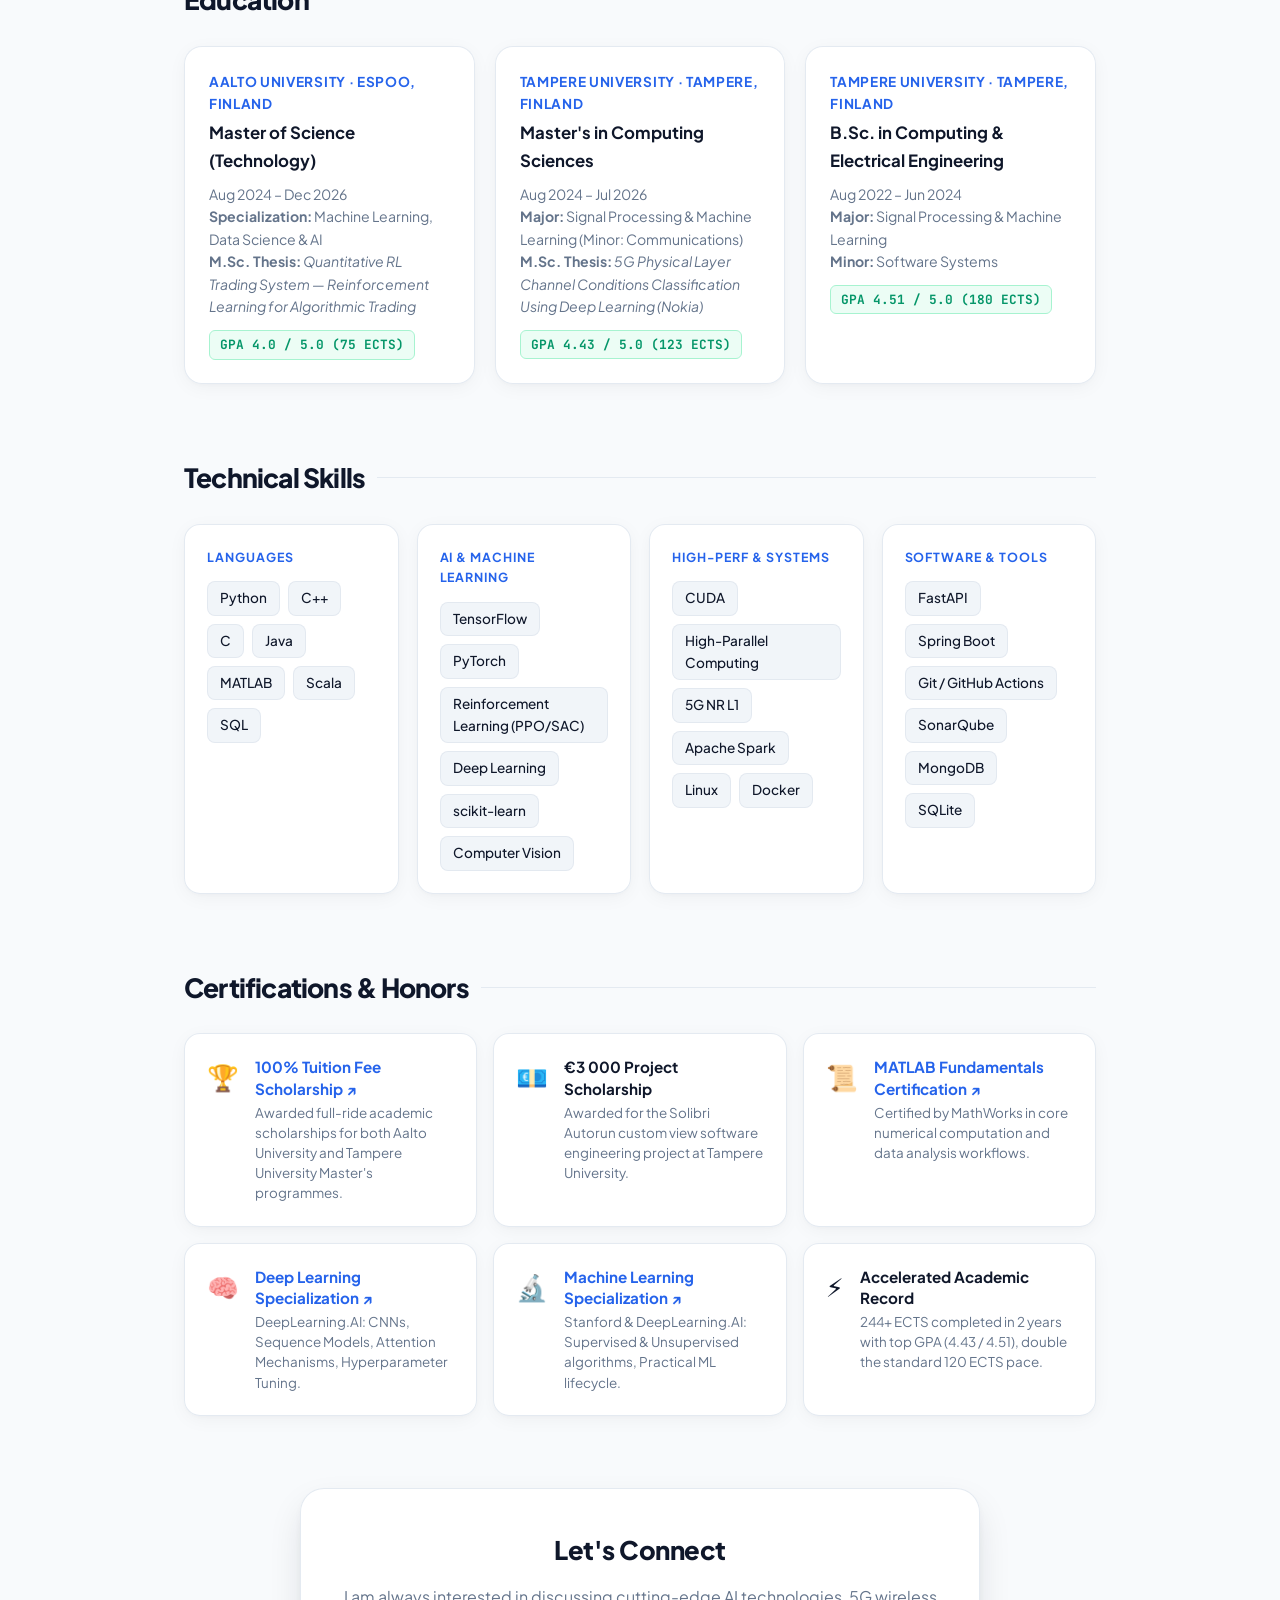
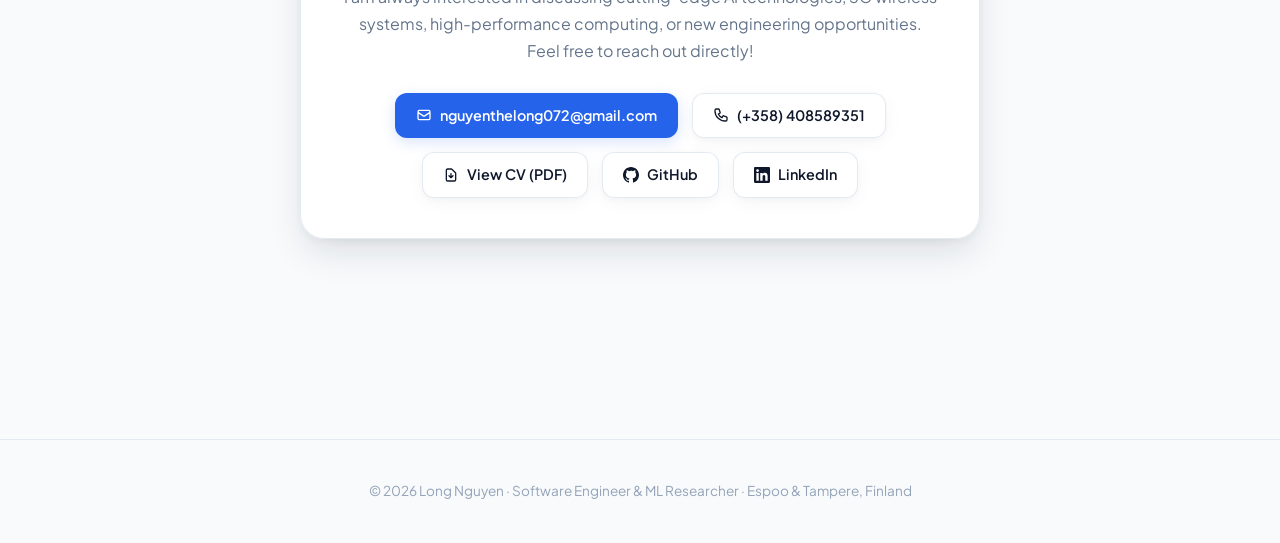
==== commit c86eb067: "feat: synchronize HTML with LaTeX CV via sync_cv.py, clean clutter, and add print stylesheet" ====
--- a/index.html
+++ b/index.html
@@ -72,32 +72,37 @@
           Software Engineer at <strong>Nokia</strong> developing AI-RAN solutions for 5G Physical Layer (L1) communications using CUDA, C++, and high-parallel computing. Simultaneously pursuing dual Master's degrees at <strong>Aalto University</strong> and <strong>Tampere University</strong> with distinction (GPA 4.43 / 4.51).
         </p>
         <div class="btn-group">
-          <a href="Long_Nguyen_CV.pdf" target="_blank" class="btn btn-primary" download="Long_Nguyen_CV.pdf">
+          <a href="Long_Nguyen_CV.pdf" target="_blank" rel="noopener" class="btn btn-primary" title="View Full CV (PDF)">
             <svg xmlns="http://www.w3.org/2000/svg" fill="none" viewBox="0 0 24 24" stroke="currentColor">
               <path stroke-linecap="round" stroke-linejoin="round" stroke-width="2" d="M12 10v6m0 0l-3-3m3 3l3-3m2 8H7a2 2 0 01-2-2V5a2 2 0 012-2h5.586a1 1 0 01.707.293l5.414 5.414a1 1 0 01.293.707V19a2 2 0 01-2 2z" />
             </svg>
-            Download CV
-          </a>
-          <a href="tel:+358408589351" class="btn btn-secondary" title="Call (+358) 408589351">
+            View CV (PDF)
+          </a>
+          <button class="btn btn-secondary" onclick="window.print()" title="Print or Save as PDF directly from browser">
             <svg xmlns="http://www.w3.org/2000/svg" fill="none" viewBox="0 0 24 24" stroke="currentColor">
-              <path stroke-linecap="round" stroke-linejoin="round" stroke-width="2" d="M3 5a2 2 0 012-2h3.28a1 1 0 01.948.684l1.498 4.493a1 1 0 01-.502 1.21l-2.257 1.13a11.042 11.042 0 005.516 5.516l1.13-2.257a1 1 0 011.21-.502l4.493 1.498a1 1 0 01.684.949V19a2 2 0 01-2 2h-1C9.716 21 3 14.284 3 6V5z" />
-            </svg>
-            (+358) 408589351
-          </a>
+              <path stroke-linecap="round" stroke-linejoin="round" stroke-width="2" d="M17 17h2a2 2 0 002-2v-4a2 2 0 00-2-2H5a2 2 0 00-2 2v4a2 2 0 002 2h2m2 4h6a2 2 0 002-2v-4a2 2 0 00-2-2H9a2 2 0 00-2 2v4a2 2 0 002 2zm8-12V5a2 2 0 00-2-2H9a2 2 0 00-2 2v4h10z" />
+            </svg>
+            Print CV
+          </button>
           <a href="#contact" class="btn btn-secondary">
             <svg xmlns="http://www.w3.org/2000/svg" fill="none" viewBox="0 0 24 24" stroke="currentColor">
               <path stroke-linecap="round" stroke-linejoin="round" stroke-width="2" d="M3 8l7.89 5.26a2 2 0 002.22 0L21 8M5 19h14a2 2 0 002-2V7a2 2 0 00-2-2H5a2 2 0 00-2 2v10a2 2 0 002 2z" />
             </svg>
-            Contact Me
-          </a>
-          <a href="https://github.com/nntk072" target="_blank" class="btn btn-secondary" title="GitHub Profile">
+            Contact
+          </a>
+          <a href="https://github.com/nntk072" target="_blank" rel="noopener" class="btn btn-secondary" title="GitHub Profile">
             <svg xmlns="http://www.w3.org/2000/svg" fill="currentColor" viewBox="0 0 24 24">
               <path d="M12 0C5.374 0 0 5.373 0 12c0 5.302 3.438 9.8 8.207 11.387.599.111.793-.261.793-.577v-2.234c-3.338.726-4.033-1.416-4.033-1.416-.546-1.387-1.333-1.756-1.333-1.756-1.089-.745.083-.729.083-.729 1.205.084 1.839 1.237 1.839 1.237 1.07 1.834 2.807 1.304 3.492.997.107-.775.418-1.305.762-1.604-2.665-.305-5.467-1.334-5.467-5.931 0-1.311.469-2.381 1.236-3.221-.124-.303-.535-1.524.117-3.176 0 0 1.008-.322 3.301 1.23A11.509 11.509 0 0112 5.803c1.02.005 2.047.138 3.006.404 2.291-1.552 3.297-1.23 3.297-1.23.653 1.653.242 2.874.118 3.176.77.84 1.235 1.911 1.235 3.221 0 4.609-2.807 5.624-5.479 5.921.43.372.823 1.102.823 2.222v3.293c0 .319.192.694.801.576C20.566 21.797 24 17.3 24 12c0-6.627-5.373-12-12-12z"/>
             </svg>
             GitHub
           </a>
-          <a href="https://www.linkedin.com/in/nntk072/" target="_blank" class="btn btn-secondary" title="LinkedIn Profile">
+          <a href="https://www.linkedin.com/in/nntk072/" target="_blank" rel="noopener" class="btn btn-secondary" title="LinkedIn Profile">
             <svg xmlns="http://www.w3.org/2000/svg" fill="currentColor" viewBox="0 0 24 24">
+              <path d="M20.447 20.452h-3.554v-5.569c0-1.328-.027-3.037-1.852-3.037-1.853 0-2.136 1.445-2.136 2.939v5.667H9.351V9h3.414v1.561h.046c.477-.9 1.637-1.85 3.37-1.85 3.601 0 4.267 2.37 4.267 5.455v6.286zM5.337 7.433a2.062 2.062 0 01-2.063-2.065 2.064 2.064 0 112.063 2.065zm1.782 13.019H3.555V9h3.564v11.452zM22.225 0H1.771C.792 0 0 .774 0 1.729v20.542C0 23.227.792 24 1.771 24h20.451C23.2 24 24 23.227 24 22.271V1.729C24 .774 23.2 0 22.222 0h.003z"/>
+            </svg>
+            LinkedIn
+          </a>
+        </div>
               <path d="M20.447 20.452h-3.554v-5.569c0-1.328-.027-3.037-1.852-3.037-1.853 0-2.136 1.445-2.136 2.939v5.667H9.351V9h3.414v1.561h.046c.477-.9 1.637-1.85 3.37-1.85 3.601 0 4.267 2.37 4.267 5.455v6.286zM5.337 7.433a2.062 2.062 0 01-2.063-2.065 2.064 2.064 0 112.063 2.065zm1.782 13.019H3.555V9h3.564v11.452zM22.225 0H1.771C.792 0 0 .774 0 1.729v20.542C0 23.227.792 24 1.771 24h20.451C23.2 24 24 23.227 24 22.271V1.729C24 .774 23.2 0 22.222 0h.003z"/>
             </svg>
             LinkedIn
@@ -266,6 +271,39 @@
                 <li>Instructed lab sessions (Coditoriums) and assisted undergraduate students in advanced Java, API design, and design patterns.</li>
                 <li>Evaluated software projects, provided code reviews, and fostered clean architectural habits.</li>
               </ul>
+              <div class="tag-list" style="margin-top: 12px; margin-bottom: 0;">
+                <span class="tag">Java</span>
+                <span class="tag">APIs</span>
+                <span class="tag">OOP Design</span>
+                <span class="tag">Mentorship</span>
+              </div>
+            </div>
+          </div>
+        </div>
+
+        <div class="timeline-item">
+          <div class="timeline-dot"></div>
+          <div class="timeline-content">
+            <div class="timeline-header">
+              <span class="timeline-role">Research Trainee — Light Shaping &amp; Adaptive Optics</span>
+              <span class="timeline-date">Jan 2023 – May 2023</span>
+            </div>
+            <div class="timeline-company">Tampere University · Apprenticeship · Tampere, Finland</div>
+            <div class="timeline-body">
+              <p><strong>Project:</strong> <em>Automatization of image correction through the shaping of light</em> (Supervisors: Prof. Robert Flicker, Dr. Rafael Barros)</p>
+              <ul>
+                <li>Applied Zernike polynomials and 4F optical system to a Spatial Light Modulator (SLM) for phase modulation.</li>
+                <li>Implemented genetic algorithms in MATLAB to optimize and compensate for optical beam imperfections.</li>
+              </ul>
+              <div class="tag-list" style="margin-top: 12px; margin-bottom: 0;">
+                <span class="tag">MATLAB</span>
+                <span class="tag">Genetic Algorithms</span>
+                <span class="tag">Photonics</span>
+                <span class="tag">Wavefront Optics</span>
+              </div>
+            </div>
+          </div>
+        </div>
             </div>
           </div>
         </div>
@@ -600,11 +638,11 @@
             </svg>
             (+358) 408589351
           </a>
-          <a href="Long_Nguyen_CV.pdf" target="_blank" class="btn btn-secondary" download="Long_Nguyen_CV.pdf">
+          <a href="Long_Nguyen_CV.pdf" target="_blank" rel="noopener" class="btn btn-secondary">
             <svg xmlns="http://www.w3.org/2000/svg" fill="none" viewBox="0 0 24 24" stroke="currentColor">
               <path stroke-linecap="round" stroke-linejoin="round" stroke-width="2" d="M12 10v6m0 0l-3-3m3 3l3-3m2 8H7a2 2 0 01-2-2V5a2 2 0 012-2h5.586a1 1 0 01.707.293l5.414 5.414a1 1 0 01.293.707V19a2 2 0 01-2 2z" />
             </svg>
-            Download Resume (PDF)
+            View CV (PDF)
           </a>
           <a href="https://github.com/nntk072" target="_blank" class="btn btn-secondary">
             <svg xmlns="http://www.w3.org/2000/svg" fill="currentColor" viewBox="0 0 24 24">
--- a/style.css
+++ b/style.css
@@ -753,3 +753,107 @@
   .hero-role { justify-content: center; }
   .nav-menu { display: none; }
 }
+
+/* ─── Print Stylesheet (ATS & PDF Generation) ─── */
+@media print {
+  body {
+    background: #fff !important;
+    color: #111 !important;
+    font-size: 11pt;
+    line-height: 1.45;
+  }
+  nav, .ambient-glow, .theme-toggle, .btn-group, .avatar-glow, .project-actions, .contact-actions, footer, .badge-status {
+    display: none !important;
+  }
+  main {
+    max-width: 100% !important;
+    padding: 0 !important;
+    margin: 0 !important;
+  }
+  .hero {
+    display: block !important;
+    padding: 0 0 16px !important;
+    border-bottom: 2px solid #111;
+    margin-bottom: 20px;
+  }
+  .avatar-wrapper {
+    display: none !important;
+  }
+  .hero-name {
+    font-size: 26pt !important;
+    margin-bottom: 4px;
+    color: #000 !important;
+  }
+  .hero-role {
+    font-size: 10.5pt !important;
+    color: #444 !important;
+    margin-bottom: 8px;
+  }
+  .hero-bio {
+    font-size: 10pt !important;
+    color: #333 !important;
+  }
+  .stats-grid {
+    display: none !important;
+  }
+  .section-title {
+    font-size: 13pt !important;
+    border-bottom: 1px solid #111 !important;
+    padding-bottom: 3px !important;
+    margin: 16px 0 10px !important;
+    color: #004085 !important;
+    text-transform: uppercase;
+  }
+  .timeline::before {
+    display: none !important;
+  }
+  .timeline-item {
+    padding-left: 0 !important;
+    margin-bottom: 14px !important;
+    page-break-inside: avoid;
+  }
+  .timeline-dot {
+    display: none !important;
+  }
+  .timeline-content {
+    background: transparent !important;
+    border: none !important;
+    padding: 0 !important;
+    box-shadow: none !important;
+  }
+  .timeline-header {
+    display: flex;
+    justify-content: space-between;
+    font-size: 10.5pt;
+  }
+  .timeline-role {
+    font-weight: 700 !important;
+    color: #000 !important;
+  }
+  .timeline-date {
+    font-size: 9.5pt !important;
+    color: #555 !important;
+  }
+  .timeline-company {
+    font-style: italic;
+    font-size: 9.5pt !important;
+    margin-bottom: 4px;
+  }
+  .edu-card, .skill-card, .ach-card, .about-card, .contact-card {
+    background: transparent !important;
+    border: none !important;
+    box-shadow: none !important;
+    padding: 4px 0 !important;
+    page-break-inside: avoid;
+  }
+  .edu-grid, .skills-grid, .ach-grid {
+    display: block !important;
+  }
+  .tag, .skill-pill {
+    background: #f1f3f5 !important;
+    color: #111 !important;
+    border: 1px solid #ddd !important;
+    font-size: 8.5pt !important;
+    padding: 2px 6px !important;
+  }
+}
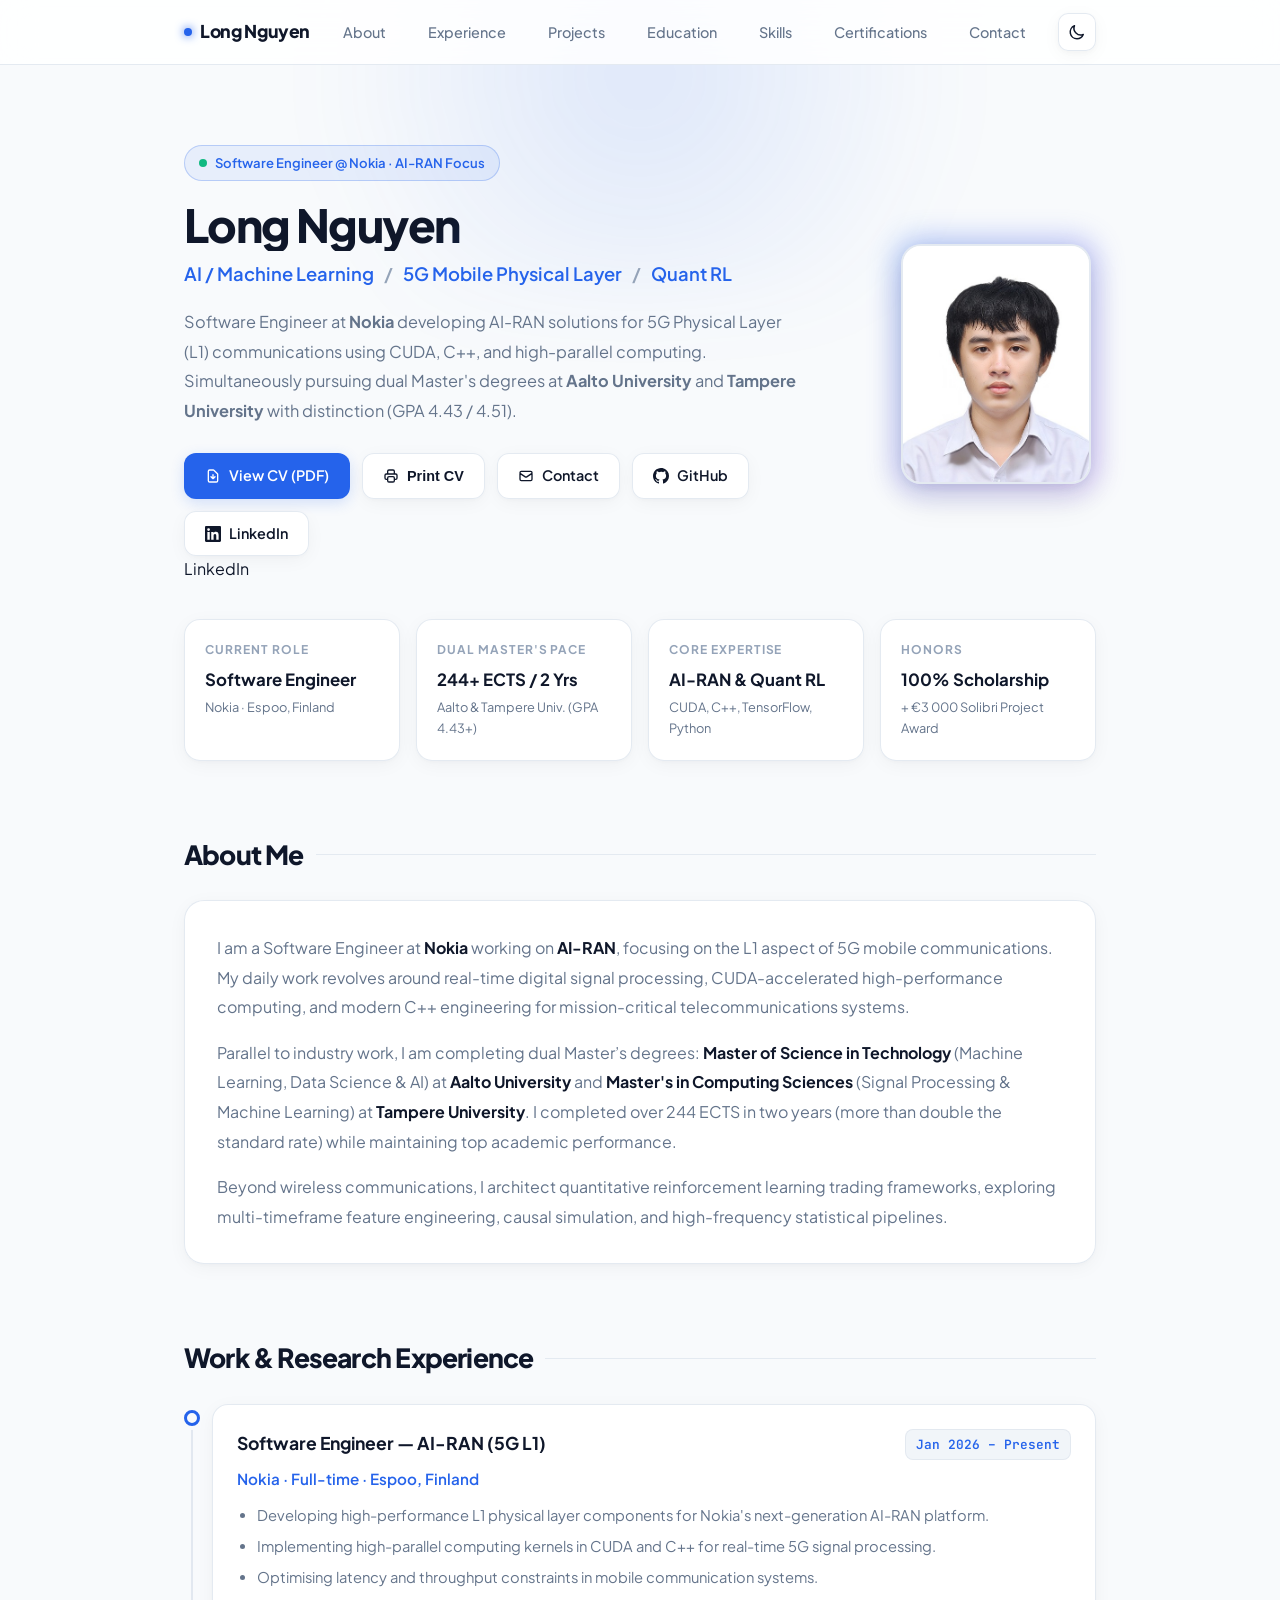
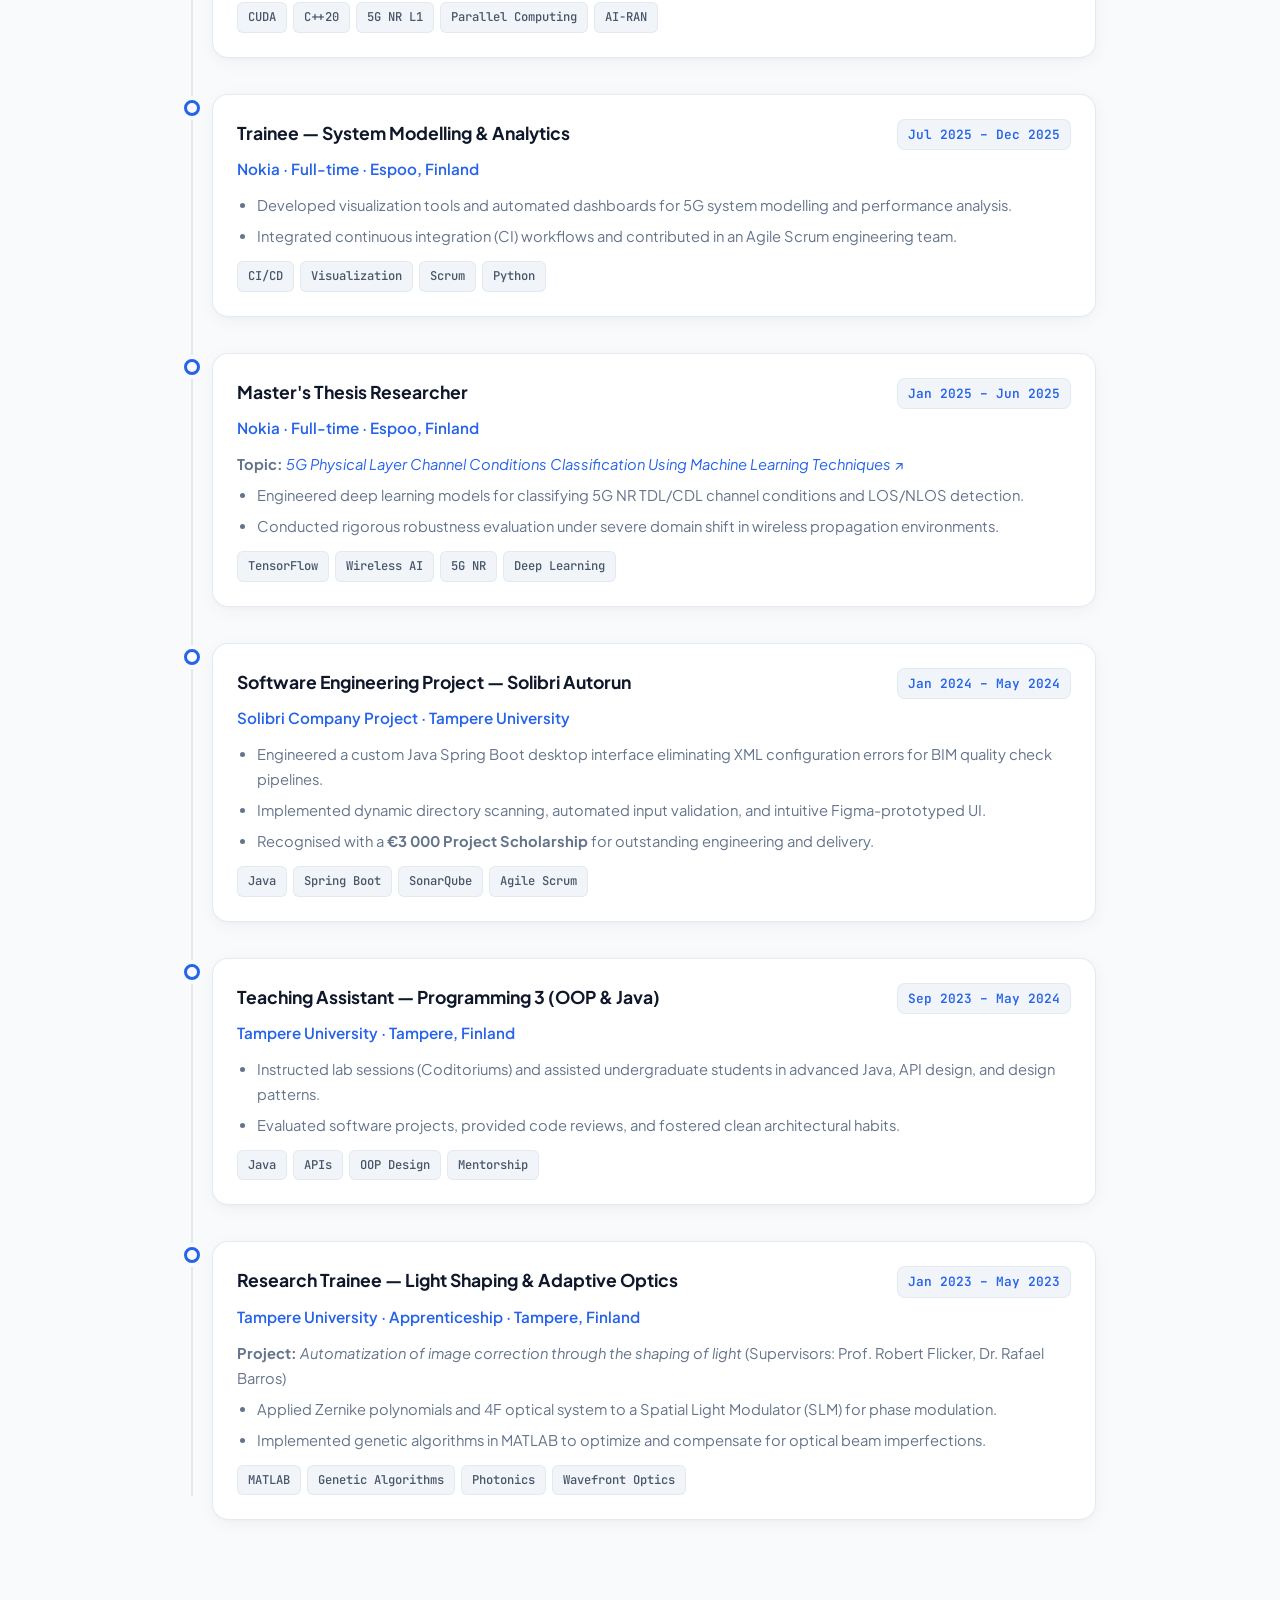
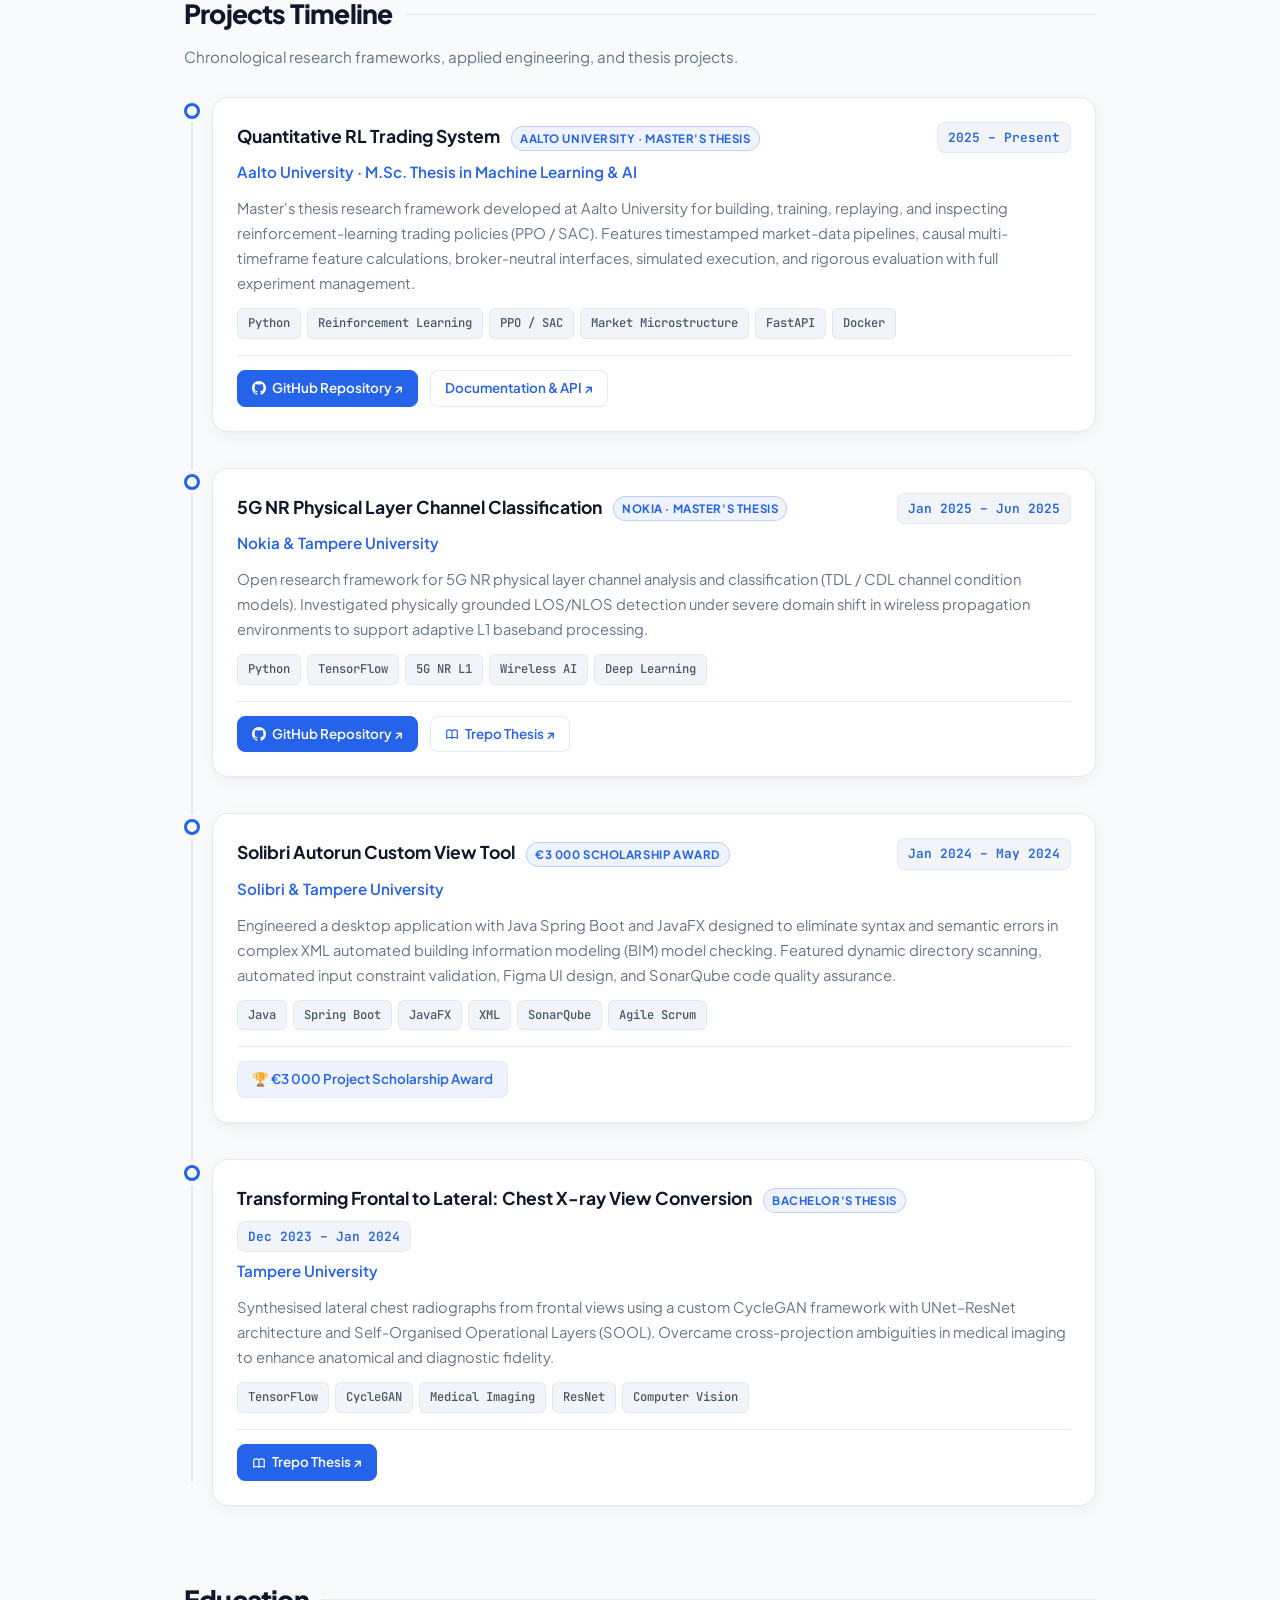
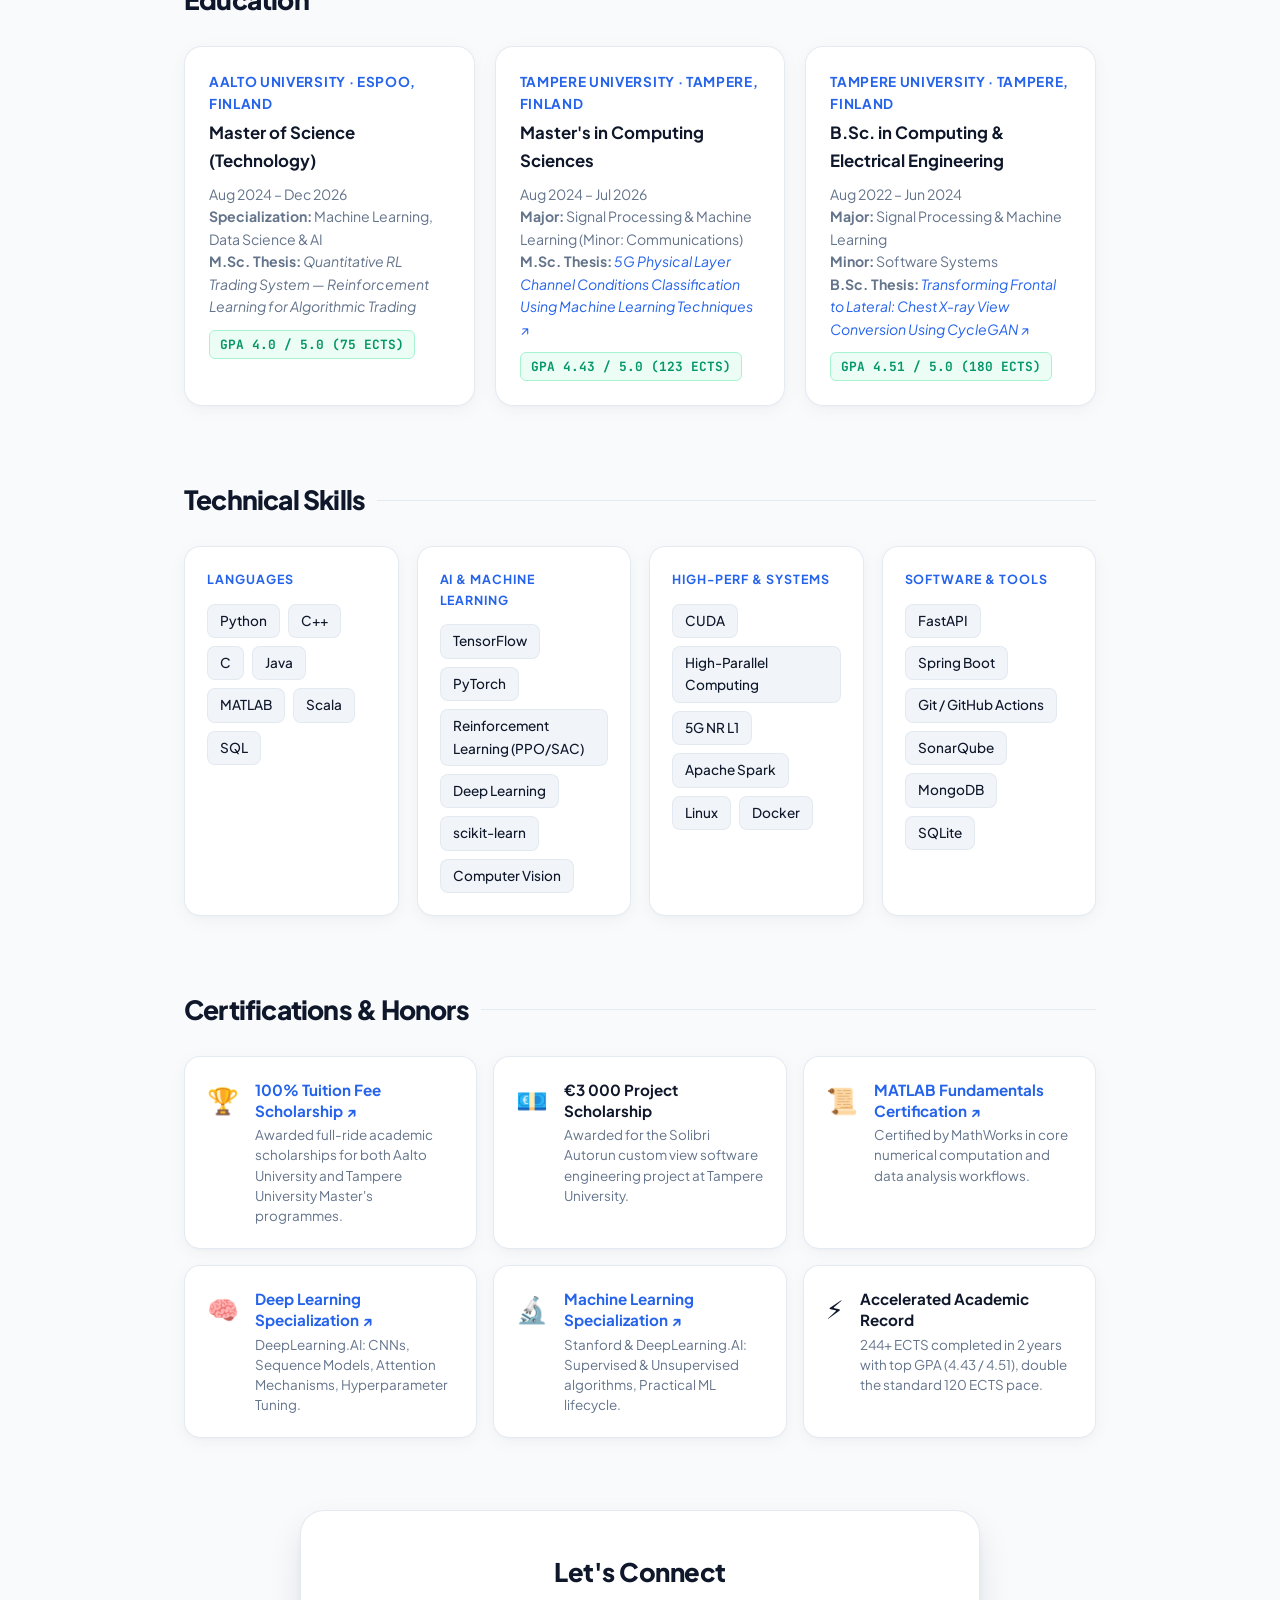
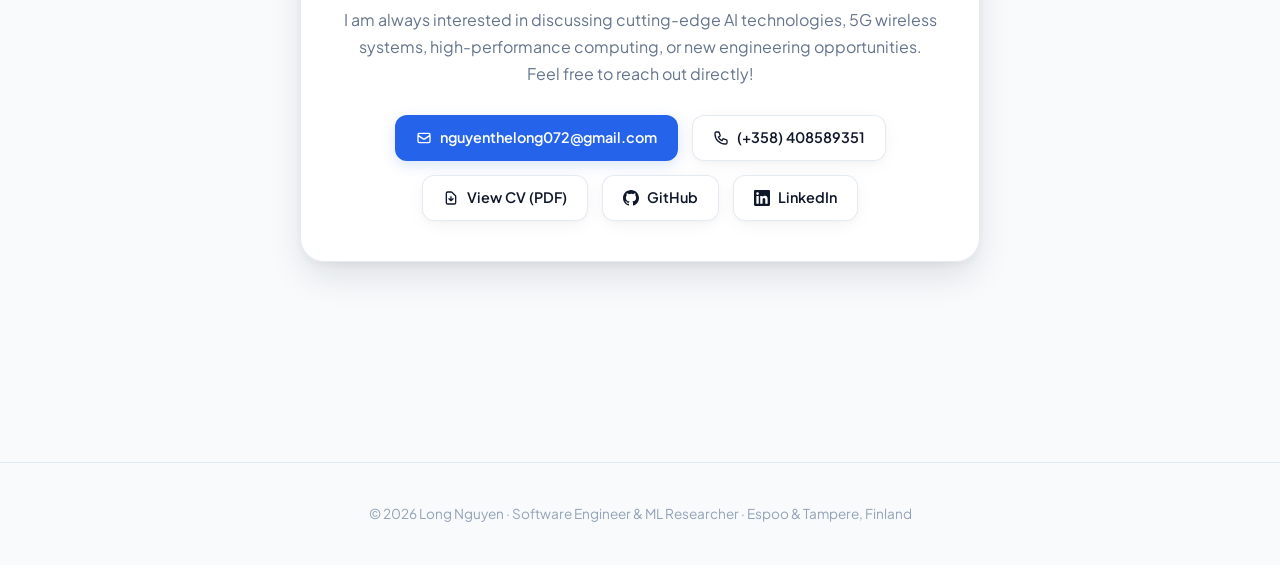
==== commit b80747d6: "feat: link Trepo publications for Bachelor's and Master's theses across HTML, LaTeX, and CV PDF" ====
--- a/index.html
+++ b/index.html
@@ -219,7 +219,7 @@
             </div>
             <div class="timeline-company">Nokia · Full-time · Espoo, Finland</div>
             <div class="timeline-body">
-              <p><strong>Topic:</strong> <em>5G Physical Layer Channel Conditions Classification Using Machine Learning Techniques</em></p>
+              <p><strong>Topic:</strong> <em><a href="https://trepo.tuni.fi/handle/10024/229296" target="_blank" rel="noopener">5G Physical Layer Channel Conditions Classification Using Machine Learning Techniques ↗</a></em></p>
               <ul>
                 <li>Engineered deep learning models for classifying 5G NR TDL/CDL channel conditions and LOS/NLOS detection.</li>
                 <li>Conducted rigorous robustness evaluation under severe domain shift in wireless propagation environments.</li>
@@ -383,6 +383,10 @@
                   <svg xmlns="http://www.w3.org/2000/svg" width="14" height="14" fill="currentColor" viewBox="0 0 24 24"><path d="M12 0C5.374 0 0 5.373 0 12c0 5.302 3.438 9.8 8.207 11.387.599.111.793-.261.793-.577v-2.234c-3.338.726-4.033-1.416-4.033-1.416-.546-1.387-1.333-1.756-1.333-1.756-1.089-.745.083-.729.083-.729 1.205.084 1.839 1.237 1.839 1.237 1.07 1.834 2.807 1.304 3.492.997.107-.775.418-1.305.762-1.604-2.665-.305-5.467-1.334-5.467-5.931 0-1.311.469-2.381 1.236-3.221-.124-.303-.535-1.524.117-3.176 0 0 1.008-.322 3.301 1.23A11.509 11.509 0 0112 5.803c1.02.005 2.047.138 3.006.404 2.291-1.552 3.297-1.23 3.297-1.23.653 1.653.242 2.874.118 3.176.77.84 1.235 1.911 1.235 3.221 0 4.609-2.807 5.624-5.479 5.921.43.372.823 1.102.823 2.222v3.293c0 .319.192.694.801.576C20.566 21.797 24 17.3 24 12c0-6.627-5.373-12-12-12z"/></svg>
                   GitHub Repository ↗
                 </a>
+                <a href="https://trepo.tuni.fi/handle/10024/229296" target="_blank" rel="noopener" class="project-btn">
+                  <svg xmlns="http://www.w3.org/2000/svg" width="14" height="14" fill="none" viewBox="0 0 24 24" stroke="currentColor"><path stroke-linecap="round" stroke-linejoin="round" stroke-width="2" d="M12 6.253v13m0-13C10.832 5.477 9.246 5 7.5 5S4.168 5.477 3 6.253v13C4.168 18.477 5.754 18 7.5 18s3.332.477 4.5 1.253m0-13C13.168 5.477 14.754 5 16.5 5c1.747 0 3.332.477 4.5 1.253v13C19.832 18.477 18.247 18 16.5 18c-1.746 0-3.332.477-4.5 1.253"/></svg>
+                  Trepo Thesis ↗
+                </a>
               </div>
             </div>
           </div>
@@ -445,9 +449,10 @@
                 <span class="tag">Computer Vision</span>
               </div>
               <div class="project-actions">
-                <span class="project-btn" style="cursor: default; background: var(--tag-bg);">
-                  📄 Bachelor's Thesis Project
-                </span>
+                <a href="https://trepo.tuni.fi/handle/10024/157272" target="_blank" rel="noopener" class="project-btn primary">
+                  <svg xmlns="http://www.w3.org/2000/svg" width="14" height="14" fill="none" viewBox="0 0 24 24" stroke="currentColor"><path stroke-linecap="round" stroke-linejoin="round" stroke-width="2" d="M12 6.253v13m0-13C10.832 5.477 9.246 5 7.5 5S4.168 5.477 3 6.253v13C4.168 18.477 5.754 18 7.5 18s3.332.477 4.5 1.253m0-13C13.168 5.477 14.754 5 16.5 5c1.747 0 3.332.477 4.5 1.253v13C19.832 18.477 18.247 18 16.5 18c-1.746 0-3.332.477-4.5 1.253"/></svg>
+                  Trepo Thesis ↗
+                </a>
               </div>
             </div>
           </div>
@@ -478,7 +483,7 @@
           <div class="edu-meta">
             Aug 2024 – Jul 2026<br/>
             <strong>Major:</strong> Signal Processing &amp; Machine Learning (Minor: Communications)<br/>
-            <strong>M.Sc. Thesis:</strong> <em>5G Physical Layer Channel Conditions Classification Using Deep Learning (Nokia)</em>
+            <strong>M.Sc. Thesis:</strong> <em><a href="https://trepo.tuni.fi/handle/10024/229296" target="_blank" rel="noopener">5G Physical Layer Channel Conditions Classification Using Machine Learning Techniques ↗</a></em>
           </div>
           <span class="edu-gpa">GPA 4.43 / 5.0 (123 ECTS)</span>
         </div>
@@ -489,7 +494,8 @@
           <div class="edu-meta">
             Aug 2022 – Jun 2024<br/>
             <strong>Major:</strong> Signal Processing &amp; Machine Learning<br/>
-            <strong>Minor:</strong> Software Systems
+            <strong>Minor:</strong> Software Systems<br/>
+            <strong>B.Sc. Thesis:</strong> <em><a href="https://trepo.tuni.fi/handle/10024/157272" target="_blank" rel="noopener">Transforming Frontal to Lateral: Chest X-ray View Conversion Using CycleGAN ↗</a></em>
           </div>
           <span class="edu-gpa">GPA 4.51 / 5.0 (180 ECTS)</span>
         </div>
--- a/style.css
+++ b/style.css
@@ -447,6 +447,7 @@
   padding: 24px;
   box-shadow: var(--card-shadow);
   transition: all 0.25s ease;
+  min-width: 0;
 }
 .timeline-content:hover {
   border-color: var(--border-accent);
@@ -508,6 +509,11 @@
   padding: 4px 10px;
   border-radius: 6px;
   border: 1px solid var(--border);
+  overflow-wrap: break-word;
+  word-wrap: break-word;
+  white-space: normal;
+  max-width: 100%;
+  display: inline-block;
 }
 
 /* ─── Project Timeline Links & Actions ─── */
@@ -631,6 +637,7 @@
   padding: 22px;
   box-shadow: var(--card-shadow);
   transition: all 0.2s ease;
+  min-width: 0;
 }
 .skill-card:hover {
   border-color: var(--border-accent);
@@ -648,6 +655,7 @@
   display: flex;
   flex-wrap: wrap;
   gap: 8px;
+  align-items: flex-start;
 }
 .skill-pill {
   font-size: 0.85rem;
@@ -657,6 +665,11 @@
   background: var(--tag-bg);
   color: var(--text-main);
   border: 1px solid var(--border);
+  overflow-wrap: break-word;
+  word-wrap: break-word;
+  white-space: normal;
+  max-width: 100%;
+  display: inline-block;
 }
 
 /* ─── Achievements Section ─── */
@@ -752,6 +765,12 @@
   .badge-status { margin-left: auto; margin-right: auto; }
   .hero-role { justify-content: center; }
   .nav-menu { display: none; }
+  .skills-grid {
+    grid-template-columns: 1fr;
+  }
+  .skill-card {
+    max-width: 100%;
+  }
 }
 
 /* ─── Print Stylesheet (ATS & PDF Generation) ─── */
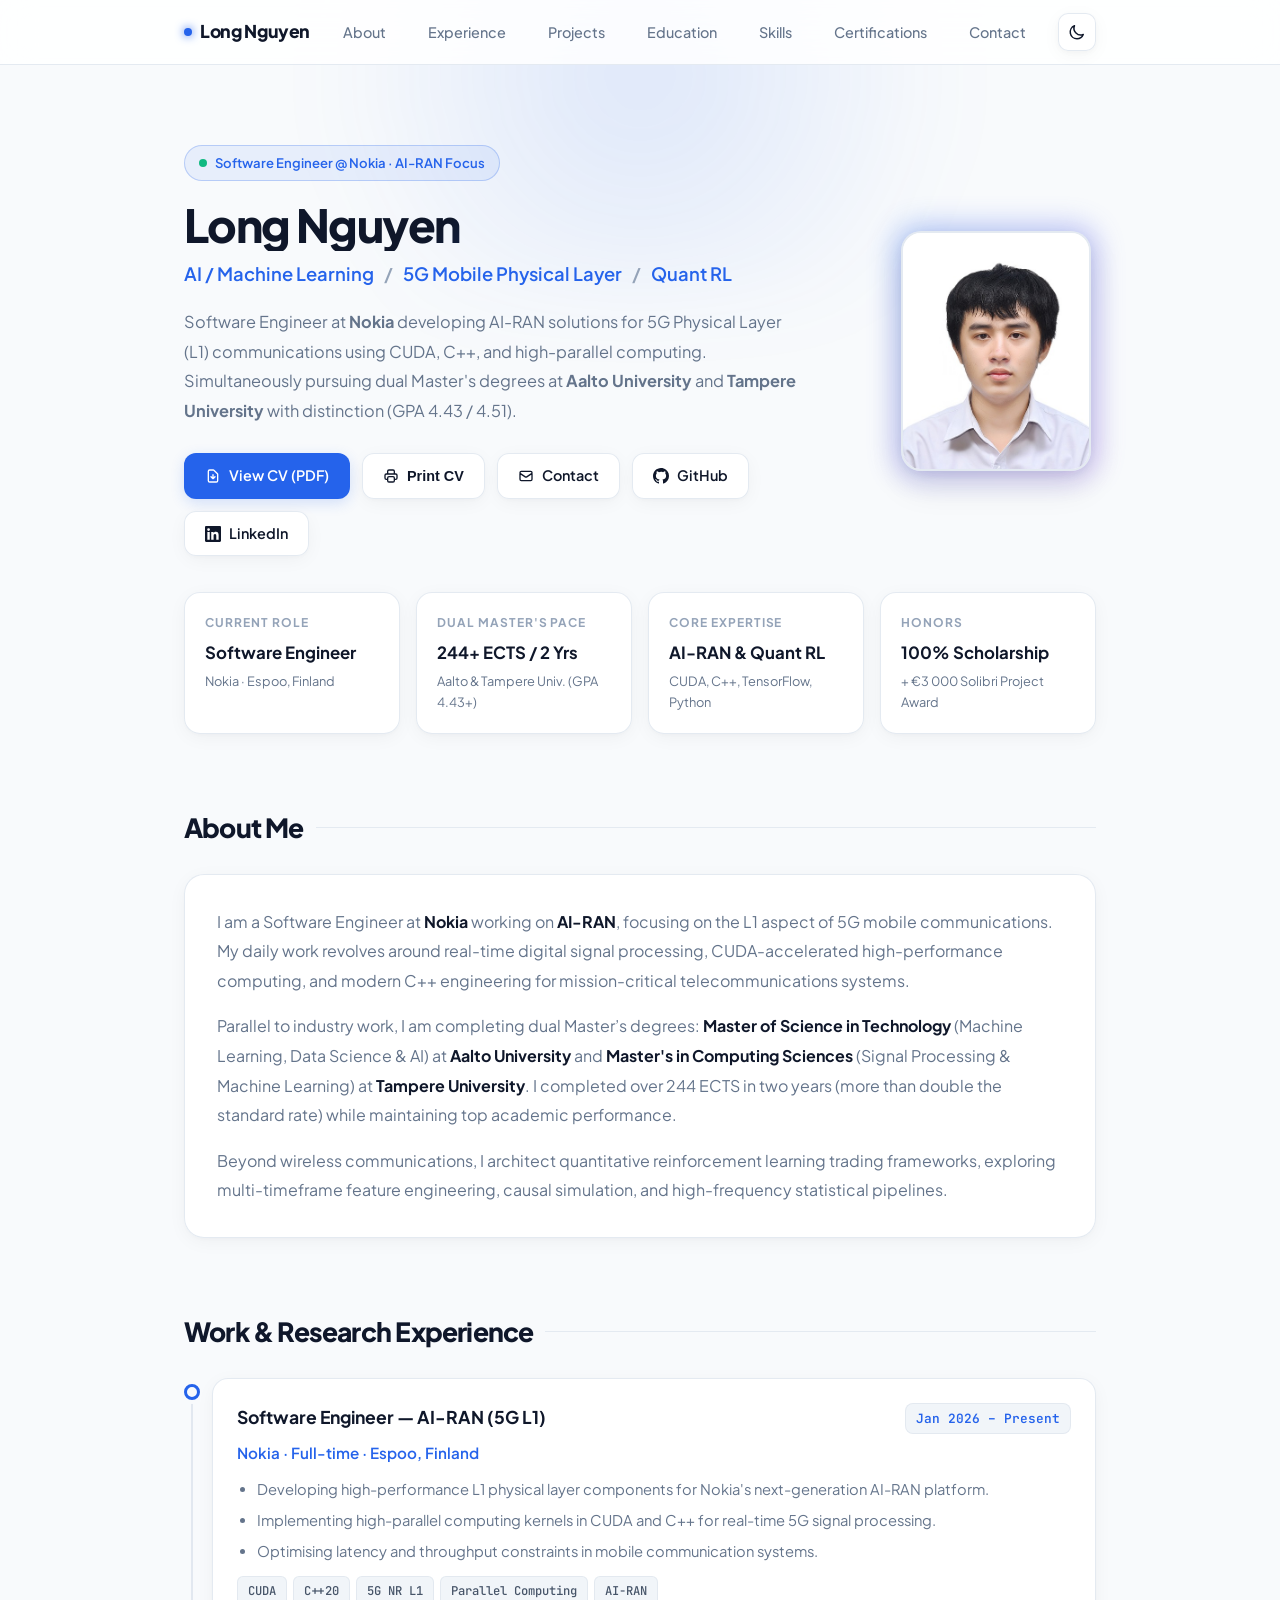
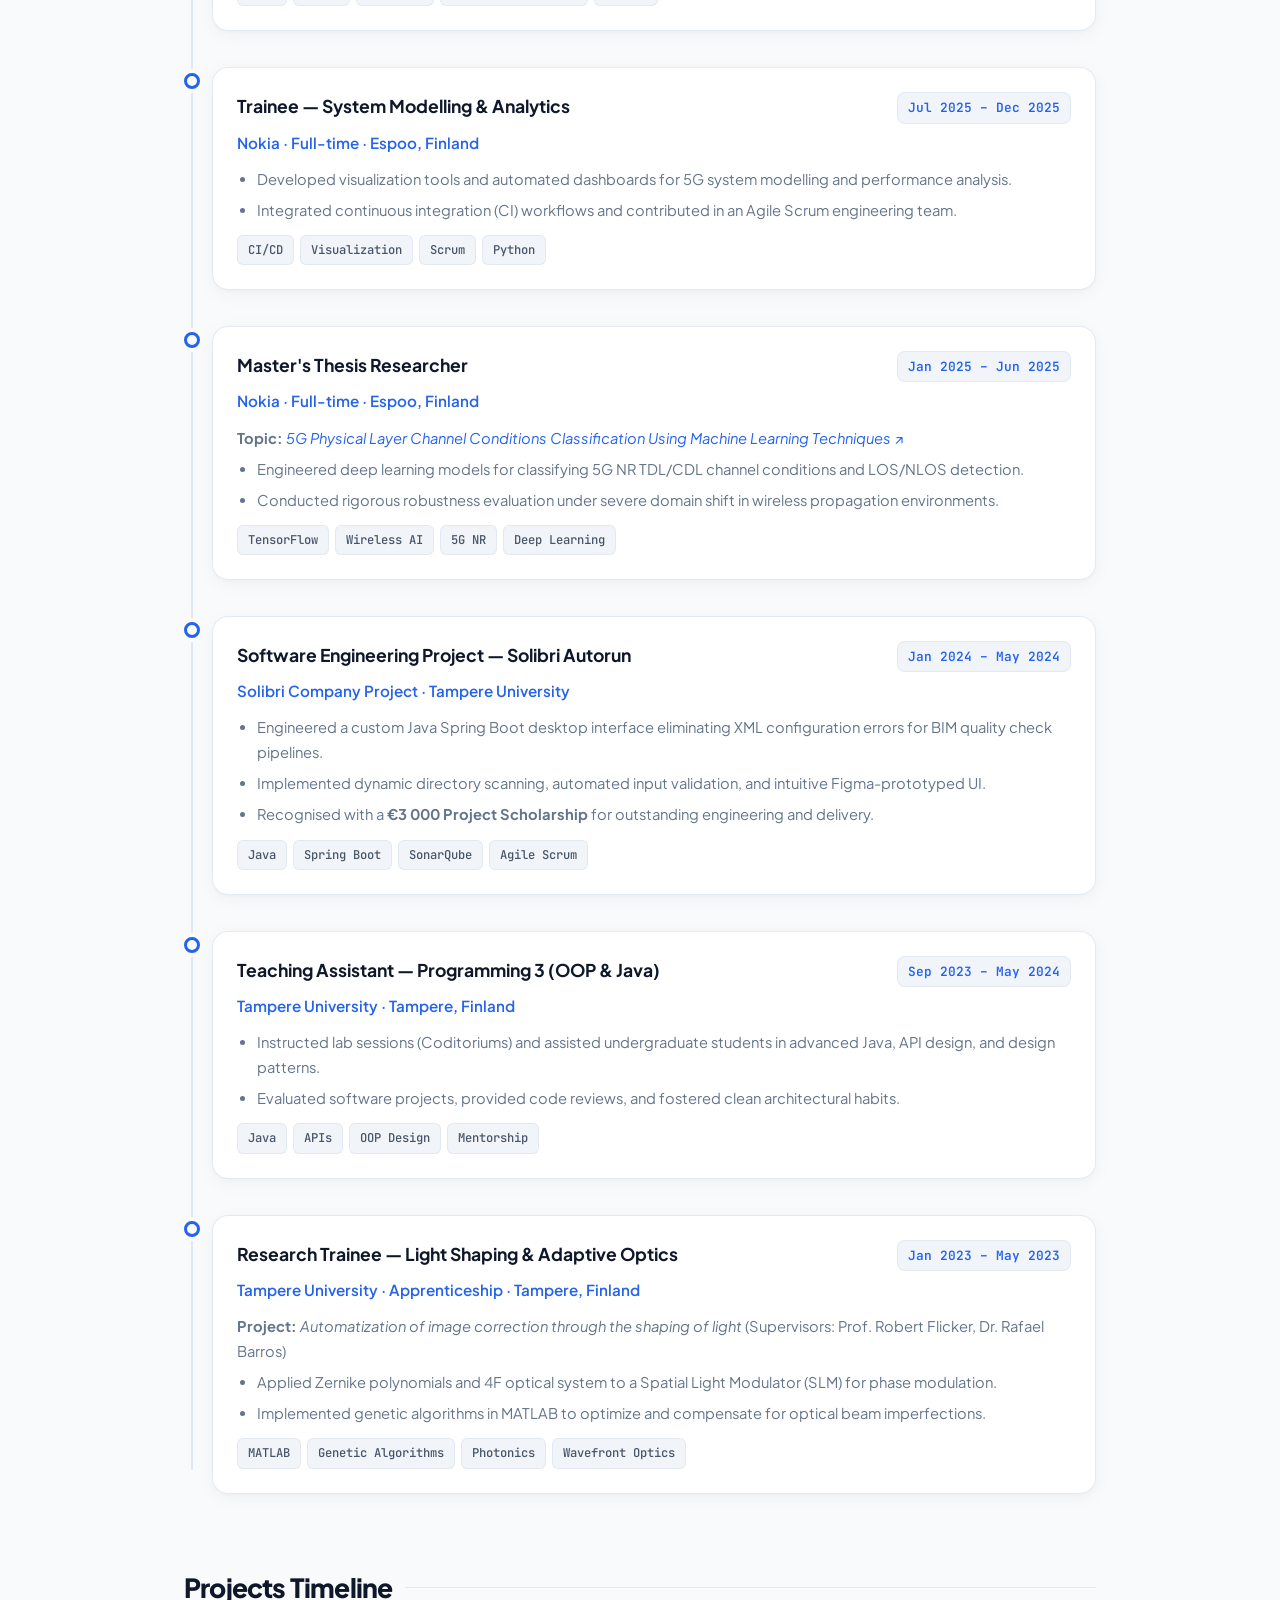
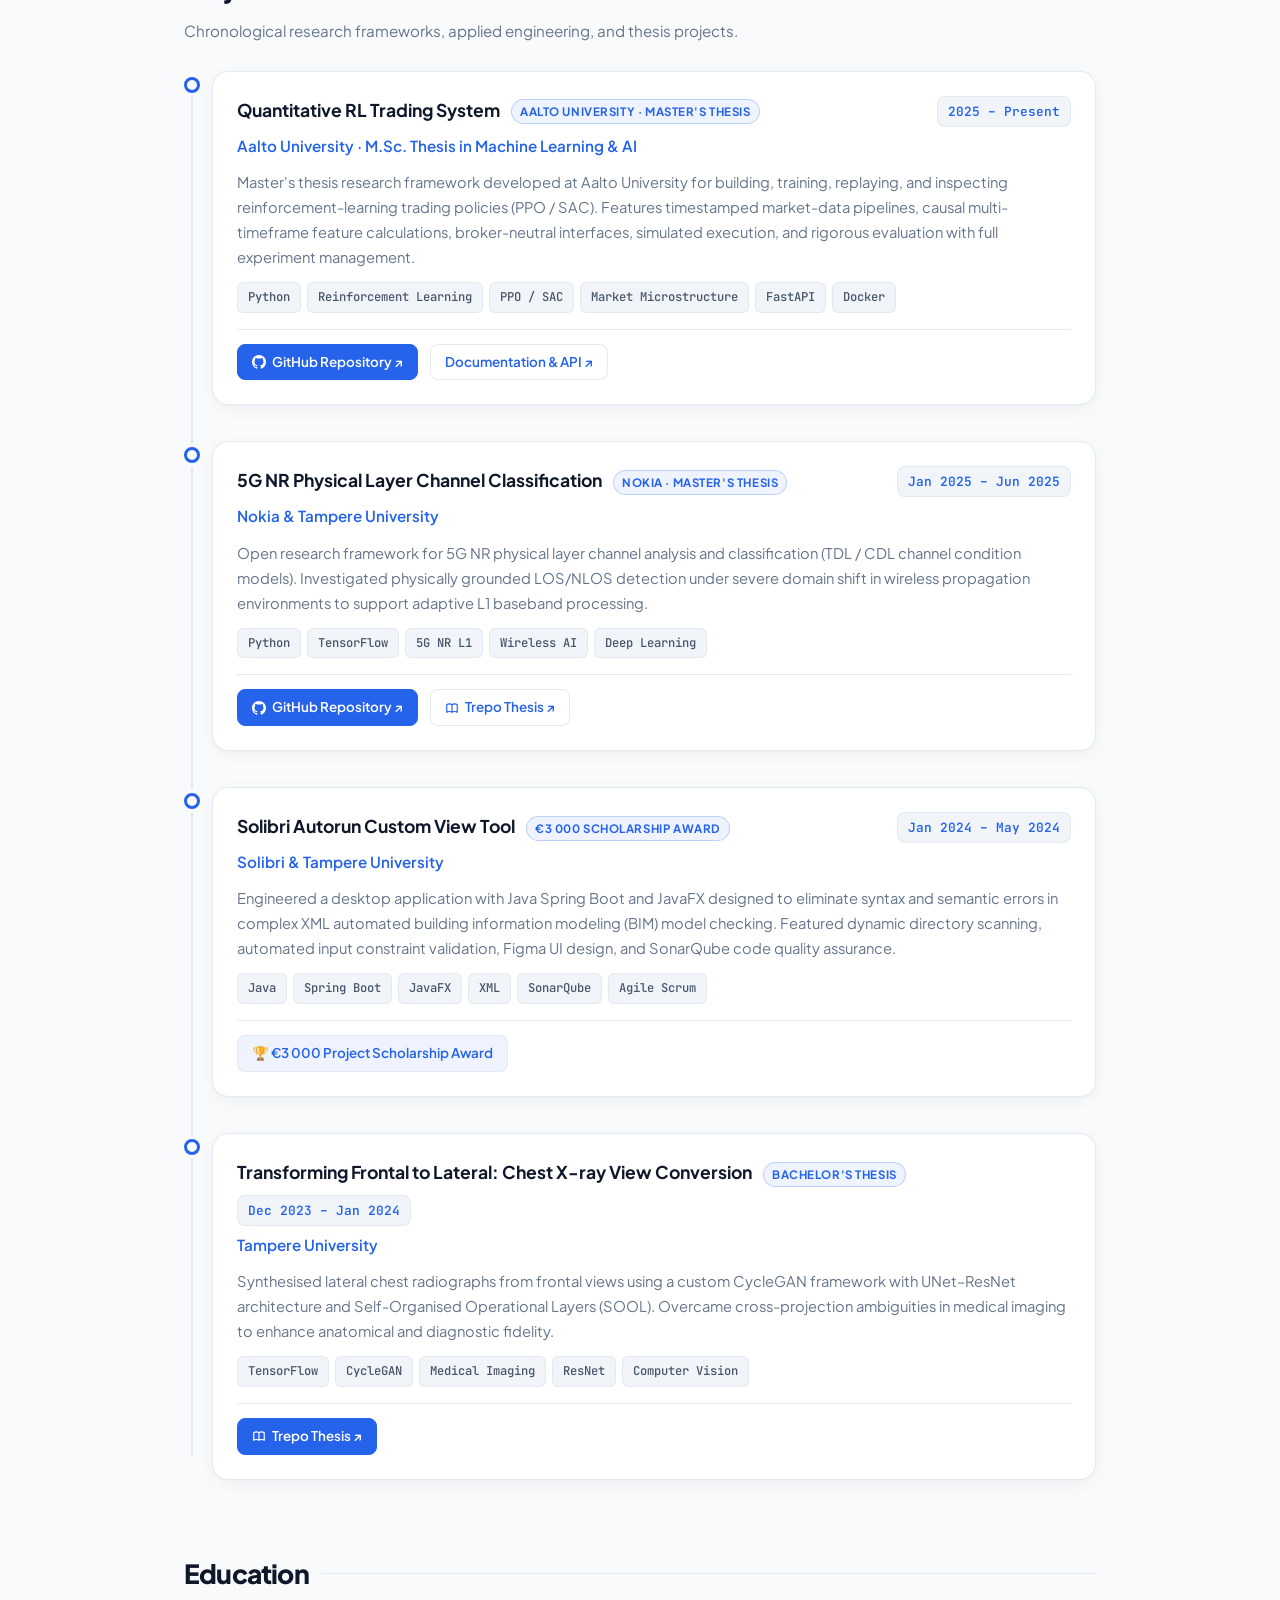
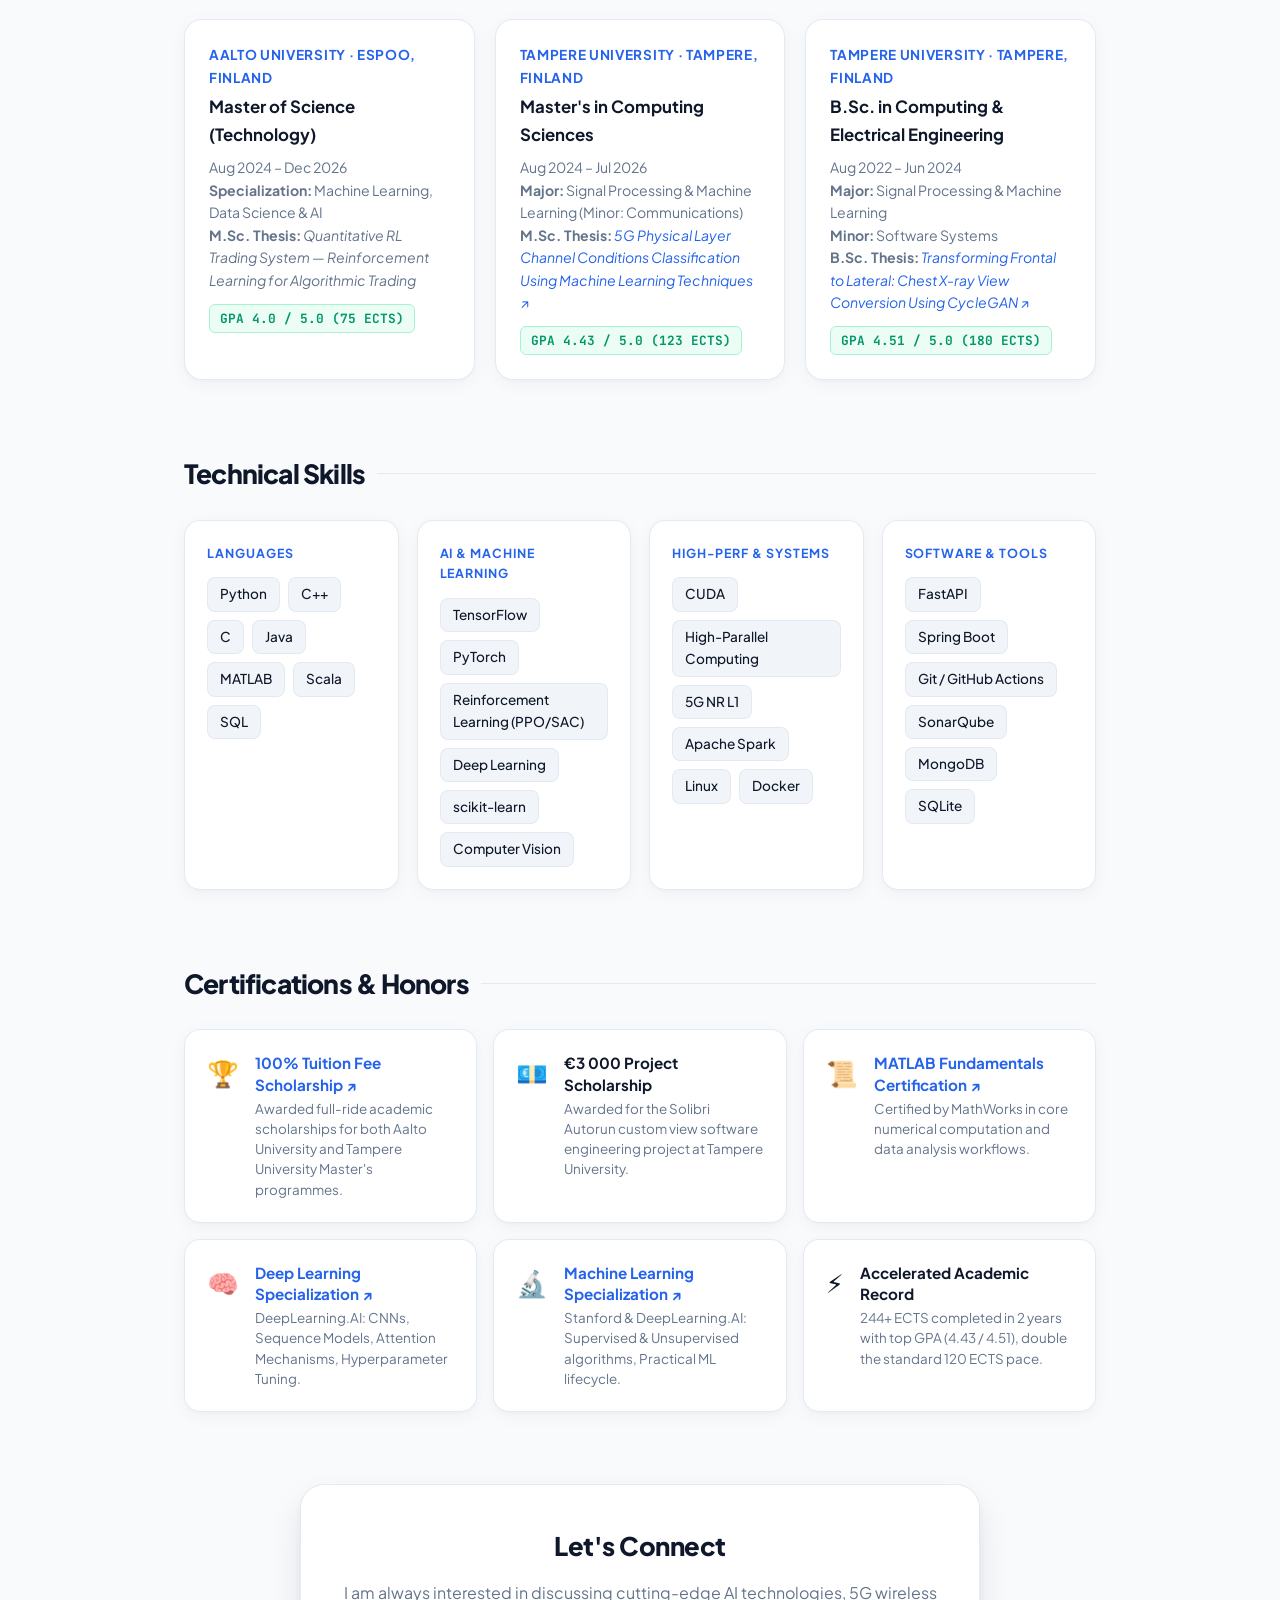
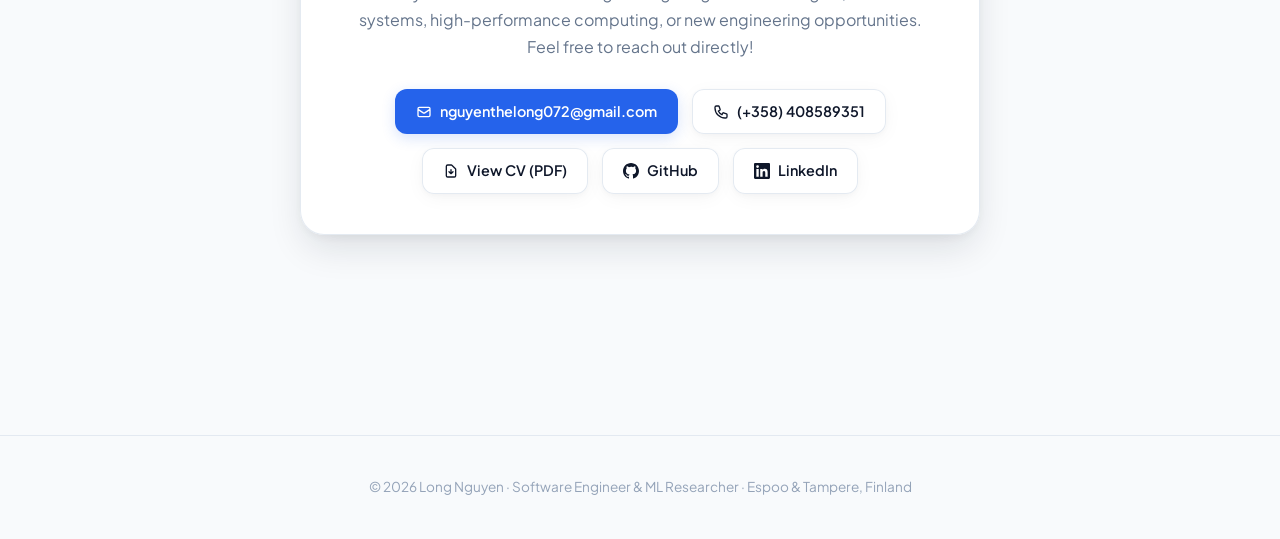
==== commit 67b7bde9: "fix: update LinkedIn profile URL to long-nguyen-9b299a197" ====
--- a/index.html
+++ b/index.html
@@ -96,13 +96,8 @@
             </svg>
             GitHub
           </a>
-          <a href="https://www.linkedin.com/in/nntk072/" target="_blank" rel="noopener" class="btn btn-secondary" title="LinkedIn Profile">
+          <a href="https://www.linkedin.com/in/long-nguyen-9b299a197/" target="_blank" rel="noopener" class="btn btn-secondary" title="LinkedIn Profile">
             <svg xmlns="http://www.w3.org/2000/svg" fill="currentColor" viewBox="0 0 24 24">
-              <path d="M20.447 20.452h-3.554v-5.569c0-1.328-.027-3.037-1.852-3.037-1.853 0-2.136 1.445-2.136 2.939v5.667H9.351V9h3.414v1.561h.046c.477-.9 1.637-1.85 3.37-1.85 3.601 0 4.267 2.37 4.267 5.455v6.286zM5.337 7.433a2.062 2.062 0 01-2.063-2.065 2.064 2.064 0 112.063 2.065zm1.782 13.019H3.555V9h3.564v11.452zM22.225 0H1.771C.792 0 0 .774 0 1.729v20.542C0 23.227.792 24 1.771 24h20.451C23.2 24 24 23.227 24 22.271V1.729C24 .774 23.2 0 22.222 0h.003z"/>
-            </svg>
-            LinkedIn
-          </a>
-        </div>
               <path d="M20.447 20.452h-3.554v-5.569c0-1.328-.027-3.037-1.852-3.037-1.853 0-2.136 1.445-2.136 2.939v5.667H9.351V9h3.414v1.561h.046c.477-.9 1.637-1.85 3.37-1.85 3.601 0 4.267 2.37 4.267 5.455v6.286zM5.337 7.433a2.062 2.062 0 01-2.063-2.065 2.064 2.064 0 112.063 2.065zm1.782 13.019H3.555V9h3.564v11.452zM22.225 0H1.771C.792 0 0 .774 0 1.729v20.542C0 23.227.792 24 1.771 24h20.451C23.2 24 24 23.227 24 22.271V1.729C24 .774 23.2 0 22.222 0h.003z"/>
             </svg>
             LinkedIn
@@ -656,7 +651,7 @@
             </svg>
             GitHub
           </a>
-          <a href="https://www.linkedin.com/in/nntk072/" target="_blank" class="btn btn-secondary">
+          <a href="https://www.linkedin.com/in/long-nguyen-9b299a197/" target="_blank" rel="noopener" class="btn btn-secondary">
             <svg xmlns="http://www.w3.org/2000/svg" fill="currentColor" viewBox="0 0 24 24">
               <path d="M20.447 20.452h-3.554v-5.569c0-1.328-.027-3.037-1.852-3.037-1.853 0-2.136 1.445-2.136 2.939v5.667H9.351V9h3.414v1.561h.046c.477-.9 1.637-1.85 3.37-1.85 3.601 0 4.267 2.37 4.267 5.455v6.286zM5.337 7.433a2.062 2.062 0 01-2.063-2.065 2.064 2.064 0 112.063 2.065zm1.782 13.019H3.555V9h3.564v11.452zM22.225 0H1.771C.792 0 0 .774 0 1.729v20.542C0 23.227.792 24 1.771 24h20.451C23.2 24 24 23.227 24 22.271V1.729C24 .774 23.2 0 22.222 0h.003z"/>
             </svg>
